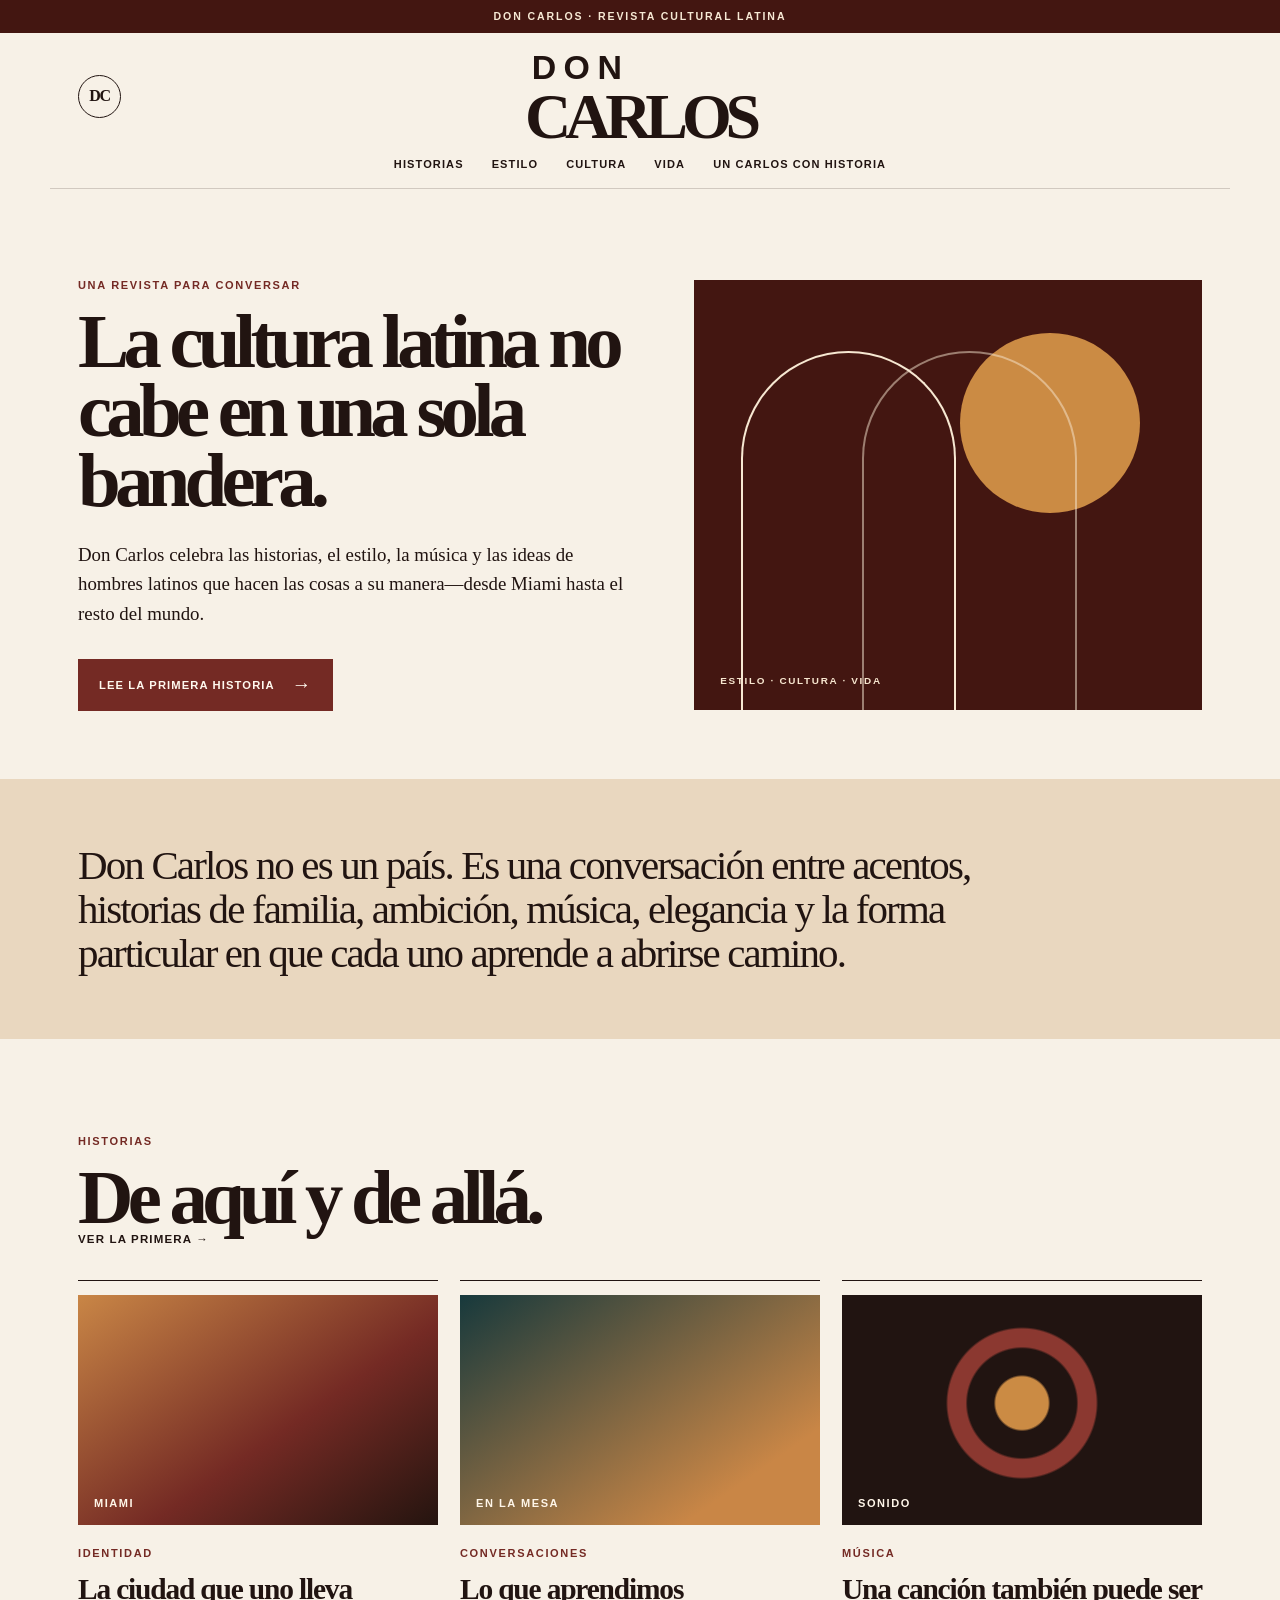
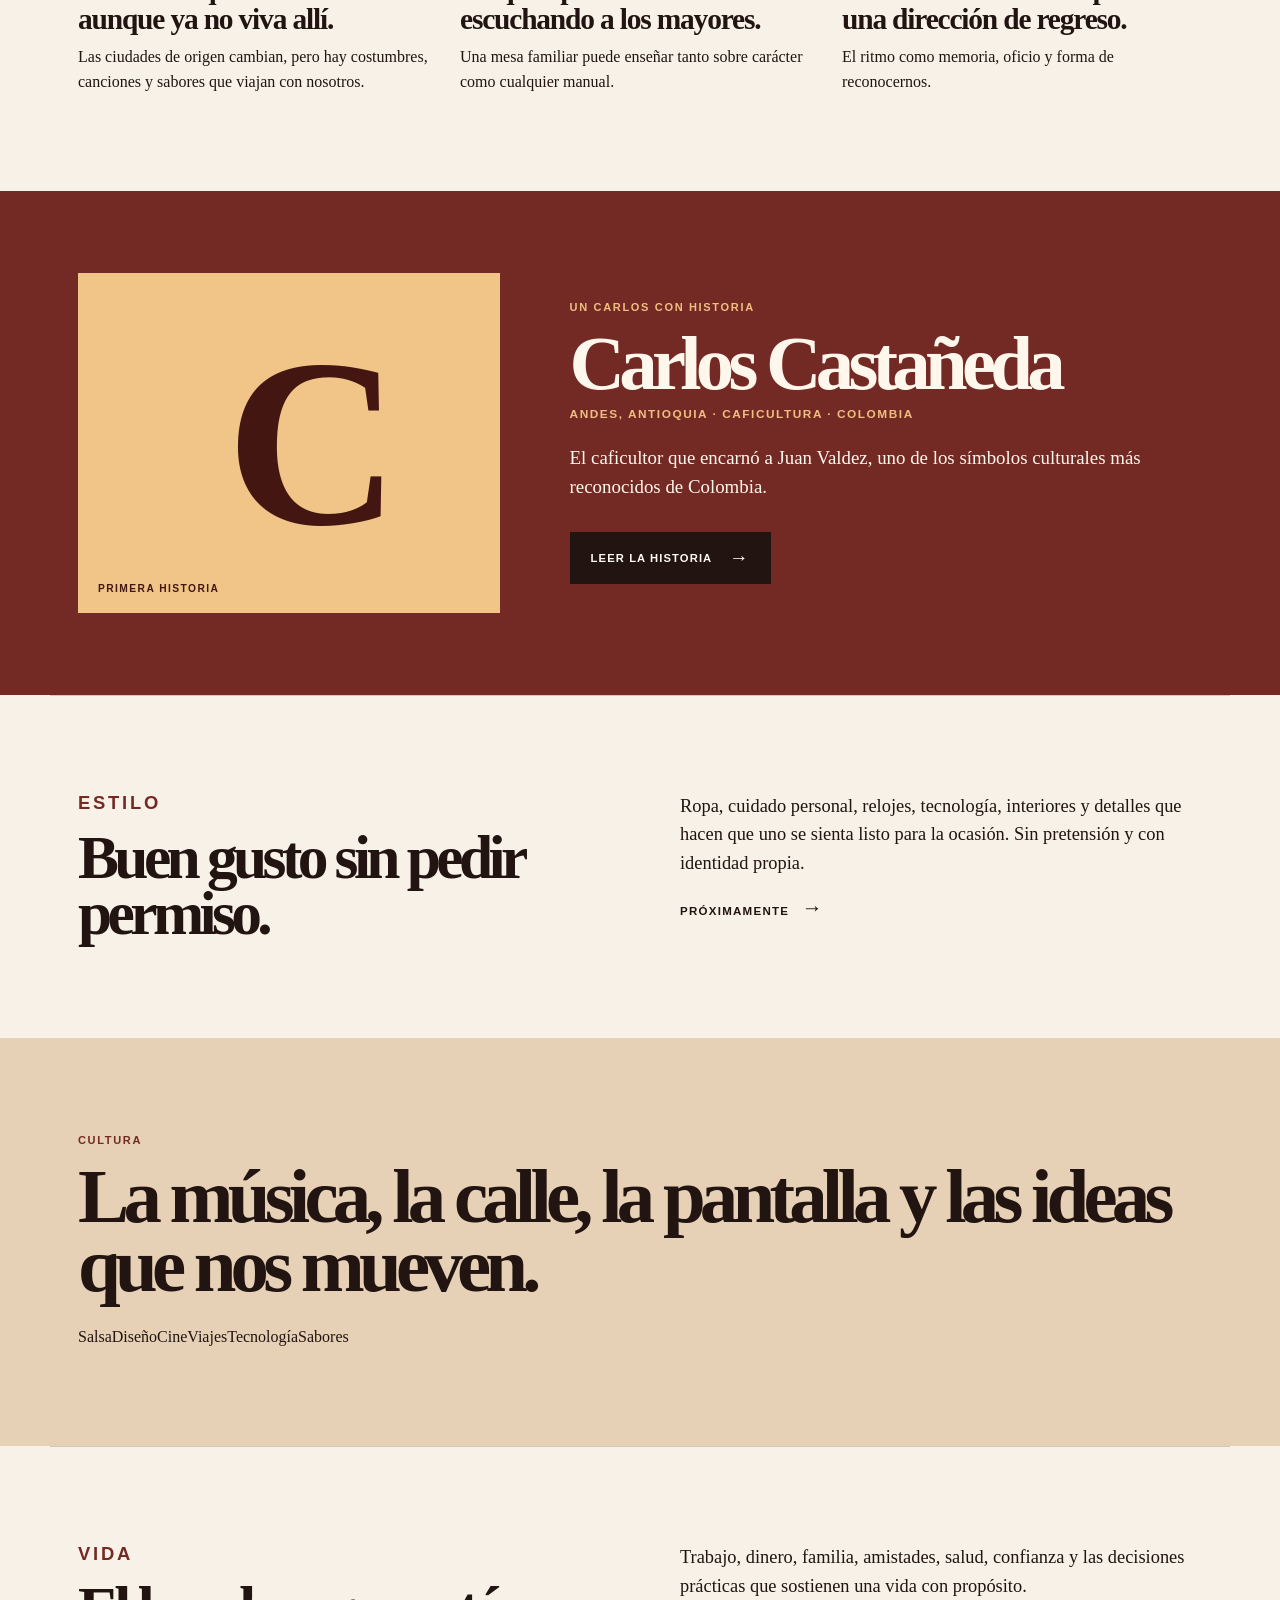
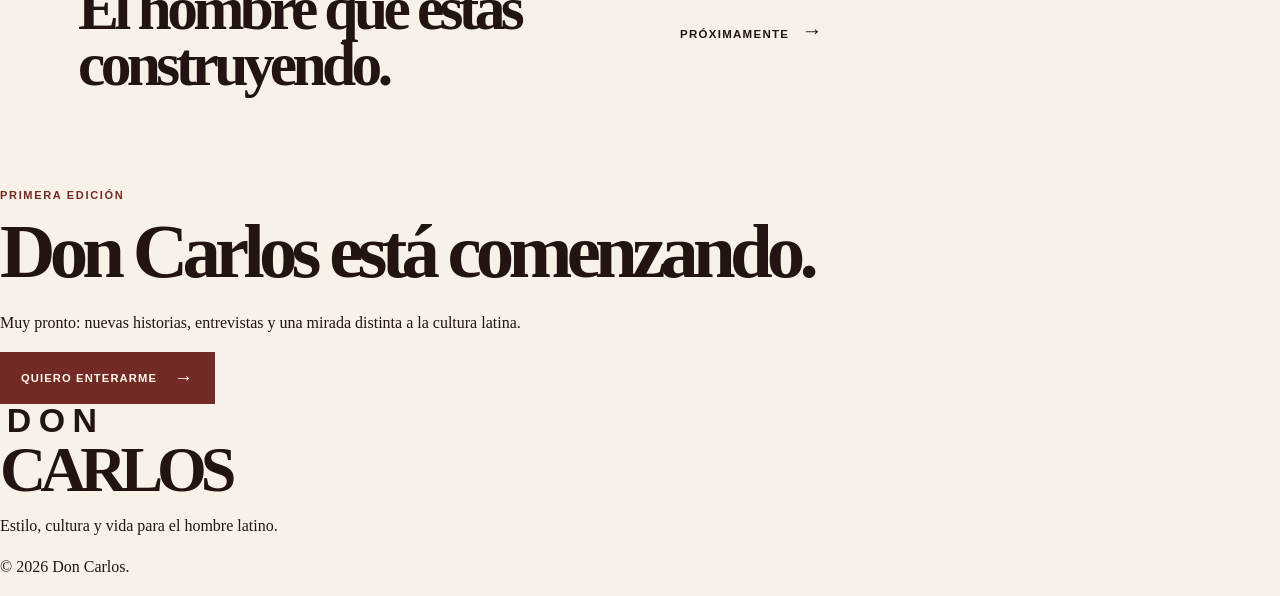
==== index.html @ a01f21e2 "Link Carlos Castañeda feature from home page" ====
<!doctype html>
<html lang="es">
<head>
  <meta charset="utf-8">
  <meta name="viewport" content="width=device-width,initial-scale=1">
  <meta name="description" content="Don Carlos: estilo, cultura y vida para el hombre latino. Historias, música, lugares e ideas desde una mirada panlatina.">
  <meta name="theme-color" content="#24140f">
  <link rel="canonical" href="https://doncarlos.co/">
  <link rel="stylesheet" href="styles.css">
  <title>Don Carlos | Estilo, cultura y vida para el hombre latino</title>
</head>
<body>
  <div class="topline">DON CARLOS · REVISTA CULTURAL LATINA</div>
  <header class="masthead">
    <a class="monogram" href="./" aria-label="Inicio Don Carlos">DC</a>
    <a class="wordmark" href="./"><span>DON</span> CARLOS</a>
    <button class="menu-button" type="button" aria-label="Abrir navegación" aria-expanded="false">MENÚ</button>
    <nav class="nav" aria-label="Navegación principal">
      <a href="#historias">Historias</a>
      <a href="#estilo">Estilo</a>
      <a href="#cultura">Cultura</a>
      <a href="#vida">Vida</a>
      <a href="historia/carlos-castaneda/">Un Carlos con Historia</a>
    </nav>
  </header>

  <main>
    <section class="hero">
      <div class="hero-copy">
        <p class="kicker">Una revista para conversar</p>
        <h1>La cultura latina no cabe en una sola bandera.</h1>
        <p class="intro">Don Carlos celebra las historias, el estilo, la música y las ideas de hombres latinos que hacen las cosas a su manera—desde Miami hasta el resto del mundo.</p>
        <a class="button" href="historia/carlos-castaneda/">Lee la primera historia <span>→</span></a>
      </div>
      <div class="hero-art" aria-hidden="true">
        <span class="sun"></span><span class="arch arch-one"></span><span class="arch arch-two"></span>
        <small>ESTILO · CULTURA · VIDA</small>
      </div>
    </section>

    <section class="manifesto">
      <p>Don Carlos no es un país. Es una conversación entre acentos, historias de familia, ambición, música, elegancia y la forma particular en que cada uno aprende a abrirse camino.</p>
    </section>

    <section class="section" id="historias">
      <div class="section-heading"><p class="kicker">Historias</p><h2>De aquí y de allá.</h2><a href="historia/carlos-castaneda/">Ver la primera <span>→</span></a></div>
      <div class="story-grid">
        <article class="feature-card">
          <div class="card-art city" aria-hidden="true"><span>MIAMI</span></div>
          <p class="eyebrow">Identidad</p>
          <h3>La ciudad que uno lleva aunque ya no viva allí.</h3>
          <p>Las ciudades de origen cambian, pero hay costumbres, canciones y sabores que viajan con nosotros.</p>
        </article>
        <article class="feature-card">
          <div class="card-art table" aria-hidden="true"><span>EN LA MESA</span></div>
          <p class="eyebrow">Conversaciones</p>
          <h3>Lo que aprendimos escuchando a los mayores.</h3>
          <p>Una mesa familiar puede enseñar tanto sobre carácter como cualquier manual.</p>
        </article>
        <article class="feature-card">
          <div class="card-art record" aria-hidden="true"><span>SONIDO</span></div>
          <p class="eyebrow">Música</p>
          <h3>Una canción también puede ser una dirección de regreso.</h3>
          <p>El ritmo como memoria, oficio y forma de reconocernos.</p>
        </article>
      </div>
    </section>

    <section class="carlos-month" id="carlos">
      <div class="portrait-placeholder" aria-hidden="true"><span>C</span><small>PRIMERA HISTORIA</small></div>
      <div>
        <p class="kicker">Un Carlos con Historia</p>
        <h2>Carlos Castañeda</h2>
        <p class="role">Andes, Antioquia · Caficultura · Colombia</p>
        <p class="intro">El caficultor que encarnó a Juan Valdez, uno de los símbolos culturales más reconocidos de Colombia.</p>
        <a class="button dark" href="historia/carlos-castaneda/">Leer la historia <span>→</span></a>
      </div>
    </section>

    <section class="section split" id="estilo">
      <div><p class="kicker">Estilo</p><h2>Buen gusto sin pedir permiso.</h2></div>
      <div><p>Ropa, cuidado personal, relojes, tecnología, interiores y detalles que hacen que uno se sienta listo para la ocasión. Sin pretensión y con identidad propia.</p><a class="text-link" href="#contacto">Próximamente <span>→</span></a></div>
    </section>

    <section class="section culture" id="cultura">
      <p class="kicker">Cultura</p>
      <h2>La música, la calle, la pantalla y las ideas que nos mueven.</h2>
      <div class="pill-row"><span>Salsa</span><span>Diseño</span><span>Cine</span><span>Viajes</span><span>Tecnología</span><span>Sabores</span></div>
    </section>

    <section class="section split" id="vida">
      <div><p class="kicker">Vida</p><h2>El hombre que estás construyendo.</h2></div>
      <div><p>Trabajo, dinero, familia, amistades, salud, confianza y las decisiones prácticas que sostienen una vida con propósito.</p><a class="text-link" href="#contacto">Próximamente <span>→</span></a></div>
    </section>

    <section class="newsletter" id="contacto">
      <p class="kicker">Primera edición</p>
      <h2>Don Carlos está comenzando.</h2>
      <p>Muy pronto: nuevas historias, entrevistas y una mirada distinta a la cultura latina.</p>
      <a class="button" href="mailto:editor@doncarlos.co?subject=Quiero%20recibir%20noticias%20de%20Don%20Carlos">Quiero enterarme <span>→</span></a>
    </section>
  </main>

  <footer>
    <a class="wordmark small" href="./"><span>DON</span> CARLOS</a>
    <p>Estilo, cultura y vida para el hombre latino.</p>
    <p>© <span id="year"></span> Don Carlos.</p>
  </footer>
  <script>
    document.getElementById('year').textContent=new Date().getFullYear();
    const button=document.querySelector('.menu-button'),nav=document.querySelector('.nav');
    button.addEventListener('click',()=>{const open=nav.classList.toggle('open');button.setAttribute('aria-expanded',open);});
  </script>
</body>
</html>
---- styles.css ----
:root{--ink:#211411;--wine:#742a24;--wine-dark:#431611;--paper:#f7f1e7;--sand:#e9d7bf;--gold:#cb8b44;--line:rgba(33,20,17,.18);--max:1180px}*{box-sizing:border-box}html{scroll-behavior:smooth}body{margin:0;background:var(--paper);color:var(--ink);font-family:Georgia,"Times New Roman",serif;line-height:1.55}.topline{background:var(--wine-dark);color:#f7e9d5;text-align:center;font:700 .66rem/1.2 Arial,sans-serif;letter-spacing:.18em;padding:10px 16px}.masthead{max-width:var(--max);margin:auto;min-height:112px;padding:18px 28px;display:grid;grid-template-columns:1fr auto 1fr;align-items:center;border-bottom:1px solid var(--line);position:relative}.monogram{justify-self:start;width:43px;height:43px;display:grid;place-items:center;border:1px solid var(--ink);border-radius:50%;color:var(--ink);font-weight:700;text-decoration:none;letter-spacing:-.08em}.wordmark{font-size:clamp(2.2rem,5vw,4.5rem);font-weight:700;letter-spacing:-.095em;line-height:.8;text-decoration:none;color:var(--ink)}.wordmark span{display:block;font:700 .53em/1 Arial,sans-serif;letter-spacing:.22em;margin:0 0 6px .2em}.menu-button{display:none;background:transparent;border:0;font:700 .7rem Arial,sans-serif;letter-spacing:.13em;color:var(--ink)}.nav{grid-column:1/-1;justify-self:center;display:flex;gap:28px;padding-top:16px;font:700 .69rem Arial,sans-serif;letter-spacing:.1em;text-transform:uppercase}.nav a,.section-heading a,.text-link{color:var(--ink);text-decoration:none}.nav a:hover,.section-heading a:hover,.text-link:hover{color:var(--wine)}main{overflow:hidden}.hero{max-width:var(--max);margin:auto;min-height:590px;padding:86px 28px 64px;display:grid;grid-template-columns:1.05fr .95fr;align-items:center;gap:55px}.kicker,.eyebrow{font:700 .69rem Arial,sans-serif;letter-spacing:.15em;text-transform:uppercase;color:var(--wine);margin:0 0 16px}.hero h1,.section h2,.carlos-month h2,.newsletter h2{font-size:clamp(3.3rem,6vw,6.4rem);line-height:.91;letter-spacing:-.075em;margin:0 0 24px}.intro{font-size:1.18rem;max-width:610px;margin:0 0 31px}.button{display:inline-flex;align-items:center;gap:17px;background:var(--wine);color:#fff9ef;text-decoration:none;padding:15px 21px;font:700 .7rem Arial,sans-serif;letter-spacing:.1em;text-transform:uppercase}.button span{font-size:1.2rem}.button:hover{background:var(--wine-dark)}.hero-art{height:430px;position:relative;background:var(--wine-dark);overflow:hidden}.hero-art small{position:absolute;bottom:24px;left:26px;color:#f8e7d0;font:700 .62rem Arial,sans-serif;letter-spacing:.17em}.sun{position:absolute;width:180px;height:180px;border-radius:50%;background:var(--gold);top:53px;right:62px}.arch{position:absolute;border:2px solid #f7e8d2;border-bottom:0;width:215px;height:360px;border-radius:220px 220px 0 0;bottom:-1px}.arch-one{left:47px}.arch-two{left:168px;border-color:rgba(247,232,210,.5)}.manifesto{background:var(--sand);padding:64px max(28px,calc((100vw - var(--max))/2 + 28px));font-size:clamp(1.6rem,3.2vw,3rem);line-height:1.08;letter-spacing:-.045em}.manifesto p{max-width:920px;margin:0}.section{max-width:var(--max);margin:auto;padding:96px 28px}.section-heading{display:grid;grid-template-columns:1fr auto;align-items:end;margin-bottom:35px}.section-heading h2{grid-column:1/-1;margin:0}.section-heading a{font:700 .72rem Arial,sans-serif;letter-spacing:.1em;text-transform:uppercase}.story-grid{display:grid;grid-template-columns:repeat(3,1fr);gap:22px}.feature-card{border-top:1px solid var(--ink);padding-top:14px}.feature-card h3{font-size:clamp(1.5rem,2.3vw,2.2rem);line-height:1;letter-spacing:-.04em;margin:11px 0}.feature-card p:last-child{font-size:1rem;margin:0}.card-art{height:230px;margin:0 0 22px;display:grid;place-items:end start;padding:16px;color:#fff6e9;font:700 .69rem Arial,sans-serif;letter-spacing:.14em}.city{background:linear-gradient(145deg,#c98646,#742a24 58%,#24140f)}.table{background:linear-gradient(145deg,#17393c,#c98646 80%)}.record{background:radial-gradient(circle at 50% 47%,#cb8b44 0 12%,#211411 13% 25%,#8b3830 26% 34%,#211411 35% 100%)}.carlos-month{background:var(--wine);color:#fff7ec;padding:82px max(28px,calc((100vw - var(--max))/2 + 28px));display:grid;grid-template-columns:.8fr 1.2fr;gap:70px;align-items:center}.carlos-month .kicker{color:#f1be82}.carlos-month h2{margin-bottom:8px}.role{font:700 .74rem Arial,sans-serif;letter-spacing:.13em;text-transform:uppercase;color:#f1be82;margin:0 0 22px}.portrait-placeholder{height:340px;background:#f0c587;color:var(--wine-dark);display:grid;place-items:center;position:relative;font-size:15rem;line-height:1;font-weight:bold;letter-spacing:-.2em}.portrait-placeholder small{position:absolute;bottom:19px;left:20px;font:700 .64rem Arial,sans-serif;letter-spacing:.14em}.dark{background:var(--ink)}.dark:hover{background:#000}.split{display:grid;grid-template-columns:1fr 1fr;gap:80px;border-top:1px solid var(--line)}.split h2{font-size:clamp(2.8rem,4.8vw,4.8rem);margin:0}.split p{font-size:1.15rem;margin-top:0}.text-link{font:700 .72rem Arial,sans-serif;letter-spacing:.11em;text-transform:uppercase}.text-link span{font-size:1.3rem;margin-left:8px}.culture{background:#e6d1b6;max-width:none;padding-left:max(28px,calc((100vw - var(--max))/2 + 28px));padding-right:max(28px,calc((100vw - var(--max))/2 + 28px)}.culture h2{max-width:850px;margin:0 0 37px}.pill-row{display:flex;flex-wrap:wrap;gap:9px}.pill-row span{border:1px solid rgba(33,20,17,.4);padding:8px 12px;font:700 .68rem Arial,sans-serif;letter-spacing:.1em;text-transform:uppercase}.newsletter{max-width:var(--max);margin:auto;padding:115px 28px;text-align:center}.newsletter h2{font-size:clamp(3rem,5vw,5.2rem);margin:0 0 18px}.newsletter p:not(.kicker){font-size:1.16rem;max-width:610px;margin:0 auto 28px}footer{background:var(--ink);color:#f8ebda;padding:48px max(28px,calc((100vw - var(--max))/2 + 28px));display:grid;grid-template-columns:1fr auto;gap:16px;align-items:end}footer .wordmark{color:#f8ebda;font-size:2rem}footer p{margin:0;font-size:.86rem;grid-column:2;text-align:right}@media(max-width:760px){.masthead{min-height:74px;padding:15px 20px;grid-template-columns:1fr auto}.monogram{display:none}.wordmark{justify-self:start;font-size:2.25rem}.menu-button{display:block}.nav{display:none;position:absolute;left:0;right:0;top:100%;padding:18px 20px;background:var(--paper);border-bottom:1px solid var(--line);flex-direction:column;gap:16px;align-items:flex-start}.nav.open{display:flex}.hero{min-height:0;grid-template-columns:1fr;padding:60px 20px 0;gap:38px}.hero-art{height:310px;margin:0 -20px}.hero h1{font-size:3.55rem}.manifesto{padding:47px 20px;font-size:1.85rem}.section{padding:68px 20px}.story-grid,.split,.carlos-month{grid-template-columns:1fr}.story-grid{gap:44px}.carlos-month{padding:55px 20px;gap:35px}.portrait-placeholder{height:260px}.section-heading{display:block}.section-heading a{display:inline-block;margin-top:18px}.split{gap:27px}.culture{padding-left:20px;padding-right:20px}footer{padding:38px 20px;display:block}footer p{text-align:left;margin-top:13px}.topline{font-size:.56rem}.card-art{height:205px}}
/* Article pages */
.article-hero{background:var(--wine-dark);color:#fff6e8;min-height:620px;padding:72px max(28px,calc((100vw - var(--max))/2 + 28px));display:grid;grid-template-columns:1.3fr .7fr;gap:44px;align-items:end}.article-hero-copy{max-width:790px}.back-link{display:inline-block;color:#f8e7d0;text-decoration:none;font:700 .7rem Arial,sans-serif;letter-spacing:.1em;text-transform:uppercase;margin-bottom:78px}.back-link:hover{color:var(--gold)}.kicker.light{color:#f1be82}.article-hero h1{font-size:clamp(3.5rem,7vw,7.1rem);letter-spacing:-.08em;line-height:.86;margin:0 0 26px}.article-dek{font-size:clamp(1.15rem,2vw,1.45rem);line-height:1.38;max-width:630px;margin:0 0 28px}.article-meta{color:#f1be82;font:700 .68rem Arial,sans-serif;letter-spacing:.13em;margin:0}.article-mark{border:1px solid rgba(247,232,210,.55);min-height:330px;display:grid;place-items:center;position:relative;color:#f1be82;font-size:14rem;font-weight:700;line-height:1}.article-mark small{position:absolute;bottom:18px;left:18px;color:#fff6e8;font:700 .61rem Arial,sans-serif;letter-spacing:.14em}.article-layout{max-width:var(--max);margin:auto;padding:90px 28px 100px;display:grid;grid-template-columns:220px minmax(0,760px);justify-content:center;gap:70px}.article-aside{padding-top:12px;border-top:1px solid var(--ink);font-size:1.04rem;line-height:1.3}.article-aside p{margin:0}.article-body{font-size:1.16rem}.article-body .lead{font-size:clamp(1.35rem,2.4vw,1.8rem);line-height:1.32;letter-spacing:-.02em;margin-top:0}.article-body h2{font-size:clamp(2.1rem,4vw,3.15rem);line-height:.95;letter-spacing:-.06em;margin:62px 0 18px}.article-body p{margin:0 0 23px}.article-body blockquote{border-left:4px solid var(--gold);font-size:clamp(1.45rem,2.5vw,2rem);line-height:1.18;letter-spacing:-.035em;margin:50px 0;padding:4px 0 4px 28px}.article-note{margin:55px 0 34px;padding:26px 28px;background:var(--sand);font-size:.98rem}.article-note .kicker,.sources .kicker{margin-bottom:9px}.article-note p:last-child{margin:0}.sources{border-top:1px solid var(--line);padding-top:24px;font-size:.93rem}.sources ul{padding-left:19px;margin:0}.sources li{margin:8px 0}.sources a{color:var(--wine);text-underline-offset:3px}.next-story{background:#e6d1b6;text-align:center;padding:100px 28px}.next-story h2{font-size:clamp(3rem,5.4vw,5.4rem);line-height:.9;letter-spacing:-.075em;margin:0 0 18px}.next-story p:not(.kicker){font-size:1.15rem;max-width:580px;margin:0 auto 28px}@media(max-width:760px){.article-hero{min-height:0;padding:42px 20px 20px;grid-template-columns:1fr;gap:34px}.back-link{margin-bottom:58px}.article-hero h1{font-size:3.7rem}.article-mark{min-height:230px;font-size:10rem}.article-layout{padding:58px 20px 68px;grid-template-columns:1fr;gap:32px}.article-aside{max-width:420px}.article-body{font-size:1.08rem}.article-body h2{margin-top:48px}.article-body blockquote{padding-left:18px}.next-story{padding:70px 20px}}
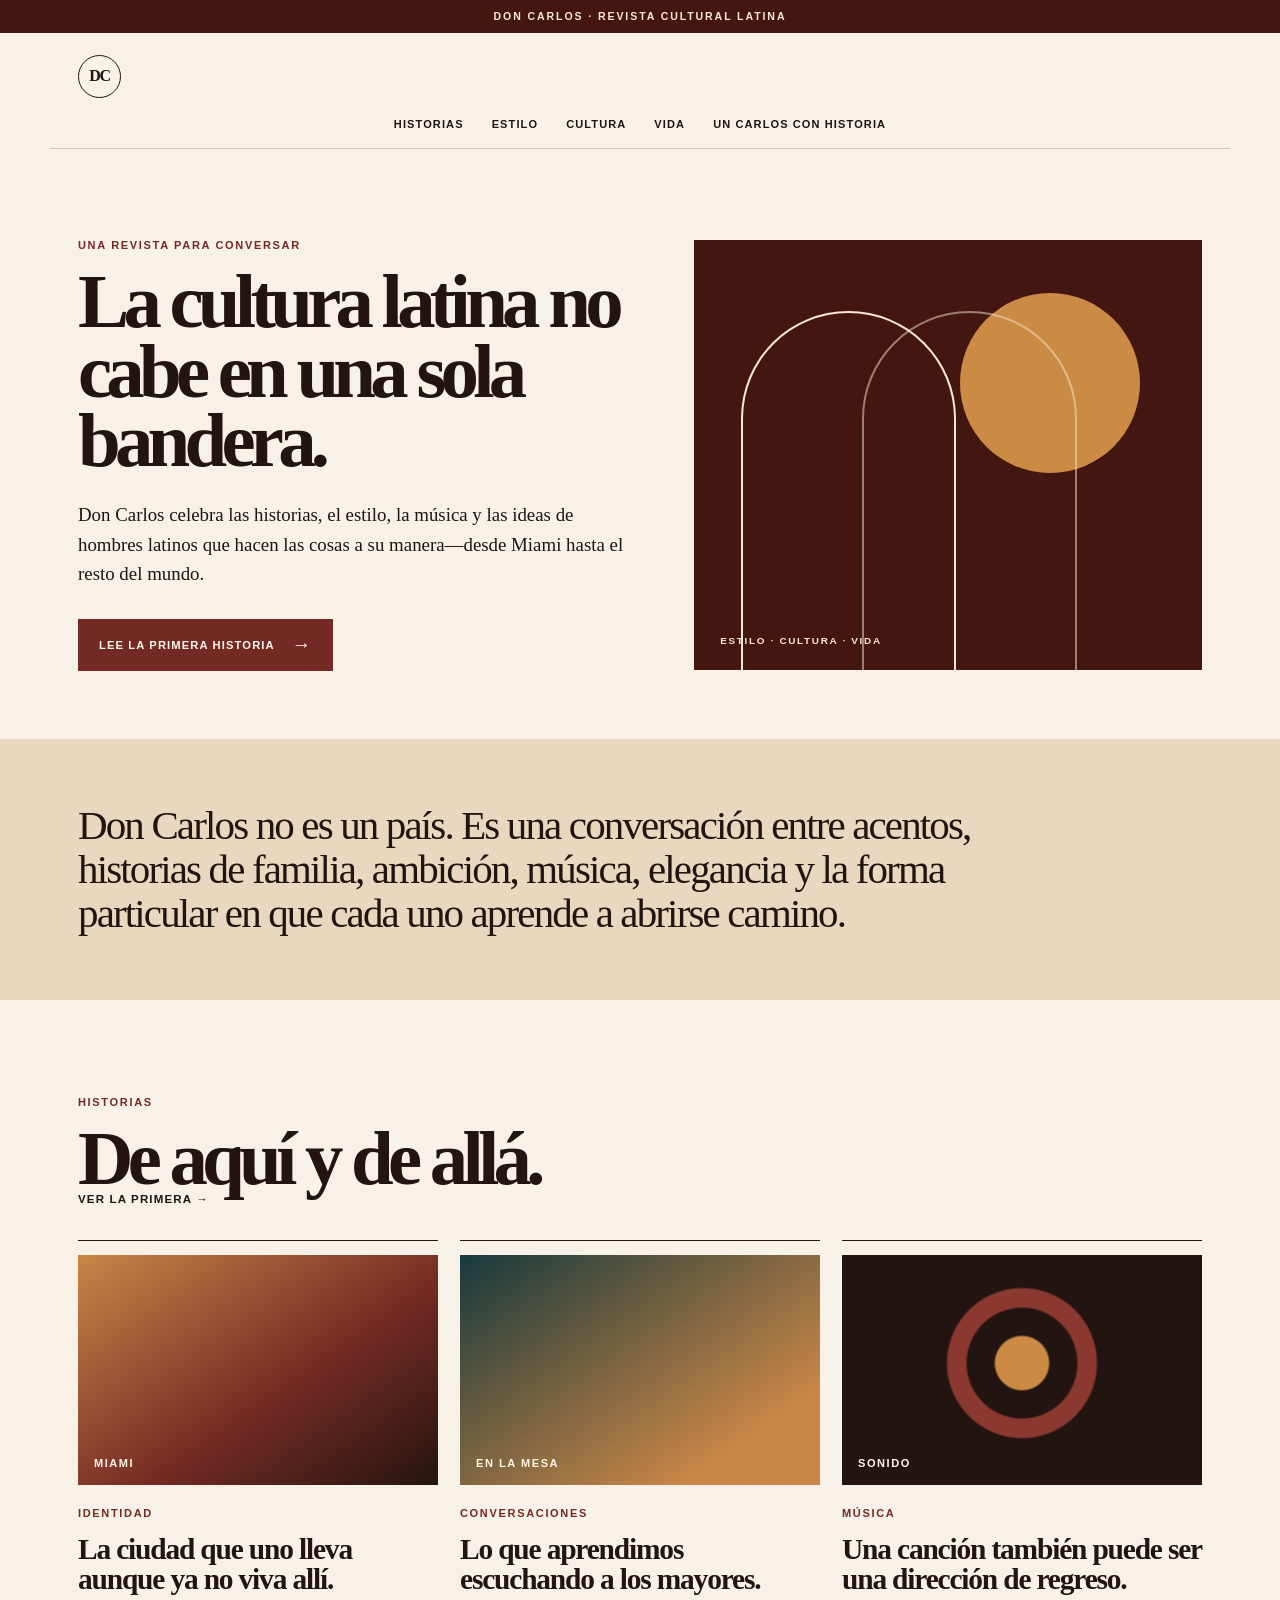
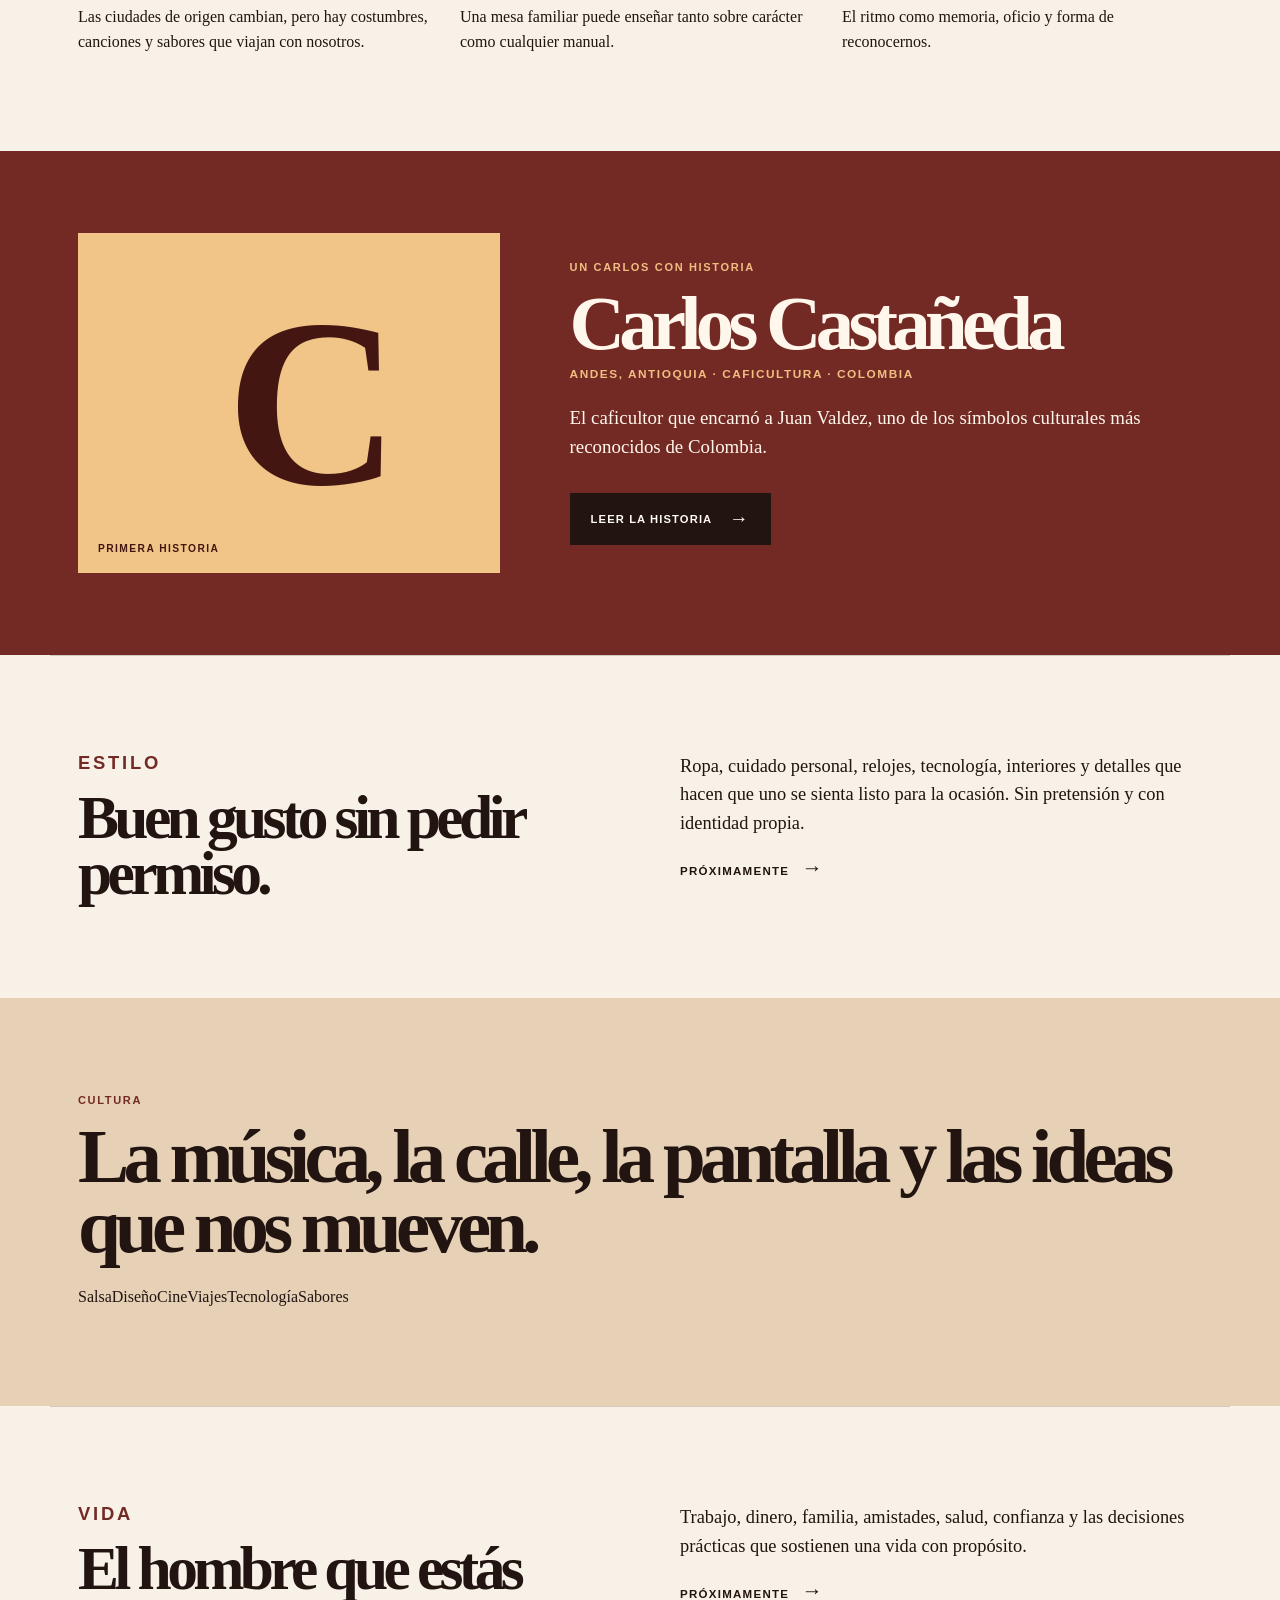
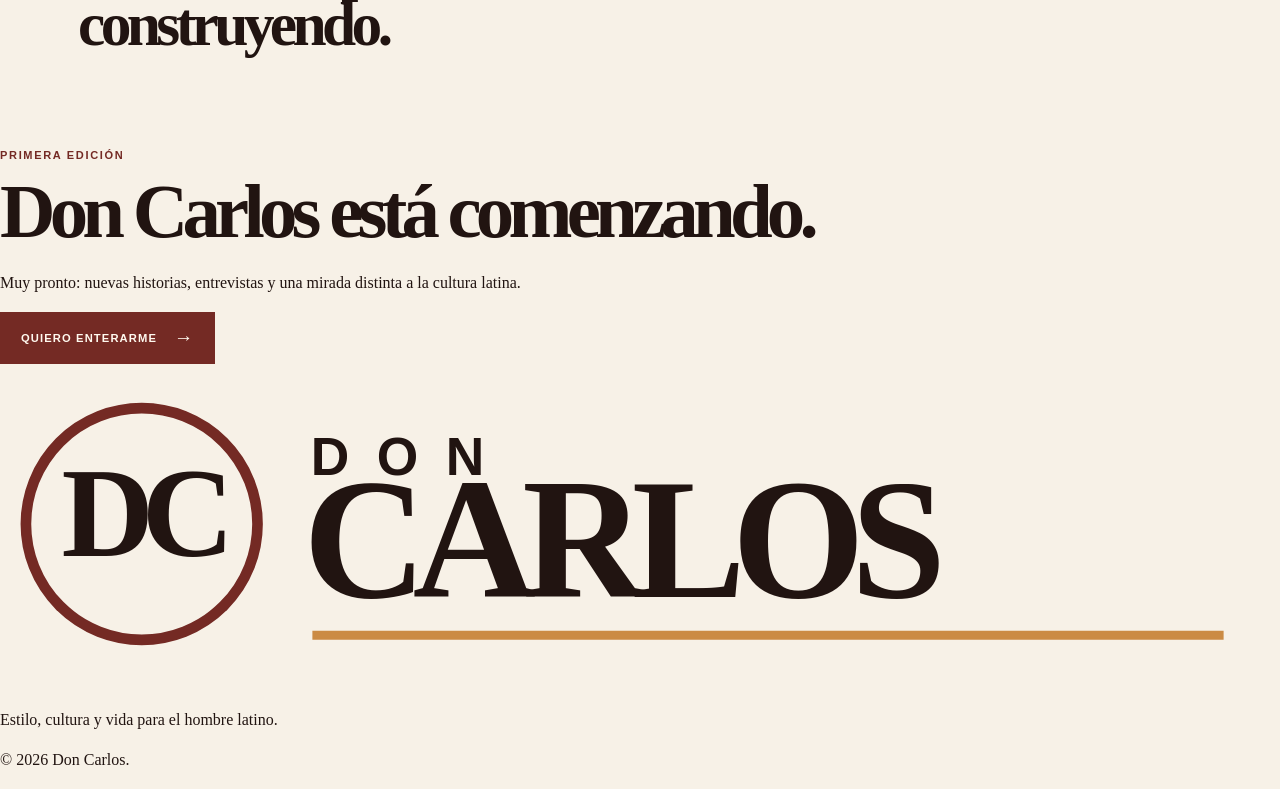
==== commit e6123ca3: "Use Don Carlos logo on home page" ====
--- a/index.html
+++ b/index.html
@@ -13,7 +13,7 @@
   <div class="topline">DON CARLOS · REVISTA CULTURAL LATINA</div>
   <header class="masthead">
     <a class="monogram" href="./" aria-label="Inicio Don Carlos">DC</a>
-    <a class="wordmark" href="./"><span>DON</span> CARLOS</a>
+    <a class="wordmark" href="./" aria-label="Don Carlos, inicio"><img src="assets/don-carlos-logo.svg" alt="Don Carlos"></a>
     <button class="menu-button" type="button" aria-label="Abrir navegación" aria-expanded="false">MENÚ</button>
     <nav class="nav" aria-label="Navegación principal">
       <a href="#historias">Historias</a>
@@ -102,7 +102,7 @@
   </main>
 
   <footer>
-    <a class="wordmark small" href="./"><span>DON</span> CARLOS</a>
+    <a class="wordmark small" href="./" aria-label="Don Carlos, inicio"><img src="assets/don-carlos-logo.svg" alt="Don Carlos"></a>
     <p>Estilo, cultura y vida para el hombre latino.</p>
     <p>© <span id="year"></span> Don Carlos.</p>
   </footer>
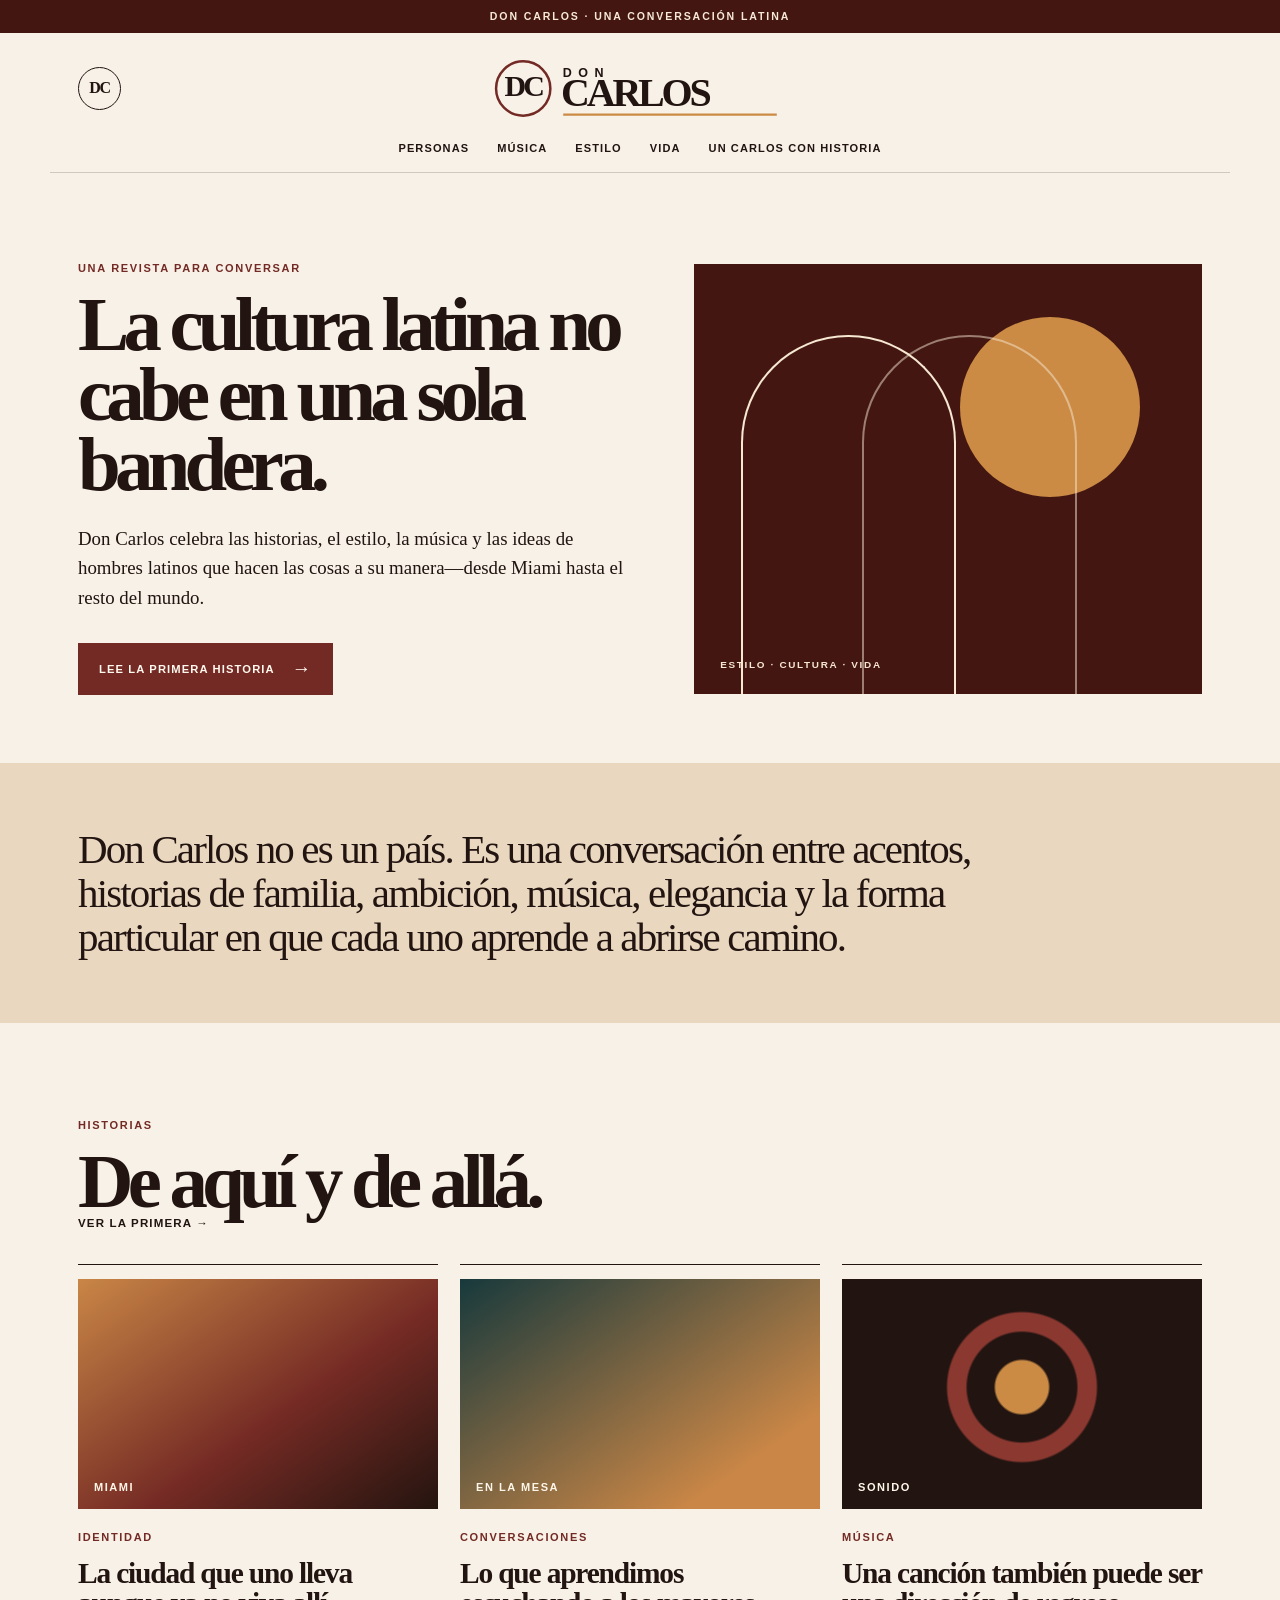
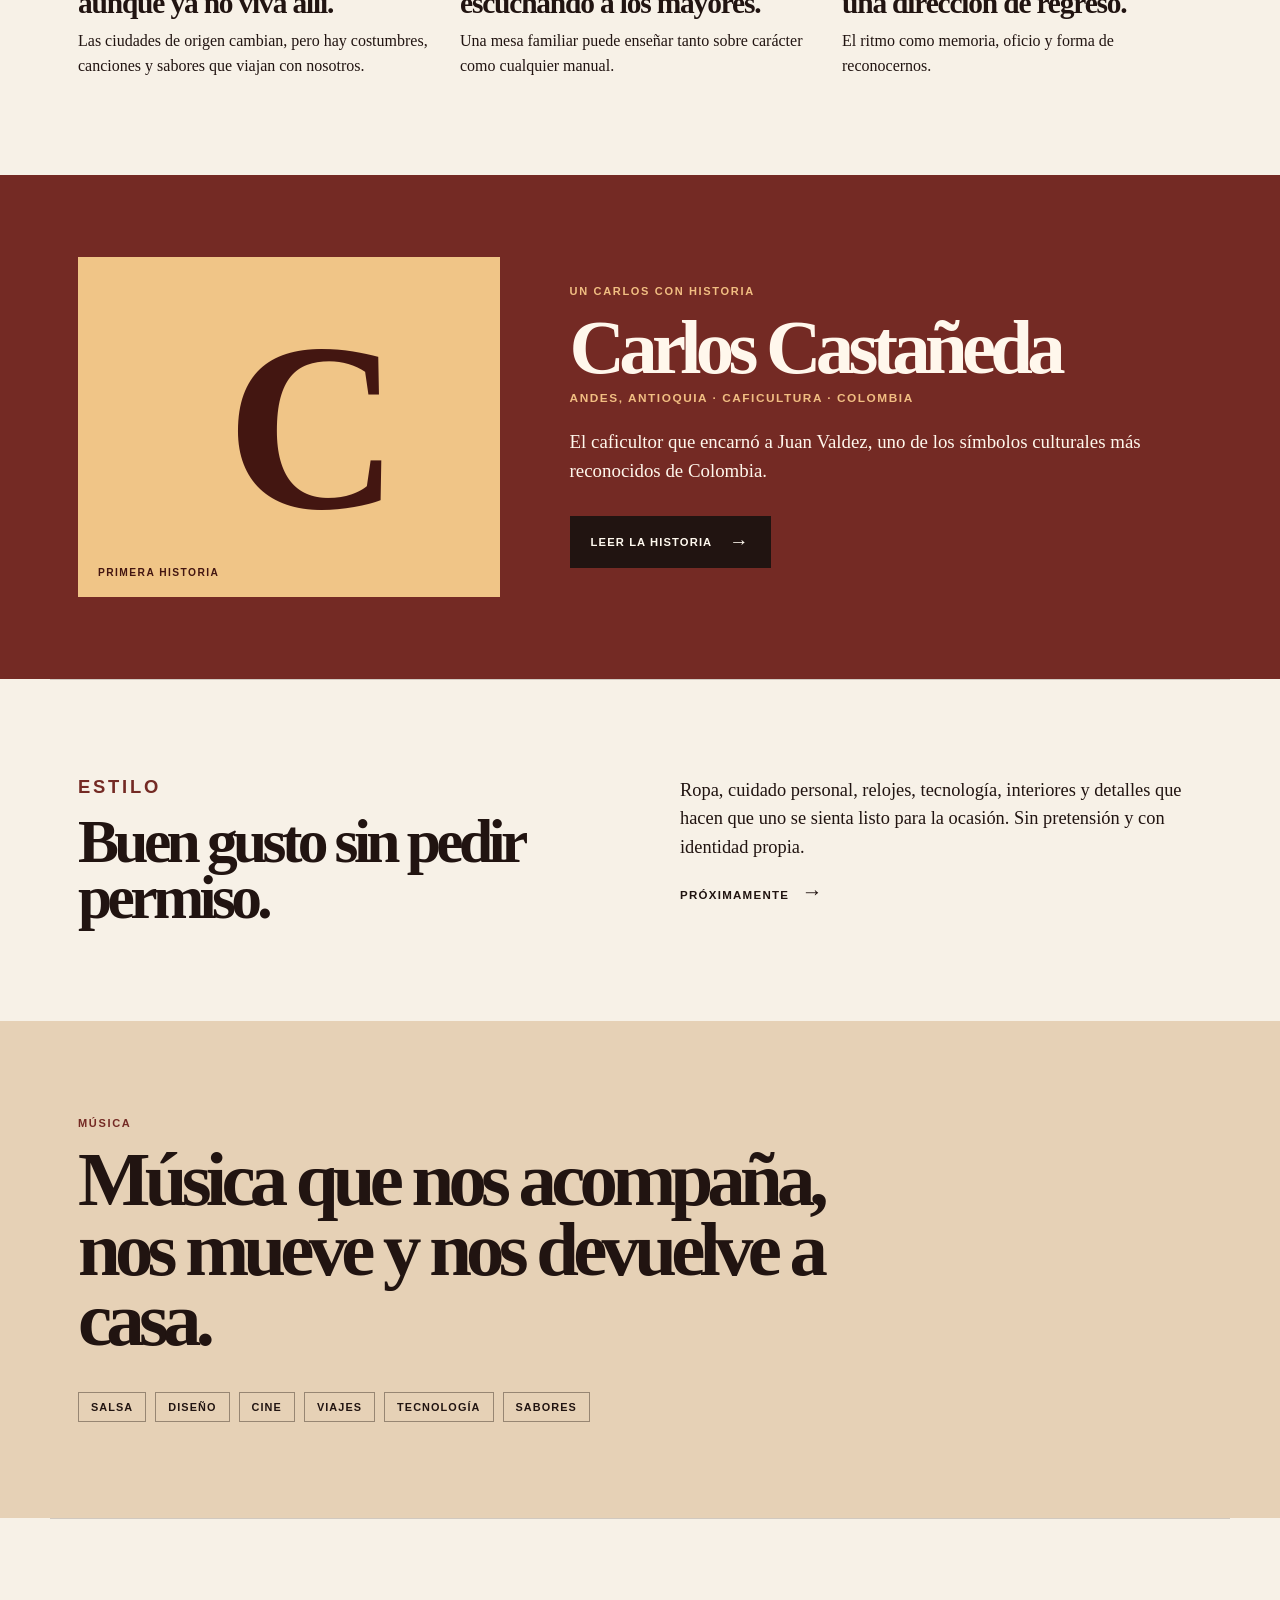
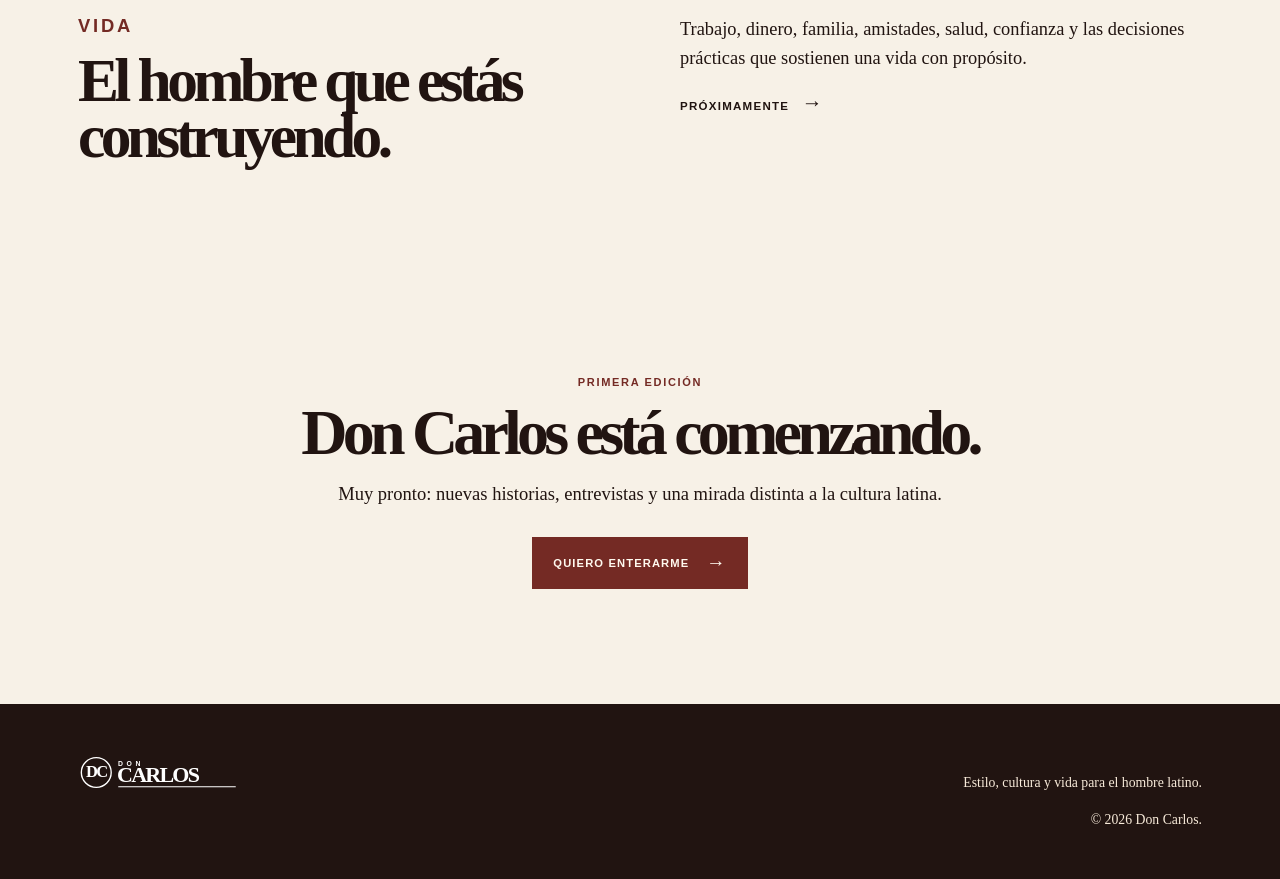
==== commit 9afb35e4: "Clarify Don Carlos editorial sections" ====
--- a/index.html
+++ b/index.html
@@ -10,15 +10,15 @@
   <title>Don Carlos | Estilo, cultura y vida para el hombre latino</title>
 </head>
 <body>
-  <div class="topline">DON CARLOS · REVISTA CULTURAL LATINA</div>
+  <div class="topline">DON CARLOS · UNA CONVERSACIÓN LATINA</div>
   <header class="masthead">
     <a class="monogram" href="./" aria-label="Inicio Don Carlos">DC</a>
     <a class="wordmark" href="./" aria-label="Don Carlos, inicio"><img src="assets/don-carlos-logo.svg" alt="Don Carlos"></a>
     <button class="menu-button" type="button" aria-label="Abrir navegación" aria-expanded="false">MENÚ</button>
     <nav class="nav" aria-label="Navegación principal">
-      <a href="#historias">Historias</a>
+      <a href="#historias">Personas</a>
+      <a href="#musica">Música</a>
       <a href="#estilo">Estilo</a>
-      <a href="#cultura">Cultura</a>
       <a href="#vida">Vida</a>
       <a href="historia/carlos-castaneda/">Un Carlos con Historia</a>
     </nav>
@@ -82,9 +82,9 @@
       <div><p>Ropa, cuidado personal, relojes, tecnología, interiores y detalles que hacen que uno se sienta listo para la ocasión. Sin pretensión y con identidad propia.</p><a class="text-link" href="#contacto">Próximamente <span>→</span></a></div>
     </section>
 
-    <section class="section culture" id="cultura">
-      <p class="kicker">Cultura</p>
-      <h2>La música, la calle, la pantalla y las ideas que nos mueven.</h2>
+    <section class="section culture" id="musica">
+      <p class="kicker">Música</p>
+      <h2>Música que nos acompaña, nos mueve y nos devuelve a casa.</h2>
       <div class="pill-row"><span>Salsa</span><span>Diseño</span><span>Cine</span><span>Viajes</span><span>Tecnología</span><span>Sabores</span></div>
     </section>
 
--- a/styles.css
+++ b/styles.css
@@ -1,3 +1,57 @@
-:root{--ink:#211411;--wine:#742a24;--wine-dark:#431611;--paper:#f7f1e7;--sand:#e9d7bf;--gold:#cb8b44;--line:rgba(33,20,17,.18);--max:1180px}*{box-sizing:border-box}html{scroll-behavior:smooth}body{margin:0;background:var(--paper);color:var(--ink);font-family:Georgia,"Times New Roman",serif;line-height:1.55}.topline{background:var(--wine-dark);color:#f7e9d5;text-align:center;font:700 .66rem/1.2 Arial,sans-serif;letter-spacing:.18em;padding:10px 16px}.masthead{max-width:var(--max);margin:auto;min-height:112px;padding:18px 28px;display:grid;grid-template-columns:1fr auto 1fr;align-items:center;border-bottom:1px solid var(--line);position:relative}.monogram{justify-self:start;width:43px;height:43px;display:grid;place-items:center;border:1px solid var(--ink);border-radius:50%;color:var(--ink);font-weight:700;text-decoration:none;letter-spacing:-.08em}.wordmark{font-size:clamp(2.2rem,5vw,4.5rem);font-weight:700;letter-spacing:-.095em;line-height:.8;text-decoration:none;color:var(--ink)}.wordmark span{display:block;font:700 .53em/1 Arial,sans-serif;letter-spacing:.22em;margin:0 0 6px .2em}.menu-button{display:none;background:transparent;border:0;font:700 .7rem Arial,sans-serif;letter-spacing:.13em;color:var(--ink)}.nav{grid-column:1/-1;justify-self:center;display:flex;gap:28px;padding-top:16px;font:700 .69rem Arial,sans-serif;letter-spacing:.1em;text-transform:uppercase}.nav a,.section-heading a,.text-link{color:var(--ink);text-decoration:none}.nav a:hover,.section-heading a:hover,.text-link:hover{color:var(--wine)}main{overflow:hidden}.hero{max-width:var(--max);margin:auto;min-height:590px;padding:86px 28px 64px;display:grid;grid-template-columns:1.05fr .95fr;align-items:center;gap:55px}.kicker,.eyebrow{font:700 .69rem Arial,sans-serif;letter-spacing:.15em;text-transform:uppercase;color:var(--wine);margin:0 0 16px}.hero h1,.section h2,.carlos-month h2,.newsletter h2{font-size:clamp(3.3rem,6vw,6.4rem);line-height:.91;letter-spacing:-.075em;margin:0 0 24px}.intro{font-size:1.18rem;max-width:610px;margin:0 0 31px}.button{display:inline-flex;align-items:center;gap:17px;background:var(--wine);color:#fff9ef;text-decoration:none;padding:15px 21px;font:700 .7rem Arial,sans-serif;letter-spacing:.1em;text-transform:uppercase}.button span{font-size:1.2rem}.button:hover{background:var(--wine-dark)}.hero-art{height:430px;position:relative;background:var(--wine-dark);overflow:hidden}.hero-art small{position:absolute;bottom:24px;left:26px;color:#f8e7d0;font:700 .62rem Arial,sans-serif;letter-spacing:.17em}.sun{position:absolute;width:180px;height:180px;border-radius:50%;background:var(--gold);top:53px;right:62px}.arch{position:absolute;border:2px solid #f7e8d2;border-bottom:0;width:215px;height:360px;border-radius:220px 220px 0 0;bottom:-1px}.arch-one{left:47px}.arch-two{left:168px;border-color:rgba(247,232,210,.5)}.manifesto{background:var(--sand);padding:64px max(28px,calc((100vw - var(--max))/2 + 28px));font-size:clamp(1.6rem,3.2vw,3rem);line-height:1.08;letter-spacing:-.045em}.manifesto p{max-width:920px;margin:0}.section{max-width:var(--max);margin:auto;padding:96px 28px}.section-heading{display:grid;grid-template-columns:1fr auto;align-items:end;margin-bottom:35px}.section-heading h2{grid-column:1/-1;margin:0}.section-heading a{font:700 .72rem Arial,sans-serif;letter-spacing:.1em;text-transform:uppercase}.story-grid{display:grid;grid-template-columns:repeat(3,1fr);gap:22px}.feature-card{border-top:1px solid var(--ink);padding-top:14px}.feature-card h3{font-size:clamp(1.5rem,2.3vw,2.2rem);line-height:1;letter-spacing:-.04em;margin:11px 0}.feature-card p:last-child{font-size:1rem;margin:0}.card-art{height:230px;margin:0 0 22px;display:grid;place-items:end start;padding:16px;color:#fff6e9;font:700 .69rem Arial,sans-serif;letter-spacing:.14em}.city{background:linear-gradient(145deg,#c98646,#742a24 58%,#24140f)}.table{background:linear-gradient(145deg,#17393c,#c98646 80%)}.record{background:radial-gradient(circle at 50% 47%,#cb8b44 0 12%,#211411 13% 25%,#8b3830 26% 34%,#211411 35% 100%)}.carlos-month{background:var(--wine);color:#fff7ec;padding:82px max(28px,calc((100vw - var(--max))/2 + 28px));display:grid;grid-template-columns:.8fr 1.2fr;gap:70px;align-items:center}.carlos-month .kicker{color:#f1be82}.carlos-month h2{margin-bottom:8px}.role{font:700 .74rem Arial,sans-serif;letter-spacing:.13em;text-transform:uppercase;color:#f1be82;margin:0 0 22px}.portrait-placeholder{height:340px;background:#f0c587;color:var(--wine-dark);display:grid;place-items:center;position:relative;font-size:15rem;line-height:1;font-weight:bold;letter-spacing:-.2em}.portrait-placeholder small{position:absolute;bottom:19px;left:20px;font:700 .64rem Arial,sans-serif;letter-spacing:.14em}.dark{background:var(--ink)}.dark:hover{background:#000}.split{display:grid;grid-template-columns:1fr 1fr;gap:80px;border-top:1px solid var(--line)}.split h2{font-size:clamp(2.8rem,4.8vw,4.8rem);margin:0}.split p{font-size:1.15rem;margin-top:0}.text-link{font:700 .72rem Arial,sans-serif;letter-spacing:.11em;text-transform:uppercase}.text-link span{font-size:1.3rem;margin-left:8px}.culture{background:#e6d1b6;max-width:none;padding-left:max(28px,calc((100vw - var(--max))/2 + 28px));padding-right:max(28px,calc((100vw - var(--max))/2 + 28px)}.culture h2{max-width:850px;margin:0 0 37px}.pill-row{display:flex;flex-wrap:wrap;gap:9px}.pill-row span{border:1px solid rgba(33,20,17,.4);padding:8px 12px;font:700 .68rem Arial,sans-serif;letter-spacing:.1em;text-transform:uppercase}.newsletter{max-width:var(--max);margin:auto;padding:115px 28px;text-align:center}.newsletter h2{font-size:clamp(3rem,5vw,5.2rem);margin:0 0 18px}.newsletter p:not(.kicker){font-size:1.16rem;max-width:610px;margin:0 auto 28px}footer{background:var(--ink);color:#f8ebda;padding:48px max(28px,calc((100vw - var(--max))/2 + 28px));display:grid;grid-template-columns:1fr auto;gap:16px;align-items:end}footer .wordmark{color:#f8ebda;font-size:2rem}footer p{margin:0;font-size:.86rem;grid-column:2;text-align:right}@media(max-width:760px){.masthead{min-height:74px;padding:15px 20px;grid-template-columns:1fr auto}.monogram{display:none}.wordmark{justify-self:start;font-size:2.25rem}.menu-button{display:block}.nav{display:none;position:absolute;left:0;right:0;top:100%;padding:18px 20px;background:var(--paper);border-bottom:1px solid var(--line);flex-direction:column;gap:16px;align-items:flex-start}.nav.open{display:flex}.hero{min-height:0;grid-template-columns:1fr;padding:60px 20px 0;gap:38px}.hero-art{height:310px;margin:0 -20px}.hero h1{font-size:3.55rem}.manifesto{padding:47px 20px;font-size:1.85rem}.section{padding:68px 20px}.story-grid,.split,.carlos-month{grid-template-columns:1fr}.story-grid{gap:44px}.carlos-month{padding:55px 20px;gap:35px}.portrait-placeholder{height:260px}.section-heading{display:block}.section-heading a{display:inline-block;margin-top:18px}.split{gap:27px}.culture{padding-left:20px;padding-right:20px}footer{padding:38px 20px;display:block}footer p{text-align:left;margin-top:13px}.topline{font-size:.56rem}.card-art{height:205px}}
+:root{--ink:#211411;--wine:#742a24;--wine-dark:#431611;--paper:#f7f1e7;--sand:#e9d7bf;--gold:#cb8b44;--line:rgba(33,20,17,.18);--max:1180px}*{box-sizing:border-box}html{scroll-behavior:smooth}body{margin:0;background:var(--paper);color:var(--ink);font-family:Georgia,"Times New Roman",serif;line-height:1.55}.topline{background:var(--wine-dark);color:#f7e9d5;text-align:center;font:700 .66rem/1.2 Arial,sans-serif;letter-spacing:.18em;padding:10px 16px}.masthead{max-width:var(--max);margin:auto;min-height:112px;padding:18px 28px;display:grid;grid-template-columns:1fr auto 1fr;align-items:center;border-bottom:1px solid var(--line);position:relative}.monogram{justify-self:start;width:43px;height:43px;display:grid;place-items:center;border:1px solid var(--ink);border-radius:50%;color:var(--ink);font-weight:700;text-decoration:none;letter-spacing:-.08em}.wordmark{font-size:clamp(2.2rem,5vw,4.5rem);font-weight:700;letter-spacing:-.095em;line-height:.8;text-decoration:none;color:var(--ink)}.wordmark span{display:block;font:700 .53em/1 Arial,sans-serif;letter-spacing:.22em;margin:0 0 6px .2em}.menu-button{display:none;background:transparent;border:0;font:700 .7rem Arial,sans-serif;letter-spacing:.13em;color:var(--ink)}.nav{grid-column:1/-1;justify-self:center;display:flex;gap:28px;padding-top:16px;font:700 .69rem Arial,sans-serif;letter-spacing:.1em;text-transform:uppercase}.nav a,.section-heading a,.text-link{color:var(--ink);text-decoration:none}.nav a:hover,.section-heading a:hover,.text-link:hover{color:var(--wine)}main{overflow:hidden}.hero{max-width:var(--max);margin:auto;min-height:590px;padding:86px 28px 64px;display:grid;grid-template-columns:1.05fr .95fr;align-items:center;gap:55px}.kicker,.eyebrow{font:700 .69rem Arial,sans-serif;letter-spacing:.15em;text-transform:uppercase;color:var(--wine);margin:0 0 16px}.hero h1,.section h2,.carlos-month h2,.newsletter h2{font-size:clamp(3.3rem,6vw,6.4rem);line-height:.91;letter-spacing:-.075em;margin:0 0 24px}.intro{font-size:1.18rem;max-width:610px;margin:0 0 31px}.button{display:inline-flex;align-items:center;gap:17px;background:var(--wine);color:#fff9ef;text-decoration:none;padding:15px 21px;font:700 .7rem Arial,sans-serif;letter-spacing:.1em;text-transform:uppercase}.button span{font-size:1.2rem}.button:hover{background:var(--wine-dark)}.hero-art{height:430px;position:relative;background:var(--wine-dark);overflow:hidden}.hero-art small{position:absolute;bottom:24px;left:26px;color:#f8e7d0;font:700 .62rem Arial,sans-serif;letter-spacing:.17em}.sun{position:absolute;width:180px;height:180px;border-radius:50%;background:var(--gold);top:53px;right:62px}.arch{position:absolute;border:2px solid #f7e8d2;border-bottom:0;width:215px;height:360px;border-radius:220px 220px 0 0;bottom:-1px}.arch-one{left:47px}.arch-two{left:168px;border-color:rgba(247,232,210,.5)}.manifesto{background:var(--sand);padding:64px max(28px,calc((100vw - var(--max))/2 + 28px));font-size:clamp(1.6rem,3.2vw,3rem);line-height:1.08;letter-spacing:-.045em}.manifesto p{max-width:920px;margin:0}.section{max-width:var(--max);margin:auto;padding:96px 28px}.section-heading{display:grid;grid-template-columns:1fr auto;align-items:end;margin-bottom:35px}.section-heading h2{grid-column:1/-1;margin:0}.section-heading a{font:700 .72rem Arial,sans-serif;letter-spacing:.1em;text-transform:uppercase}.story-grid{display:grid;grid-template-columns:repeat(3,1fr);gap:22px}.feature-card{border-top:1px solid var(--ink);padding-top:14px}.feature-card h3{font-size:clamp(1.5rem,2.3vw,2.2rem);line-height:1;letter-spacing:-.04em;margin:11px 0}.feature-card p:last-child{font-size:1rem;margin:0}.card-art{height:230px;margin:0 0 22px;display:grid;place-items:end start;padding:16px;color:#fff6e9;font:700 .69rem Arial,sans-serif;letter-spacing:.14em}.city{background:linear-gradient(145deg,#c98646,#742a24 58%,#24140f)}.table{background:linear-gradient(145deg,#17393c,#c98646 80%)}.record{background:radial-gradient(circle at 50% 47%,#cb8b44 0 12%,#211411 13% 25%,#8b3830 26% 34%,#211411 35% 100%)}.carlos-month{background:var(--wine);color:#fff7ec;padding:82px max(28px,calc((100vw - var(--max))/2 + 28px));display:grid;grid-template-columns:.8fr 1.2fr;gap:70px;align-items:center}.carlos-month .kicker{color:#f1be82}.carlos-month h2{margin-bottom:8px}.role{font:700 .74rem Arial,sans-serif;letter-spacing:.13em;text-transform:uppercase;color:#f1be82;margin:0 0 22px}.portrait-placeholder{height:340px;background:#f0c587;color:var(--wine-dark);display:grid;place-items:center;position:relative;font-size:15rem;line-height:1;font-weight:bold;letter-spacing:-.2em}.portrait-placeholder small{position:absolute;bottom:19px;left:20px;font:700 .64rem Arial,sans-serif;letter-spacing:.14em}.dark{background:var(--ink)}.dark:hover{background:#000}.split{display:grid;grid-template-columns:1fr 1fr;gap:80px;border-top:1px solid var(--line)}.split h2{font-size:clamp(2.8rem,4.8vw,4.8rem);margin:0}.split p{font-size:1.15rem;margin-top:0}.text-link{font:700 .72rem Arial,sans-serif;letter-spacing:.11em;text-transform:uppercase}.text-link span{font-size:1.3rem;margin-left:8px}.culture{background:#e6d1b6;max-width:none;padding-left:max(28px,calc((100vw - var(--max))/2 + 28px));padding-right:max(28px,calc((100vw - var(--max))/2 + 28px))}.culture h2{max-width:850px;margin:0 0 37px}.pill-row{display:flex;flex-wrap:wrap;gap:9px}.pill-row span{border:1px solid rgba(33,20,17,.4);padding:8px 12px;font:700 .68rem Arial,sans-serif;letter-spacing:.1em;text-transform:uppercase}.newsletter{max-width:var(--max);margin:auto;padding:115px 28px;text-align:center}.newsletter h2{font-size:clamp(3rem,5vw,5.2rem);margin:0 0 18px}.newsletter p:not(.kicker){font-size:1.16rem;max-width:610px;margin:0 auto 28px}footer{background:var(--ink);color:#f8ebda;padding:48px max(28px,calc((100vw - var(--max))/2 + 28px));display:grid;grid-template-columns:1fr auto;gap:16px;align-items:end}footer .wordmark{color:#f8ebda;font-size:2rem}footer p{margin:0;font-size:.86rem;grid-column:2;text-align:right}@media(max-width:760px){.masthead{min-height:74px;padding:15px 20px;grid-template-columns:1fr auto}.monogram{display:none}.wordmark{justify-self:start;font-size:2.25rem}.menu-button{display:block}.nav{display:none;position:absolute;left:0;right:0;top:100%;padding:18px 20px;background:var(--paper);border-bottom:1px solid var(--line);flex-direction:column;gap:16px;align-items:flex-start}.nav.open{display:flex}.hero{min-height:0;grid-template-columns:1fr;padding:60px 20px 0;gap:38px}.hero-art{height:310px;margin:0 -20px}.hero h1{font-size:3.55rem}.manifesto{padding:47px 20px;font-size:1.85rem}.section{padding:68px 20px}.story-grid,.split,.carlos-month{grid-template-columns:1fr}.story-grid{gap:44px}.carlos-month{padding:55px 20px;gap:35px}.portrait-placeholder{height:260px}.section-heading{display:block}.section-heading a{display:inline-block;margin-top:18px}.split{gap:27px}.culture{padding-left:20px;padding-right:20px}footer{padding:38px 20px;display:block}footer p{text-align:left;margin-top:13px}.topline{font-size:.56rem}.card-art{height:205px}}
 /* Article pages */
 .article-hero{background:var(--wine-dark);color:#fff6e8;min-height:620px;padding:72px max(28px,calc((100vw - var(--max))/2 + 28px));display:grid;grid-template-columns:1.3fr .7fr;gap:44px;align-items:end}.article-hero-copy{max-width:790px}.back-link{display:inline-block;color:#f8e7d0;text-decoration:none;font:700 .7rem Arial,sans-serif;letter-spacing:.1em;text-transform:uppercase;margin-bottom:78px}.back-link:hover{color:var(--gold)}.kicker.light{color:#f1be82}.article-hero h1{font-size:clamp(3.5rem,7vw,7.1rem);letter-spacing:-.08em;line-height:.86;margin:0 0 26px}.article-dek{font-size:clamp(1.15rem,2vw,1.45rem);line-height:1.38;max-width:630px;margin:0 0 28px}.article-meta{color:#f1be82;font:700 .68rem Arial,sans-serif;letter-spacing:.13em;margin:0}.article-mark{border:1px solid rgba(247,232,210,.55);min-height:330px;display:grid;place-items:center;position:relative;color:#f1be82;font-size:14rem;font-weight:700;line-height:1}.article-mark small{position:absolute;bottom:18px;left:18px;color:#fff6e8;font:700 .61rem Arial,sans-serif;letter-spacing:.14em}.article-layout{max-width:var(--max);margin:auto;padding:90px 28px 100px;display:grid;grid-template-columns:220px minmax(0,760px);justify-content:center;gap:70px}.article-aside{padding-top:12px;border-top:1px solid var(--ink);font-size:1.04rem;line-height:1.3}.article-aside p{margin:0}.article-body{font-size:1.16rem}.article-body .lead{font-size:clamp(1.35rem,2.4vw,1.8rem);line-height:1.32;letter-spacing:-.02em;margin-top:0}.article-body h2{font-size:clamp(2.1rem,4vw,3.15rem);line-height:.95;letter-spacing:-.06em;margin:62px 0 18px}.article-body p{margin:0 0 23px}.article-body blockquote{border-left:4px solid var(--gold);font-size:clamp(1.45rem,2.5vw,2rem);line-height:1.18;letter-spacing:-.035em;margin:50px 0;padding:4px 0 4px 28px}.article-note{margin:55px 0 34px;padding:26px 28px;background:var(--sand);font-size:.98rem}.article-note .kicker,.sources .kicker{margin-bottom:9px}.article-note p:last-child{margin:0}.sources{border-top:1px solid var(--line);padding-top:24px;font-size:.93rem}.sources ul{padding-left:19px;margin:0}.sources li{margin:8px 0}.sources a{color:var(--wine);text-underline-offset:3px}.next-story{background:#e6d1b6;text-align:center;padding:100px 28px}.next-story h2{font-size:clamp(3rem,5.4vw,5.4rem);line-height:.9;letter-spacing:-.075em;margin:0 0 18px}.next-story p:not(.kicker){font-size:1.15rem;max-width:580px;margin:0 auto 28px}@media(max-width:760px){.article-hero{min-height:0;padding:42px 20px 20px;grid-template-columns:1fr;gap:34px}.back-link{margin-bottom:58px}.article-hero h1{font-size:3.7rem}.article-mark{min-height:230px;font-size:10rem}.article-layout{padding:58px 20px 68px;grid-template-columns:1fr;gap:32px}.article-aside{max-width:420px}.article-body{font-size:1.08rem}.article-body h2{margin-top:48px}.article-body blockquote{padding-left:18px}.next-story{padding:70px 20px}}
+
+.wordmark img{display:block;width:300px;height:auto}.wordmark.small img{width:165px;filter:brightness(0) invert(1)}@media(max-width:760px){.wordmark img{width:205px}.wordmark.small img{width:145px}}
+
+.article-photo{max-width:1040px;margin:72px auto 0;padding:0 28px}.article-photo img{display:block;width:100%;height:auto}.article-photo figcaption{border-top:1px solid var(--line);padding:10px 0 0;font:400 .77rem/1.4 Arial,sans-serif;color:rgba(33,20,17,.75)}@media(max-width:760px){.article-photo{margin-top:42px;padding:0 20px}}
+
+.farm-photo{margin:44px 0 48px}.farm-photo img{display:block;width:100%;height:auto;box-shadow:0 18px 34px rgba(33,20,17,.16)}.farm-photo figcaption{font:400 .77rem/1.4 Arial,sans-serif;color:rgba(33,20,17,.75);padding:10px 0 0;border-bottom:1px solid var(--line);padding-bottom:12px}@media(max-width:760px){.farm-photo{margin:34px 0 40px}}
+
+/* Carlos Castañeda feature: centered magazine cover treatment */
+.article-hero{
+  min-height:690px;
+  padding:58px 28px;
+  display:flex;
+  align-items:center;
+  justify-content:center;
+  text-align:center;
+  background:
+    linear-gradient(90deg,rgba(67,22,17,.80),rgba(33,20,17,.58)),
+    url("assets/images/carlos-castaneda-juan-valdez.jpg") center/cover;
+}
+.article-hero-copy{
+  max-width:780px;
+  padding:54px 64px 50px;
+  background:rgba(247,241,231,.96);
+  color:var(--ink);
+  box-shadow:0 24px 60px rgba(0,0,0,.28);
+}
+.article-hero .back-link{
+  color:var(--wine);
+  margin:0 0 42px;
+}
+.article-hero .kicker.light{color:var(--wine)}
+.article-hero h1{
+  color:var(--ink);
+  font-size:clamp(3.4rem,7vw,6.8rem);
+  margin-bottom:24px;
+}
+.article-dek{
+  color:var(--ink);
+  margin-left:auto;
+  margin-right:auto;
+}
+.article-meta{color:var(--wine)}
+.article-mark{display:none}
+.article-layout{
+  padding-top:92px;
+  padding-bottom:102px;
+}
+.article-photo{display:none}
+@media(max-width:760px){
+  .article-hero{min-height:590px;padding:30px 20px;background-position:center}
+  .article-hero-copy{padding:38px 25px 34px}
+  .article-hero .back-link{margin-bottom:30px}
+  .article-hero h1{font-size:3.35rem}
+}
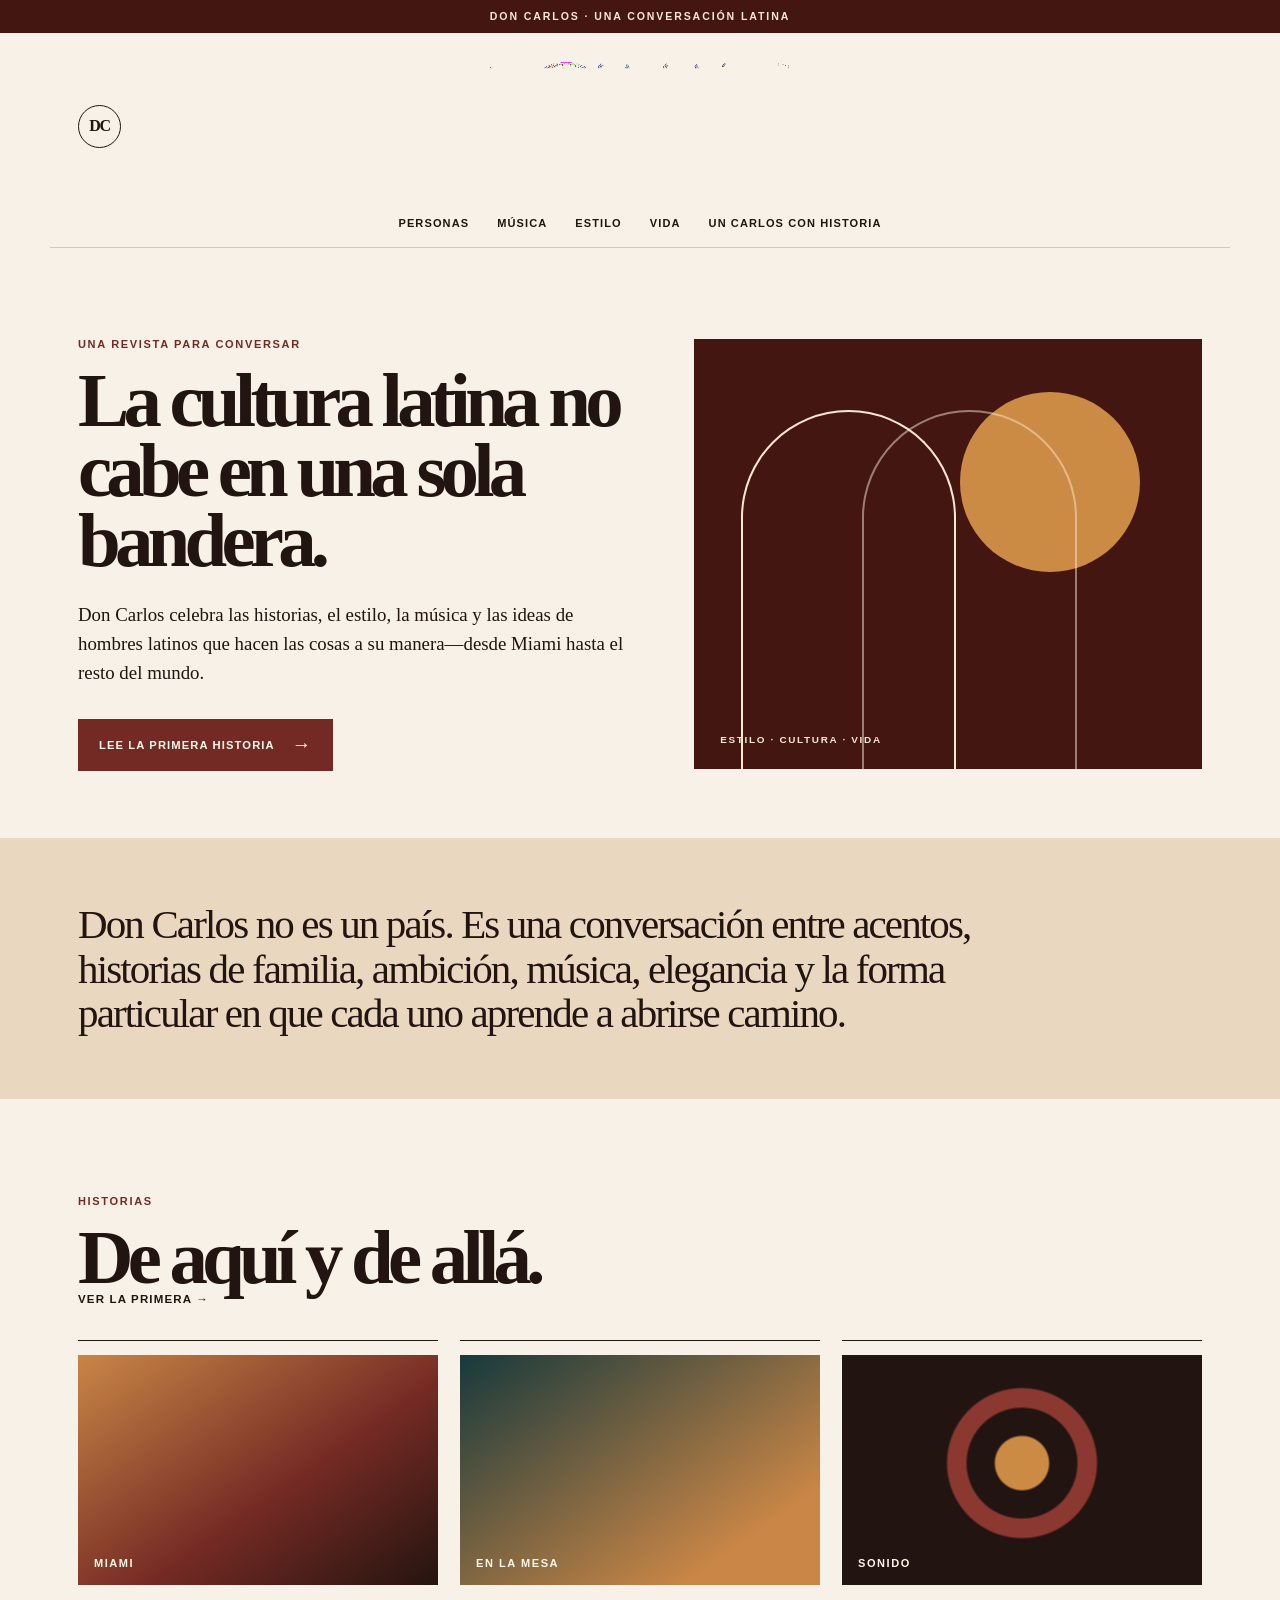
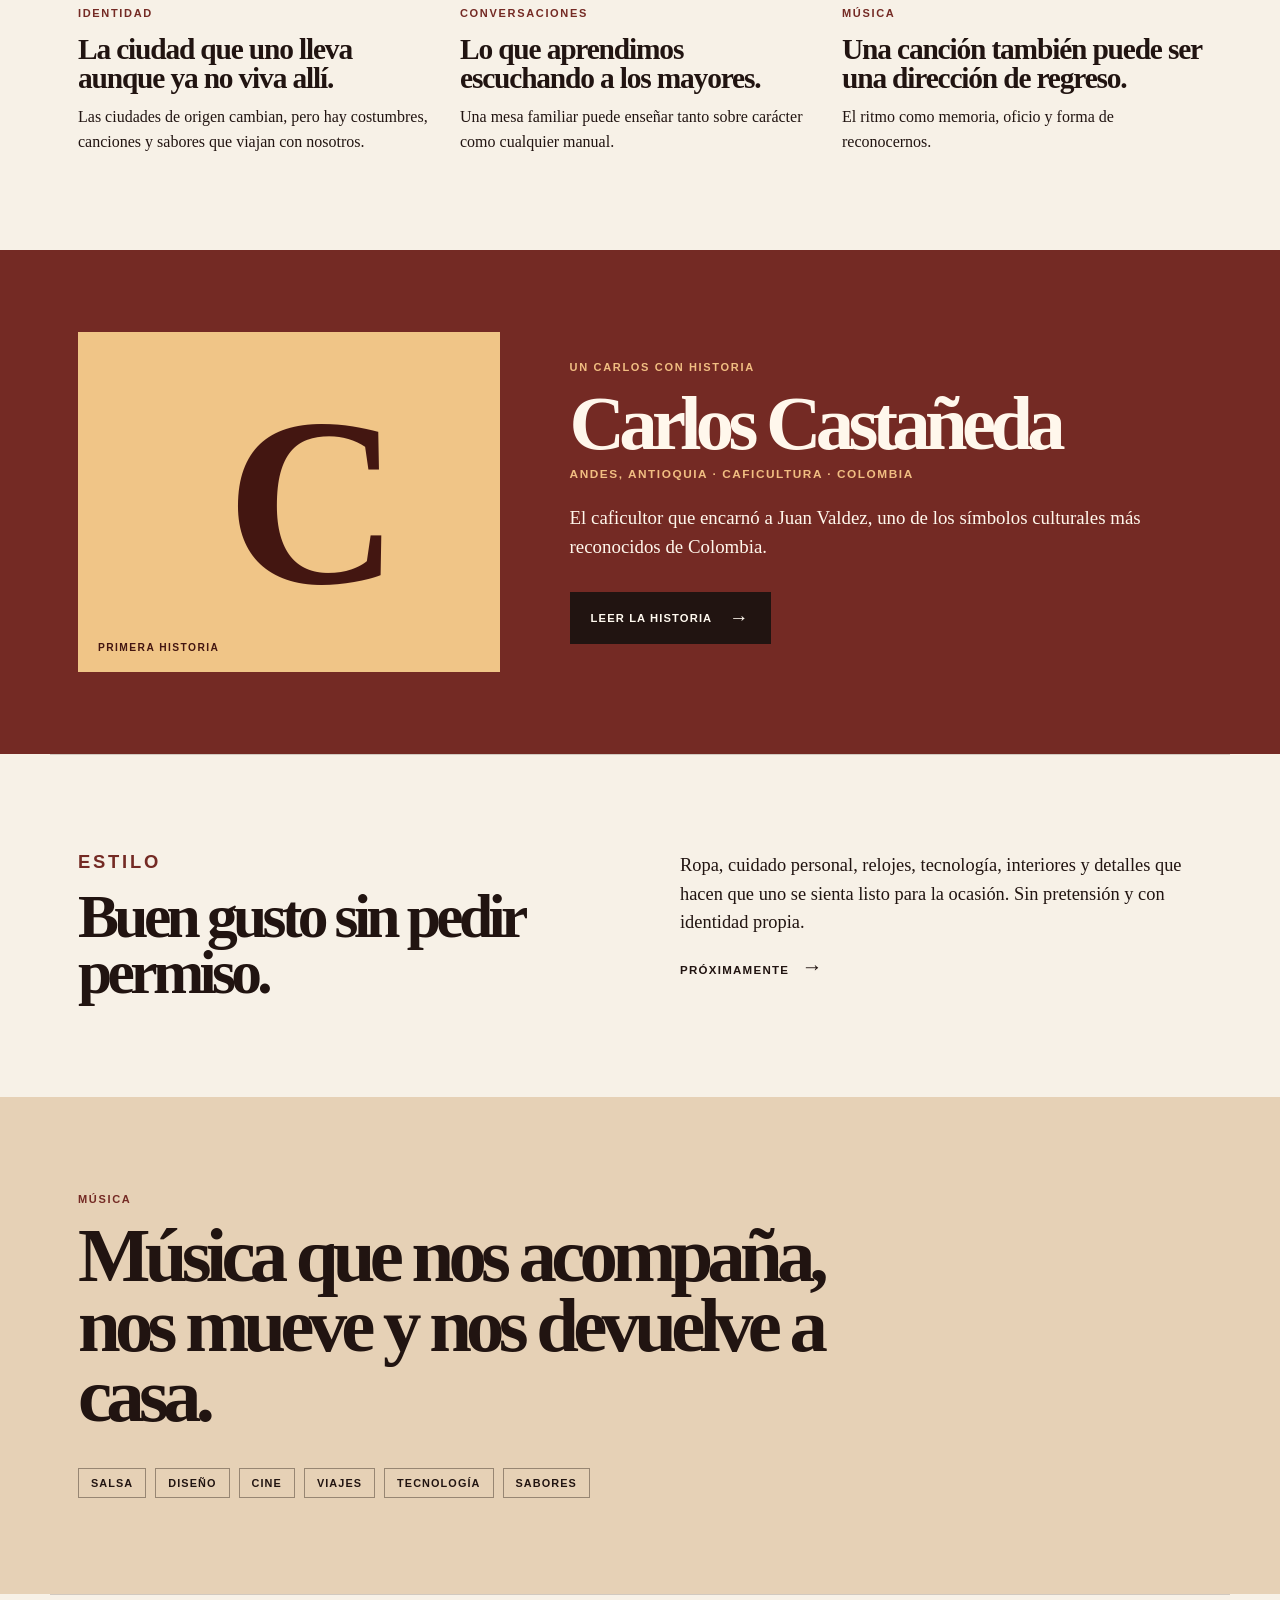
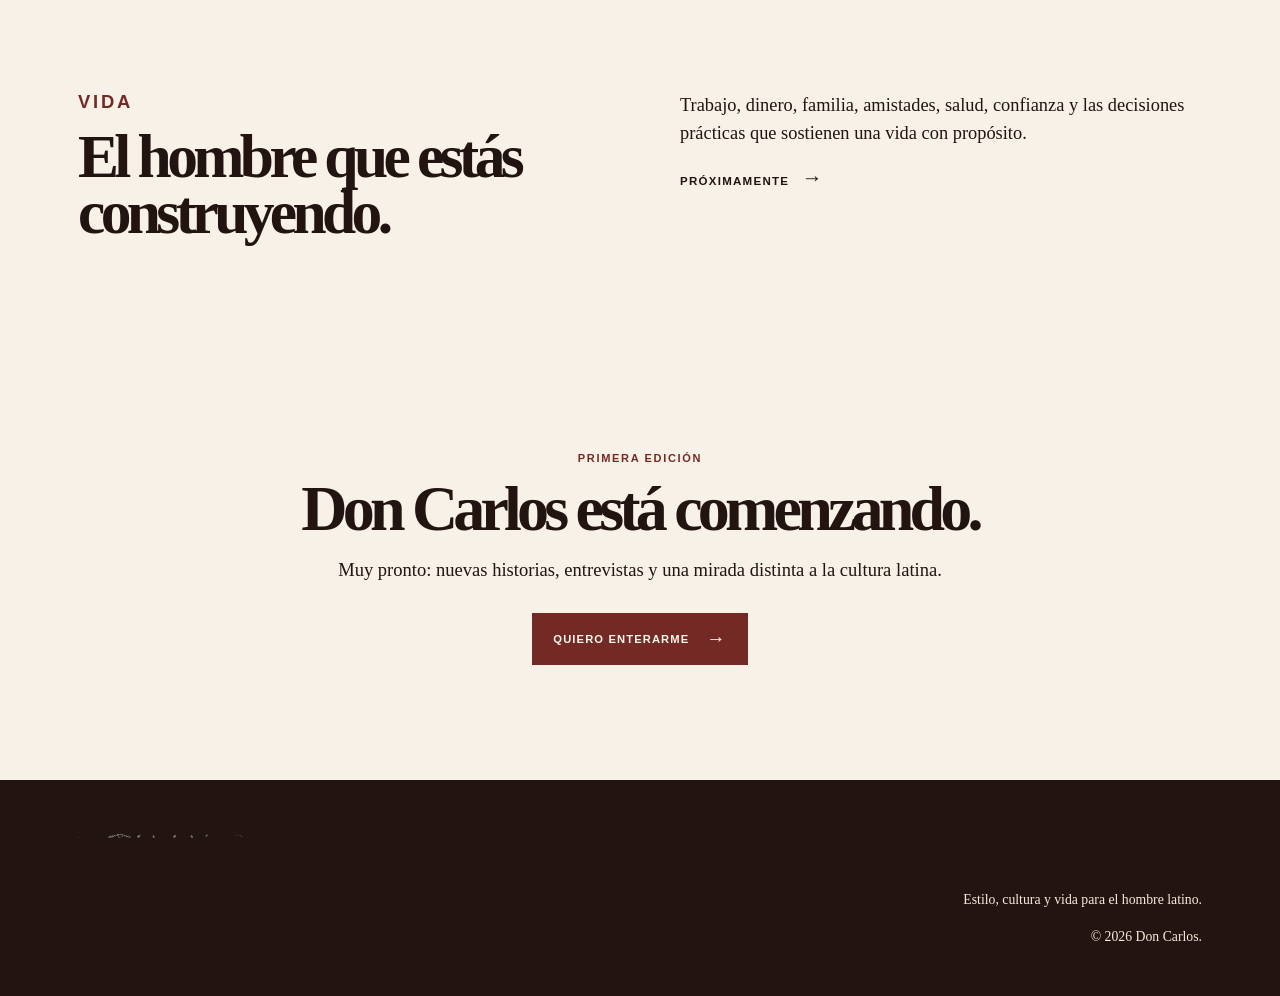
==== commit db12bebb: "Use official Don Carlos logo" ====
--- a/index.html
+++ b/index.html
@@ -13,7 +13,7 @@
   <div class="topline">DON CARLOS · UNA CONVERSACIÓN LATINA</div>
   <header class="masthead">
     <a class="monogram" href="./" aria-label="Inicio Don Carlos">DC</a>
-    <a class="wordmark" href="./" aria-label="Don Carlos, inicio"><img src="assets/don-carlos-logo.svg" alt="Don Carlos"></a>
+    <a class="wordmark" href="./" aria-label="Don Carlos, inicio"><img src="assets/don-carlos-logo-official.png" alt="Don Carlos"></a>
     <button class="menu-button" type="button" aria-label="Abrir navegación" aria-expanded="false">MENÚ</button>
     <nav class="nav" aria-label="Navegación principal">
       <a href="#historias">Personas</a>
@@ -102,7 +102,7 @@
   </main>
 
   <footer>
-    <a class="wordmark small" href="./" aria-label="Don Carlos, inicio"><img src="assets/don-carlos-logo.svg" alt="Don Carlos"></a>
+    <a class="wordmark small" href="./" aria-label="Don Carlos, inicio"><img src="assets/don-carlos-logo-official.png" alt="Don Carlos"></a>
     <p>Estilo, cultura y vida para el hombre latino.</p>
     <p>© <span id="year"></span> Don Carlos.</p>
   </footer>
--- a/styles.css
+++ b/styles.css
@@ -55,3 +55,23 @@
   .article-hero .back-link{margin-bottom:30px}
   .article-hero h1{font-size:3.35rem}
 }
+
+/* Editorial photographs inside the Carlos Castañeda profile */
+.person-photo{
+  margin:44px 0 48px;
+  background:var(--ink);
+  padding:12px 12px 0;
+}
+.person-photo img{
+  display:block;
+  width:100%;
+  height:auto;
+}
+.person-photo figcaption{
+  color:#f8ebda;
+  padding:12px 4px 14px;
+  font:400 .77rem/1.4 Arial,sans-serif;
+}
+@media(max-width:760px){
+  .person-photo{margin:34px 0 40px;padding:8px 8px 0}
+}
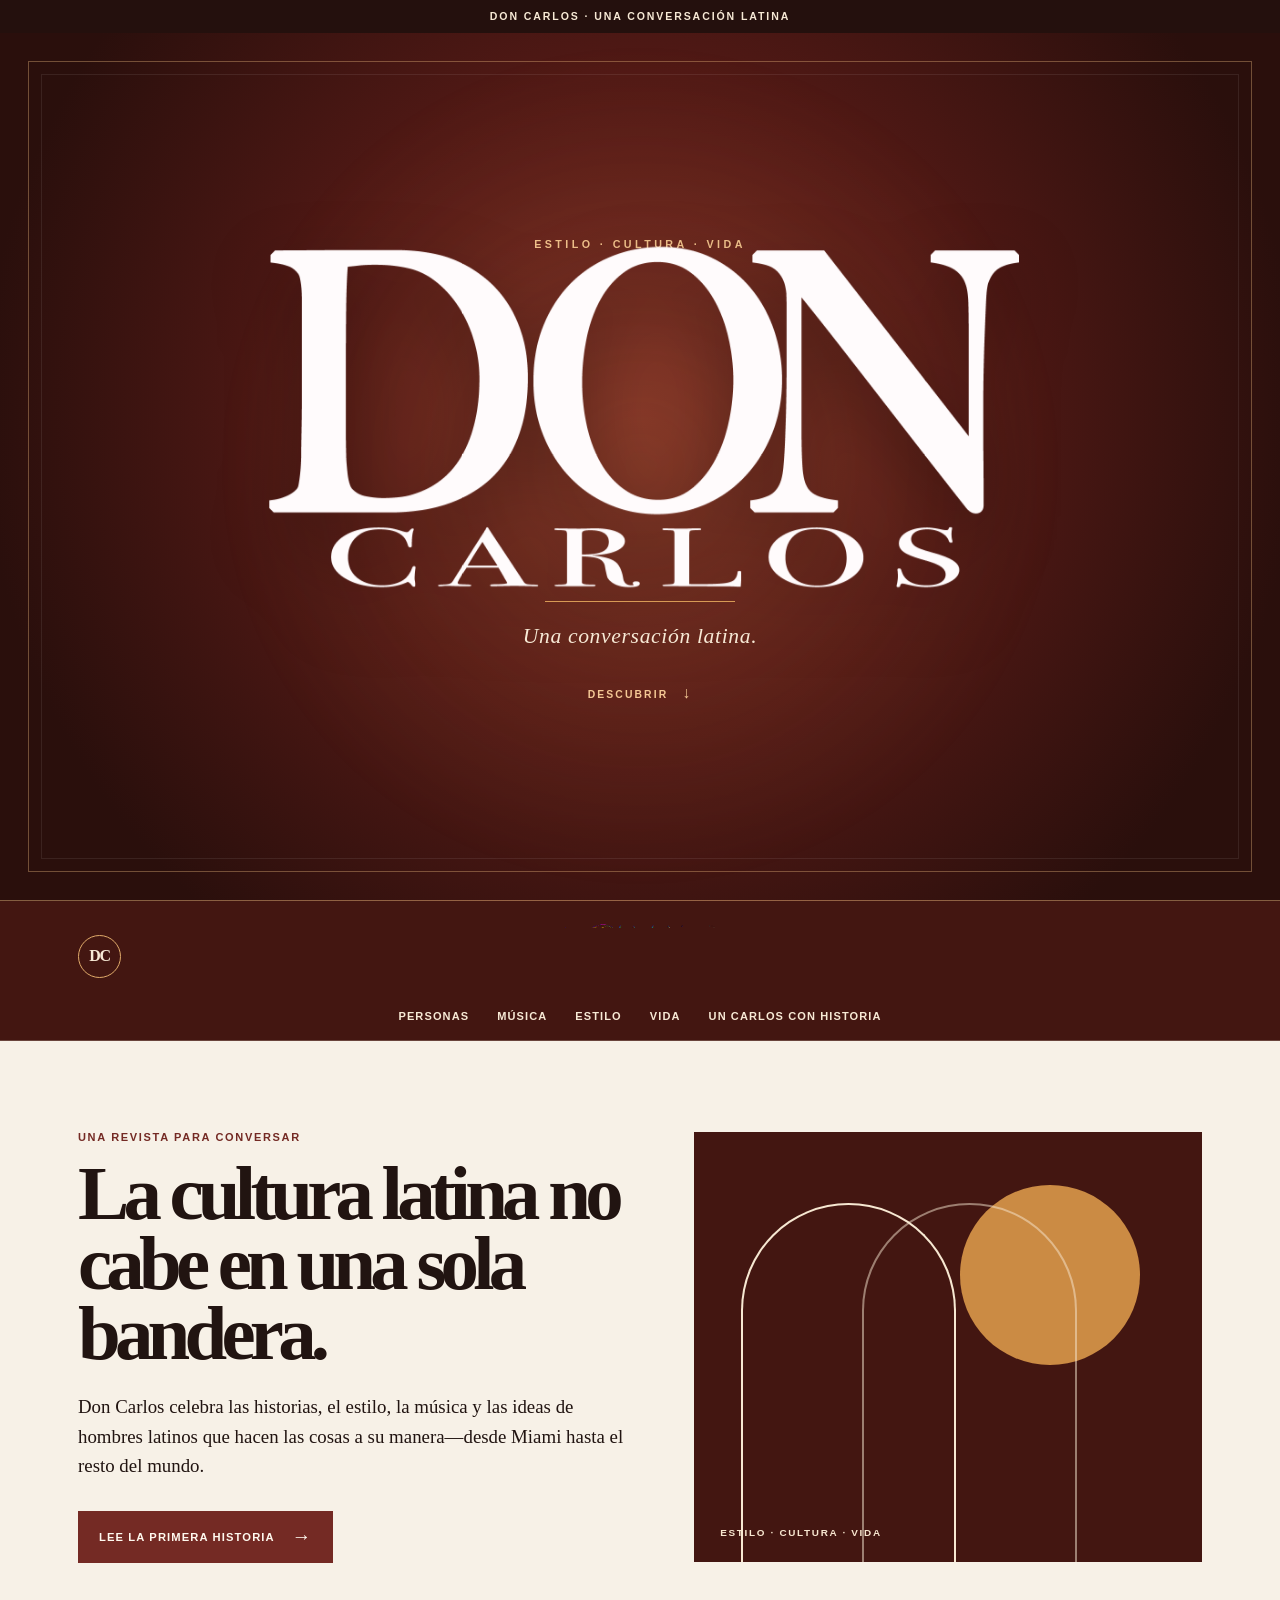
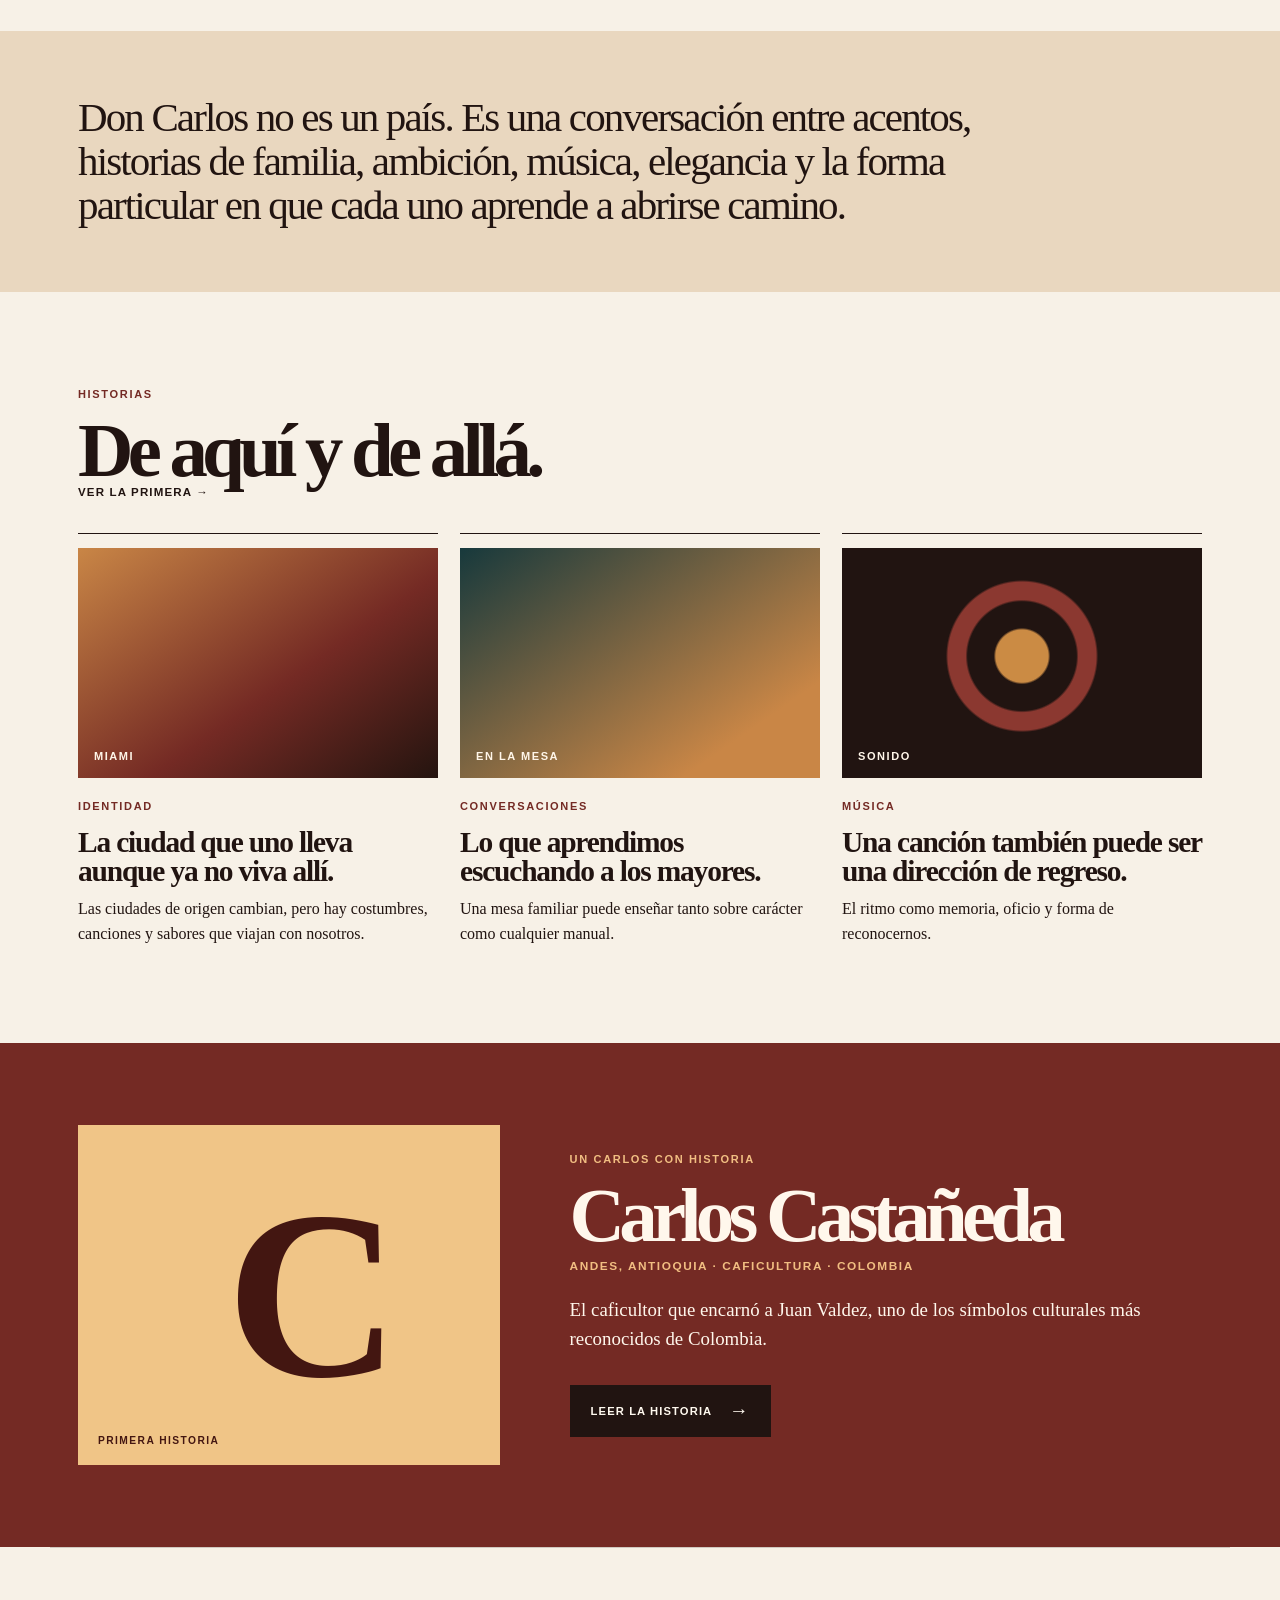
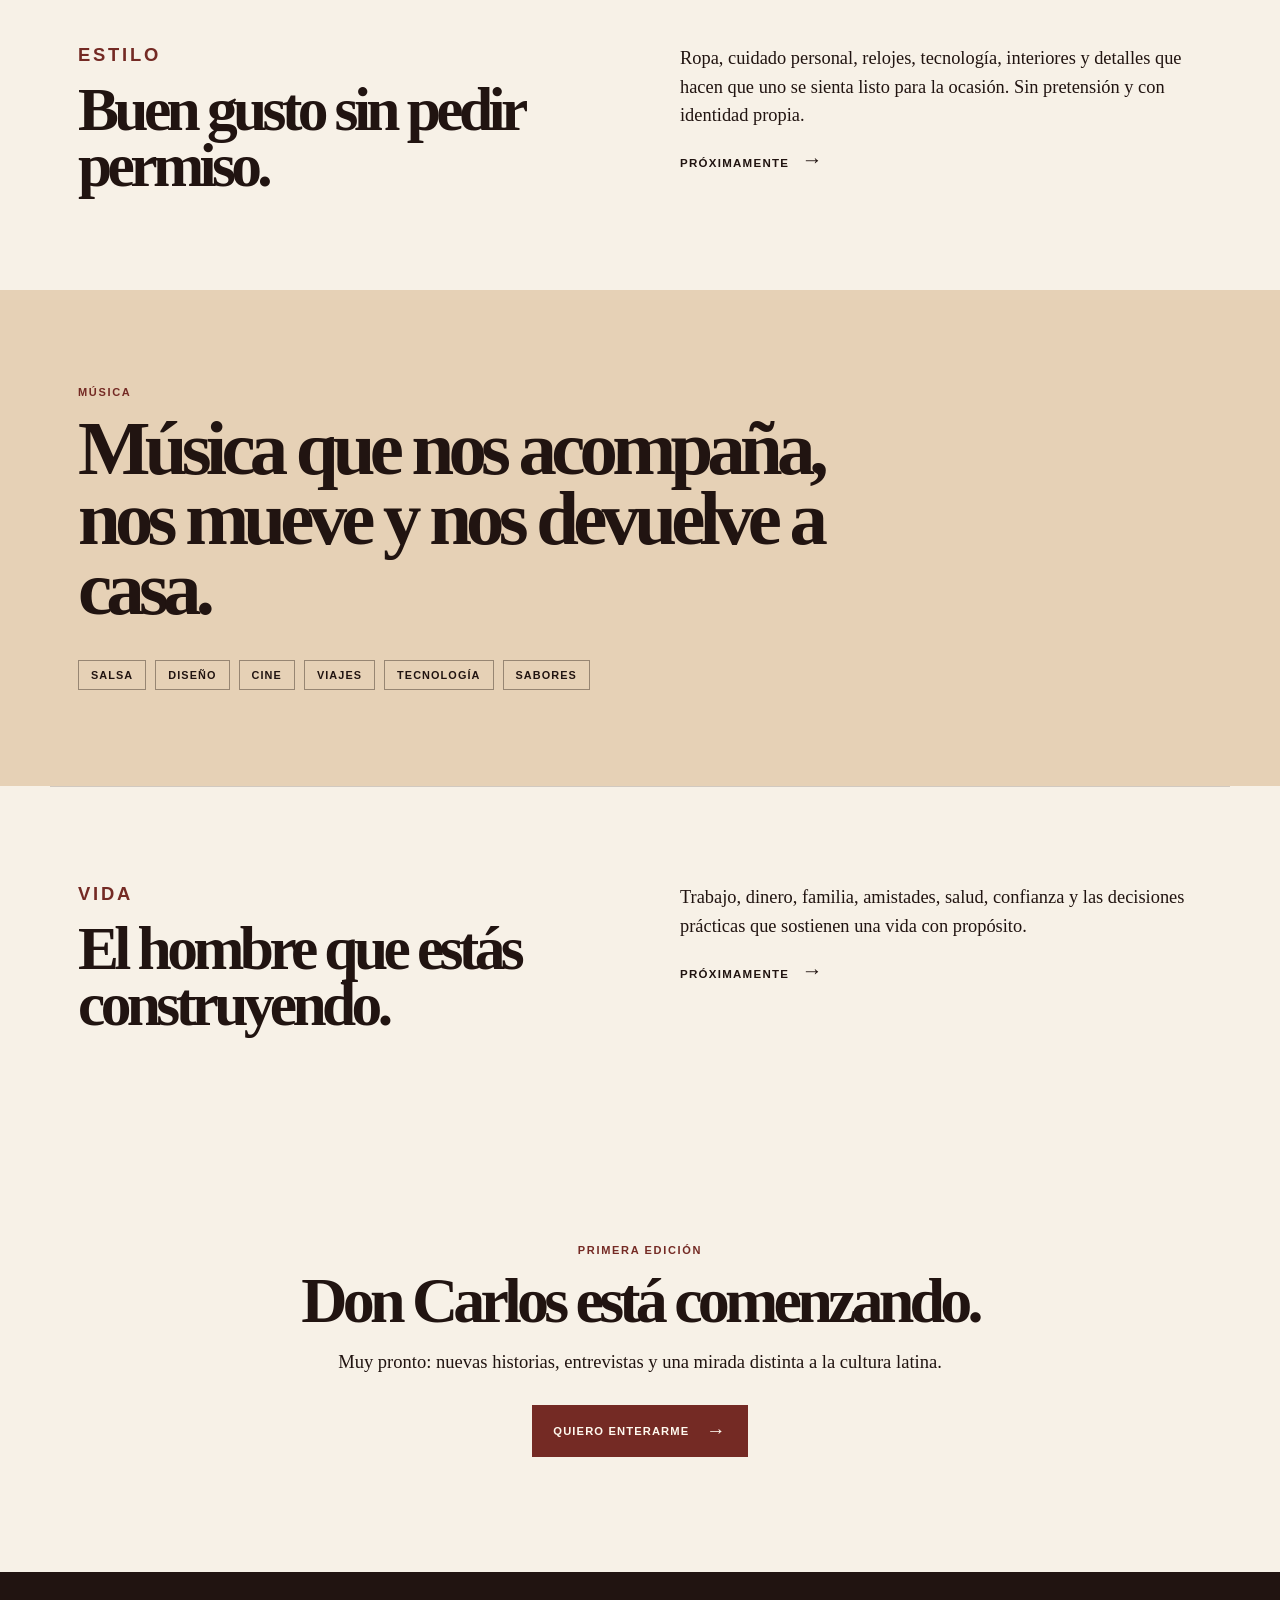
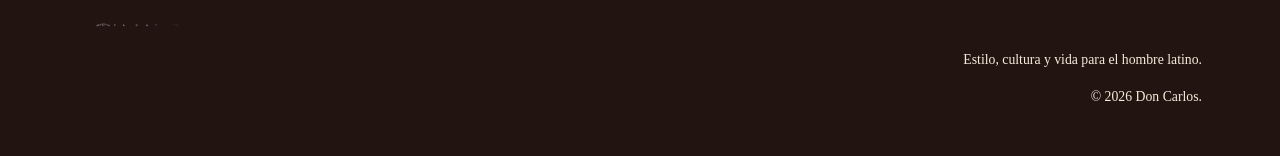
==== commit e8a1ccba: "Add cinematic Don Carlos logo opening" ====
--- a/index.html
+++ b/index.html
@@ -11,9 +11,22 @@
 </head>
 <body>
   <div class="topline">DON CARLOS · UNA CONVERSACIÓN LATINA</div>
+  <section class="opening" aria-labelledby="site-title">
+    <div class="opening-glow" aria-hidden="true"></div>
+    <div class="opening-inner">
+      <p class="opening-overline">Estilo · Cultura · Vida</p>
+      <h1 id="site-title" class="opening-title">
+        <span class="visually-hidden">Don Carlos</span>
+        <img class="opening-logo" src="assets/images/doncarlos-hero-logo.png" alt="" width="1800" height="902" fetchpriority="high" decoding="async">
+      </h1>
+      <span class="opening-rule" aria-hidden="true"></span>
+      <p class="opening-subtitle">Una conversación latina.</p>
+      <a class="opening-scroll" href="#portada">Descubrir <span aria-hidden="true">↓</span></a>
+    </div>
+  </section>
   <header class="masthead">
     <a class="monogram" href="./" aria-label="Inicio Don Carlos">DC</a>
-    <a class="wordmark" href="./" aria-label="Don Carlos, inicio"><img src="assets/don-carlos-logo-official.png" alt="Don Carlos"></a>
+    <a class="wordmark" href="./" aria-label="Don Carlos, inicio"><img src="assets/don-carlos-logo-official.png" alt="Don Carlos" width="450" height="226" decoding="async"></a>
     <button class="menu-button" type="button" aria-label="Abrir navegación" aria-expanded="false">MENÚ</button>
     <nav class="nav" aria-label="Navegación principal">
       <a href="#historias">Personas</a>
@@ -24,7 +37,7 @@
     </nav>
   </header>
 
-  <main>
+  <main id="portada">
     <section class="hero">
       <div class="hero-copy">
         <p class="kicker">Una revista para conversar</p>
@@ -112,4 +125,4 @@
     button.addEventListener('click',()=>{const open=nav.classList.toggle('open');button.setAttribute('aria-expanded',open);});
   </script>
 </body>
-</html>+</html>
--- a/styles.css
+++ b/styles.css
@@ -1,8 +1,8 @@
-:root{--ink:#211411;--wine:#742a24;--wine-dark:#431611;--paper:#f7f1e7;--sand:#e9d7bf;--gold:#cb8b44;--line:rgba(33,20,17,.18);--max:1180px}*{box-sizing:border-box}html{scroll-behavior:smooth}body{margin:0;background:var(--paper);color:var(--ink);font-family:Georgia,"Times New Roman",serif;line-height:1.55}.topline{background:var(--wine-dark);color:#f7e9d5;text-align:center;font:700 .66rem/1.2 Arial,sans-serif;letter-spacing:.18em;padding:10px 16px}.masthead{max-width:var(--max);margin:auto;min-height:112px;padding:18px 28px;display:grid;grid-template-columns:1fr auto 1fr;align-items:center;border-bottom:1px solid var(--line);position:relative}.monogram{justify-self:start;width:43px;height:43px;display:grid;place-items:center;border:1px solid var(--ink);border-radius:50%;color:var(--ink);font-weight:700;text-decoration:none;letter-spacing:-.08em}.wordmark{font-size:clamp(2.2rem,5vw,4.5rem);font-weight:700;letter-spacing:-.095em;line-height:.8;text-decoration:none;color:var(--ink)}.wordmark span{display:block;font:700 .53em/1 Arial,sans-serif;letter-spacing:.22em;margin:0 0 6px .2em}.menu-button{display:none;background:transparent;border:0;font:700 .7rem Arial,sans-serif;letter-spacing:.13em;color:var(--ink)}.nav{grid-column:1/-1;justify-self:center;display:flex;gap:28px;padding-top:16px;font:700 .69rem Arial,sans-serif;letter-spacing:.1em;text-transform:uppercase}.nav a,.section-heading a,.text-link{color:var(--ink);text-decoration:none}.nav a:hover,.section-heading a:hover,.text-link:hover{color:var(--wine)}main{overflow:hidden}.hero{max-width:var(--max);margin:auto;min-height:590px;padding:86px 28px 64px;display:grid;grid-template-columns:1.05fr .95fr;align-items:center;gap:55px}.kicker,.eyebrow{font:700 .69rem Arial,sans-serif;letter-spacing:.15em;text-transform:uppercase;color:var(--wine);margin:0 0 16px}.hero h1,.section h2,.carlos-month h2,.newsletter h2{font-size:clamp(3.3rem,6vw,6.4rem);line-height:.91;letter-spacing:-.075em;margin:0 0 24px}.intro{font-size:1.18rem;max-width:610px;margin:0 0 31px}.button{display:inline-flex;align-items:center;gap:17px;background:var(--wine);color:#fff9ef;text-decoration:none;padding:15px 21px;font:700 .7rem Arial,sans-serif;letter-spacing:.1em;text-transform:uppercase}.button span{font-size:1.2rem}.button:hover{background:var(--wine-dark)}.hero-art{height:430px;position:relative;background:var(--wine-dark);overflow:hidden}.hero-art small{position:absolute;bottom:24px;left:26px;color:#f8e7d0;font:700 .62rem Arial,sans-serif;letter-spacing:.17em}.sun{position:absolute;width:180px;height:180px;border-radius:50%;background:var(--gold);top:53px;right:62px}.arch{position:absolute;border:2px solid #f7e8d2;border-bottom:0;width:215px;height:360px;border-radius:220px 220px 0 0;bottom:-1px}.arch-one{left:47px}.arch-two{left:168px;border-color:rgba(247,232,210,.5)}.manifesto{background:var(--sand);padding:64px max(28px,calc((100vw - var(--max))/2 + 28px));font-size:clamp(1.6rem,3.2vw,3rem);line-height:1.08;letter-spacing:-.045em}.manifesto p{max-width:920px;margin:0}.section{max-width:var(--max);margin:auto;padding:96px 28px}.section-heading{display:grid;grid-template-columns:1fr auto;align-items:end;margin-bottom:35px}.section-heading h2{grid-column:1/-1;margin:0}.section-heading a{font:700 .72rem Arial,sans-serif;letter-spacing:.1em;text-transform:uppercase}.story-grid{display:grid;grid-template-columns:repeat(3,1fr);gap:22px}.feature-card{border-top:1px solid var(--ink);padding-top:14px}.feature-card h3{font-size:clamp(1.5rem,2.3vw,2.2rem);line-height:1;letter-spacing:-.04em;margin:11px 0}.feature-card p:last-child{font-size:1rem;margin:0}.card-art{height:230px;margin:0 0 22px;display:grid;place-items:end start;padding:16px;color:#fff6e9;font:700 .69rem Arial,sans-serif;letter-spacing:.14em}.city{background:linear-gradient(145deg,#c98646,#742a24 58%,#24140f)}.table{background:linear-gradient(145deg,#17393c,#c98646 80%)}.record{background:radial-gradient(circle at 50% 47%,#cb8b44 0 12%,#211411 13% 25%,#8b3830 26% 34%,#211411 35% 100%)}.carlos-month{background:var(--wine);color:#fff7ec;padding:82px max(28px,calc((100vw - var(--max))/2 + 28px));display:grid;grid-template-columns:.8fr 1.2fr;gap:70px;align-items:center}.carlos-month .kicker{color:#f1be82}.carlos-month h2{margin-bottom:8px}.role{font:700 .74rem Arial,sans-serif;letter-spacing:.13em;text-transform:uppercase;color:#f1be82;margin:0 0 22px}.portrait-placeholder{height:340px;background:#f0c587;color:var(--wine-dark);display:grid;place-items:center;position:relative;font-size:15rem;line-height:1;font-weight:bold;letter-spacing:-.2em}.portrait-placeholder small{position:absolute;bottom:19px;left:20px;font:700 .64rem Arial,sans-serif;letter-spacing:.14em}.dark{background:var(--ink)}.dark:hover{background:#000}.split{display:grid;grid-template-columns:1fr 1fr;gap:80px;border-top:1px solid var(--line)}.split h2{font-size:clamp(2.8rem,4.8vw,4.8rem);margin:0}.split p{font-size:1.15rem;margin-top:0}.text-link{font:700 .72rem Arial,sans-serif;letter-spacing:.11em;text-transform:uppercase}.text-link span{font-size:1.3rem;margin-left:8px}.culture{background:#e6d1b6;max-width:none;padding-left:max(28px,calc((100vw - var(--max))/2 + 28px));padding-right:max(28px,calc((100vw - var(--max))/2 + 28px))}.culture h2{max-width:850px;margin:0 0 37px}.pill-row{display:flex;flex-wrap:wrap;gap:9px}.pill-row span{border:1px solid rgba(33,20,17,.4);padding:8px 12px;font:700 .68rem Arial,sans-serif;letter-spacing:.1em;text-transform:uppercase}.newsletter{max-width:var(--max);margin:auto;padding:115px 28px;text-align:center}.newsletter h2{font-size:clamp(3rem,5vw,5.2rem);margin:0 0 18px}.newsletter p:not(.kicker){font-size:1.16rem;max-width:610px;margin:0 auto 28px}footer{background:var(--ink);color:#f8ebda;padding:48px max(28px,calc((100vw - var(--max))/2 + 28px));display:grid;grid-template-columns:1fr auto;gap:16px;align-items:end}footer .wordmark{color:#f8ebda;font-size:2rem}footer p{margin:0;font-size:.86rem;grid-column:2;text-align:right}@media(max-width:760px){.masthead{min-height:74px;padding:15px 20px;grid-template-columns:1fr auto}.monogram{display:none}.wordmark{justify-self:start;font-size:2.25rem}.menu-button{display:block}.nav{display:none;position:absolute;left:0;right:0;top:100%;padding:18px 20px;background:var(--paper);border-bottom:1px solid var(--line);flex-direction:column;gap:16px;align-items:flex-start}.nav.open{display:flex}.hero{min-height:0;grid-template-columns:1fr;padding:60px 20px 0;gap:38px}.hero-art{height:310px;margin:0 -20px}.hero h1{font-size:3.55rem}.manifesto{padding:47px 20px;font-size:1.85rem}.section{padding:68px 20px}.story-grid,.split,.carlos-month{grid-template-columns:1fr}.story-grid{gap:44px}.carlos-month{padding:55px 20px;gap:35px}.portrait-placeholder{height:260px}.section-heading{display:block}.section-heading a{display:inline-block;margin-top:18px}.split{gap:27px}.culture{padding-left:20px;padding-right:20px}footer{padding:38px 20px;display:block}footer p{text-align:left;margin-top:13px}.topline{font-size:.56rem}.card-art{height:205px}}
+:root{--ink:#211411;--wine:#742a24;--wine-dark:#431611;--paper:#f7f1e7;--sand:#e9d7bf;--gold:#cb8b44;--line:rgba(33,20,17,.18);--max:1180px}*{box-sizing:border-box}html{scroll-behavior:smooth}body{margin:0;background:var(--paper);color:var(--ink);font-family:Georgia,"Times New Roman",serif;line-height:1.55}.visually-hidden{position:absolute!important;width:1px;height:1px;padding:0;margin:-1px;overflow:hidden;clip:rect(0,0,0,0);white-space:nowrap;border:0}.topline{background:#24100d;color:#f7e9d5;text-align:center;font:700 .66rem/1.2 Arial,sans-serif;letter-spacing:.18em;padding:10px 16px}.opening{min-height:calc(100svh - 32px);display:grid;place-items:center;position:relative;overflow:hidden;padding:54px 28px 48px;background:radial-gradient(circle at 50% 44%,#7a2b24 0,#551a16 38%,#2a0f0c 82%);color:#fffaf4;border-bottom:1px solid rgba(241,190,130,.45)}.opening::before,.opening::after{content:"";position:absolute;inset:28px;border:1px solid rgba(241,190,130,.36);pointer-events:none}.opening::after{inset:41px;border-color:rgba(255,250,244,.08)}.opening-glow{position:absolute;width:min(72vw,880px);aspect-ratio:1;border-radius:50%;background:radial-gradient(circle,rgba(203,139,68,.17),rgba(203,139,68,0) 68%);filter:blur(2px)}.opening-inner{width:min(940px,100%);position:relative;z-index:1;text-align:center;display:flex;flex-direction:column;align-items:center}.opening-overline{margin:0;font:700 .67rem/1.2 Arial,sans-serif;letter-spacing:.32em;text-transform:uppercase;color:#efc08a;opacity:0;animation:openingFade .75s ease .75s forwards}.opening-title{width:100%;margin:-28px 0 -32px;line-height:1}.opening-logo{display:block;width:min(820px,88vw);height:auto;margin:auto;opacity:0;transform:translateY(24px) scale(.72);filter:drop-shadow(0 28px 35px rgba(0,0,0,.28));animation:logoPop 1.35s cubic-bezier(.16,.88,.22,1.18) .12s forwards}.opening-rule{width:min(190px,38vw);height:1px;background:#d79a55;transform:scaleX(0);animation:ruleGrow .65s ease 1.05s forwards}.opening-subtitle{margin:18px 0 0;font-size:clamp(1.05rem,1.7vw,1.35rem);font-style:italic;letter-spacing:.03em;color:#f7e9d5;opacity:0;transform:translateY(8px);animation:openingFade .7s ease 1.22s forwards}.opening-scroll{margin-top:31px;color:#f4c895;text-decoration:none;font:700 .65rem/1 Arial,sans-serif;letter-spacing:.2em;text-transform:uppercase;opacity:0;animation:openingFade .7s ease 1.45s forwards}.opening-scroll span{display:inline-block;margin-left:9px;font-size:1rem;animation:scrollCue 1.4s ease-in-out 2.1s infinite}.opening-scroll:hover{color:#fffaf4}.masthead{width:100%;margin:auto;min-height:112px;padding:18px max(28px,calc((100vw - var(--max))/2 + 28px));display:grid;grid-template-columns:1fr auto 1fr;align-items:center;border-bottom:1px solid rgba(247,233,213,.22);position:relative;background:var(--wine-dark);color:#f7e9d5}.monogram{justify-self:start;width:43px;height:43px;display:grid;place-items:center;border:1px solid #e0aa6a;border-radius:50%;color:#f7e9d5;font-weight:700;text-decoration:none;letter-spacing:-.08em}.wordmark{font-size:clamp(2.2rem,5vw,4.5rem);font-weight:700;letter-spacing:-.095em;line-height:.8;text-decoration:none;color:#f7e9d5}.wordmark span{display:block;font:700 .53em/1 Arial,sans-serif;letter-spacing:.22em;margin:0 0 6px .2em}.menu-button{display:none;background:transparent;border:0;font:700 .7rem Arial,sans-serif;letter-spacing:.13em;color:#f7e9d5}.nav{grid-column:1/-1;justify-self:center;display:flex;gap:28px;padding-top:16px;font:700 .69rem Arial,sans-serif;letter-spacing:.1em;text-transform:uppercase}.nav a{color:#f7e9d5;text-decoration:none}.nav a:hover{color:#efc08a}.section-heading a,.text-link{color:var(--ink);text-decoration:none}.section-heading a:hover,.text-link:hover{color:var(--wine)}main{overflow:hidden}.hero{max-width:var(--max);margin:auto;min-height:590px;padding:86px 28px 64px;display:grid;grid-template-columns:1.05fr .95fr;align-items:center;gap:55px}.kicker,.eyebrow{font:700 .69rem Arial,sans-serif;letter-spacing:.15em;text-transform:uppercase;color:var(--wine);margin:0 0 16px}.hero h1,.section h2,.carlos-month h2,.newsletter h2{font-size:clamp(3.3rem,6vw,6.4rem);line-height:.91;letter-spacing:-.075em;margin:0 0 24px}.intro{font-size:1.18rem;max-width:610px;margin:0 0 31px}.button{display:inline-flex;align-items:center;gap:17px;background:var(--wine);color:#fff9ef;text-decoration:none;padding:15px 21px;font:700 .7rem Arial,sans-serif;letter-spacing:.1em;text-transform:uppercase}.button span{font-size:1.2rem}.button:hover{background:var(--wine-dark)}.hero-art{height:430px;position:relative;background:var(--wine-dark);overflow:hidden}.hero-art small{position:absolute;bottom:24px;left:26px;color:#f8e7d0;font:700 .62rem Arial,sans-serif;letter-spacing:.17em}.sun{position:absolute;width:180px;height:180px;border-radius:50%;background:var(--gold);top:53px;right:62px}.arch{position:absolute;border:2px solid #f7e8d2;border-bottom:0;width:215px;height:360px;border-radius:220px 220px 0 0;bottom:-1px}.arch-one{left:47px}.arch-two{left:168px;border-color:rgba(247,232,210,.5)}.manifesto{background:var(--sand);padding:64px max(28px,calc((100vw - var(--max))/2 + 28px));font-size:clamp(1.6rem,3.2vw,3rem);line-height:1.08;letter-spacing:-.045em}.manifesto p{max-width:920px;margin:0}.section{max-width:var(--max);margin:auto;padding:96px 28px}.section-heading{display:grid;grid-template-columns:1fr auto;align-items:end;margin-bottom:35px}.section-heading h2{grid-column:1/-1;margin:0}.section-heading a{font:700 .72rem Arial,sans-serif;letter-spacing:.1em;text-transform:uppercase}.story-grid{display:grid;grid-template-columns:repeat(3,1fr);gap:22px}.feature-card{border-top:1px solid var(--ink);padding-top:14px}.feature-card h3{font-size:clamp(1.5rem,2.3vw,2.2rem);line-height:1;letter-spacing:-.04em;margin:11px 0}.feature-card p:last-child{font-size:1rem;margin:0}.card-art{height:230px;margin:0 0 22px;display:grid;place-items:end start;padding:16px;color:#fff6e9;font:700 .69rem Arial,sans-serif;letter-spacing:.14em}.city{background:linear-gradient(145deg,#c98646,#742a24 58%,#24140f)}.table{background:linear-gradient(145deg,#17393c,#c98646 80%)}.record{background:radial-gradient(circle at 50% 47%,#cb8b44 0 12%,#211411 13% 25%,#8b3830 26% 34%,#211411 35% 100%)}.carlos-month{background:var(--wine);color:#fff7ec;padding:82px max(28px,calc((100vw - var(--max))/2 + 28px));display:grid;grid-template-columns:.8fr 1.2fr;gap:70px;align-items:center}.carlos-month .kicker{color:#f1be82}.carlos-month h2{margin-bottom:8px}.role{font:700 .74rem Arial,sans-serif;letter-spacing:.13em;text-transform:uppercase;color:#f1be82;margin:0 0 22px}.portrait-placeholder{height:340px;background:#f0c587;color:var(--wine-dark);display:grid;place-items:center;position:relative;font-size:15rem;line-height:1;font-weight:bold;letter-spacing:-.2em}.portrait-placeholder small{position:absolute;bottom:19px;left:20px;font:700 .64rem Arial,sans-serif;letter-spacing:.14em}.dark{background:var(--ink)}.dark:hover{background:#000}.split{display:grid;grid-template-columns:1fr 1fr;gap:80px;border-top:1px solid var(--line)}.split h2{font-size:clamp(2.8rem,4.8vw,4.8rem);margin:0}.split p{font-size:1.15rem;margin-top:0}.text-link{font:700 .72rem Arial,sans-serif;letter-spacing:.11em;text-transform:uppercase}.text-link span{font-size:1.3rem;margin-left:8px}.culture{background:#e6d1b6;max-width:none;padding-left:max(28px,calc((100vw - var(--max))/2 + 28px));padding-right:max(28px,calc((100vw - var(--max))/2 + 28px))}.culture h2{max-width:850px;margin:0 0 37px}.pill-row{display:flex;flex-wrap:wrap;gap:9px}.pill-row span{border:1px solid rgba(33,20,17,.4);padding:8px 12px;font:700 .68rem Arial,sans-serif;letter-spacing:.1em;text-transform:uppercase}.newsletter{max-width:var(--max);margin:auto;padding:115px 28px;text-align:center}.newsletter h2{font-size:clamp(3rem,5vw,5.2rem);margin:0 0 18px}.newsletter p:not(.kicker){font-size:1.16rem;max-width:610px;margin:0 auto 28px}footer{background:var(--ink);color:#f8ebda;padding:48px max(28px,calc((100vw - var(--max))/2 + 28px));display:grid;grid-template-columns:1fr auto;gap:16px;align-items:end}footer .wordmark{color:#f8ebda;font-size:2rem}footer p{margin:0;font-size:.86rem;grid-column:2;text-align:right}@keyframes logoPop{0%{opacity:0;transform:translateY(24px) scale(.72);filter:blur(8px) drop-shadow(0 28px 35px rgba(0,0,0,.28))}68%{opacity:1;transform:translateY(0) scale(1.045);filter:blur(0) drop-shadow(0 28px 35px rgba(0,0,0,.28))}100%{opacity:1;transform:translateY(0) scale(1);filter:blur(0) drop-shadow(0 28px 35px rgba(0,0,0,.28))}}@keyframes openingFade{to{opacity:1;transform:translateY(0)}}@keyframes ruleGrow{to{transform:scaleX(1)}}@keyframes scrollCue{0%,100%{transform:translateY(0)}50%{transform:translateY(5px)}}@media(max-width:760px){.opening{min-height:calc(100svh - 29px);padding:44px 18px 38px}.opening::before{inset:14px}.opening::after{inset:22px}.opening-overline{font-size:.58rem;letter-spacing:.25em}.opening-title{margin:-5px 0 -8px}.opening-logo{width:94vw}.opening-subtitle{margin-top:15px}.opening-scroll{margin-top:25px}.masthead{min-height:78px;padding:13px 20px;grid-template-columns:1fr auto}.monogram{display:none}.wordmark{justify-self:start;font-size:2.25rem}.menu-button{display:block}.nav{display:none;position:absolute;z-index:5;left:0;right:0;top:100%;padding:18px 20px;background:var(--wine-dark);border-bottom:1px solid rgba(247,233,213,.22);flex-direction:column;gap:16px;align-items:flex-start}.nav.open{display:flex}.hero{min-height:0;grid-template-columns:1fr;padding:60px 20px 0;gap:38px}.hero-art{height:310px;margin:0 -20px}.hero h1{font-size:3.55rem}.manifesto{padding:47px 20px;font-size:1.85rem}.section{padding:68px 20px}.story-grid,.split,.carlos-month{grid-template-columns:1fr}.story-grid{gap:44px}.carlos-month{padding:55px 20px;gap:35px}.portrait-placeholder{height:260px}.section-heading{display:block}.section-heading a{display:inline-block;margin-top:18px}.split{gap:27px}.culture{padding-left:20px;padding-right:20px}footer{padding:38px 20px;display:block}footer p{text-align:left;margin-top:13px}.topline{font-size:.56rem}.card-art{height:205px}}@media(prefers-reduced-motion:reduce){html{scroll-behavior:auto}.opening-logo,.opening-overline,.opening-subtitle,.opening-scroll,.opening-rule{animation:none;opacity:1;transform:none}.opening-scroll span{animation:none}}
 /* Article pages */
 .article-hero{background:var(--wine-dark);color:#fff6e8;min-height:620px;padding:72px max(28px,calc((100vw - var(--max))/2 + 28px));display:grid;grid-template-columns:1.3fr .7fr;gap:44px;align-items:end}.article-hero-copy{max-width:790px}.back-link{display:inline-block;color:#f8e7d0;text-decoration:none;font:700 .7rem Arial,sans-serif;letter-spacing:.1em;text-transform:uppercase;margin-bottom:78px}.back-link:hover{color:var(--gold)}.kicker.light{color:#f1be82}.article-hero h1{font-size:clamp(3.5rem,7vw,7.1rem);letter-spacing:-.08em;line-height:.86;margin:0 0 26px}.article-dek{font-size:clamp(1.15rem,2vw,1.45rem);line-height:1.38;max-width:630px;margin:0 0 28px}.article-meta{color:#f1be82;font:700 .68rem Arial,sans-serif;letter-spacing:.13em;margin:0}.article-mark{border:1px solid rgba(247,232,210,.55);min-height:330px;display:grid;place-items:center;position:relative;color:#f1be82;font-size:14rem;font-weight:700;line-height:1}.article-mark small{position:absolute;bottom:18px;left:18px;color:#fff6e8;font:700 .61rem Arial,sans-serif;letter-spacing:.14em}.article-layout{max-width:var(--max);margin:auto;padding:90px 28px 100px;display:grid;grid-template-columns:220px minmax(0,760px);justify-content:center;gap:70px}.article-aside{padding-top:12px;border-top:1px solid var(--ink);font-size:1.04rem;line-height:1.3}.article-aside p{margin:0}.article-body{font-size:1.16rem}.article-body .lead{font-size:clamp(1.35rem,2.4vw,1.8rem);line-height:1.32;letter-spacing:-.02em;margin-top:0}.article-body h2{font-size:clamp(2.1rem,4vw,3.15rem);line-height:.95;letter-spacing:-.06em;margin:62px 0 18px}.article-body p{margin:0 0 23px}.article-body blockquote{border-left:4px solid var(--gold);font-size:clamp(1.45rem,2.5vw,2rem);line-height:1.18;letter-spacing:-.035em;margin:50px 0;padding:4px 0 4px 28px}.article-note{margin:55px 0 34px;padding:26px 28px;background:var(--sand);font-size:.98rem}.article-note .kicker,.sources .kicker{margin-bottom:9px}.article-note p:last-child{margin:0}.sources{border-top:1px solid var(--line);padding-top:24px;font-size:.93rem}.sources ul{padding-left:19px;margin:0}.sources li{margin:8px 0}.sources a{color:var(--wine);text-underline-offset:3px}.next-story{background:#e6d1b6;text-align:center;padding:100px 28px}.next-story h2{font-size:clamp(3rem,5.4vw,5.4rem);line-height:.9;letter-spacing:-.075em;margin:0 0 18px}.next-story p:not(.kicker){font-size:1.15rem;max-width:580px;margin:0 auto 28px}@media(max-width:760px){.article-hero{min-height:0;padding:42px 20px 20px;grid-template-columns:1fr;gap:34px}.back-link{margin-bottom:58px}.article-hero h1{font-size:3.7rem}.article-mark{min-height:230px;font-size:10rem}.article-layout{padding:58px 20px 68px;grid-template-columns:1fr;gap:32px}.article-aside{max-width:420px}.article-body{font-size:1.08rem}.article-body h2{margin-top:48px}.article-body blockquote{padding-left:18px}.next-story{padding:70px 20px}}
 
-.wordmark img{display:block;width:300px;height:auto}.wordmark.small img{width:165px;filter:brightness(0) invert(1)}@media(max-width:760px){.wordmark img{width:205px}.wordmark.small img{width:145px}}
+.wordmark img{display:block;width:150px;height:auto}.wordmark.small img{width:100px;filter:brightness(0) invert(1)}@media(max-width:760px){.wordmark img{width:110px}.wordmark.small img{width:90px}}
 
 .article-photo{max-width:1040px;margin:72px auto 0;padding:0 28px}.article-photo img{display:block;width:100%;height:auto}.article-photo figcaption{border-top:1px solid var(--line);padding:10px 0 0;font:400 .77rem/1.4 Arial,sans-serif;color:rgba(33,20,17,.75)}@media(max-width:760px){.article-photo{margin-top:42px;padding:0 20px}}
 
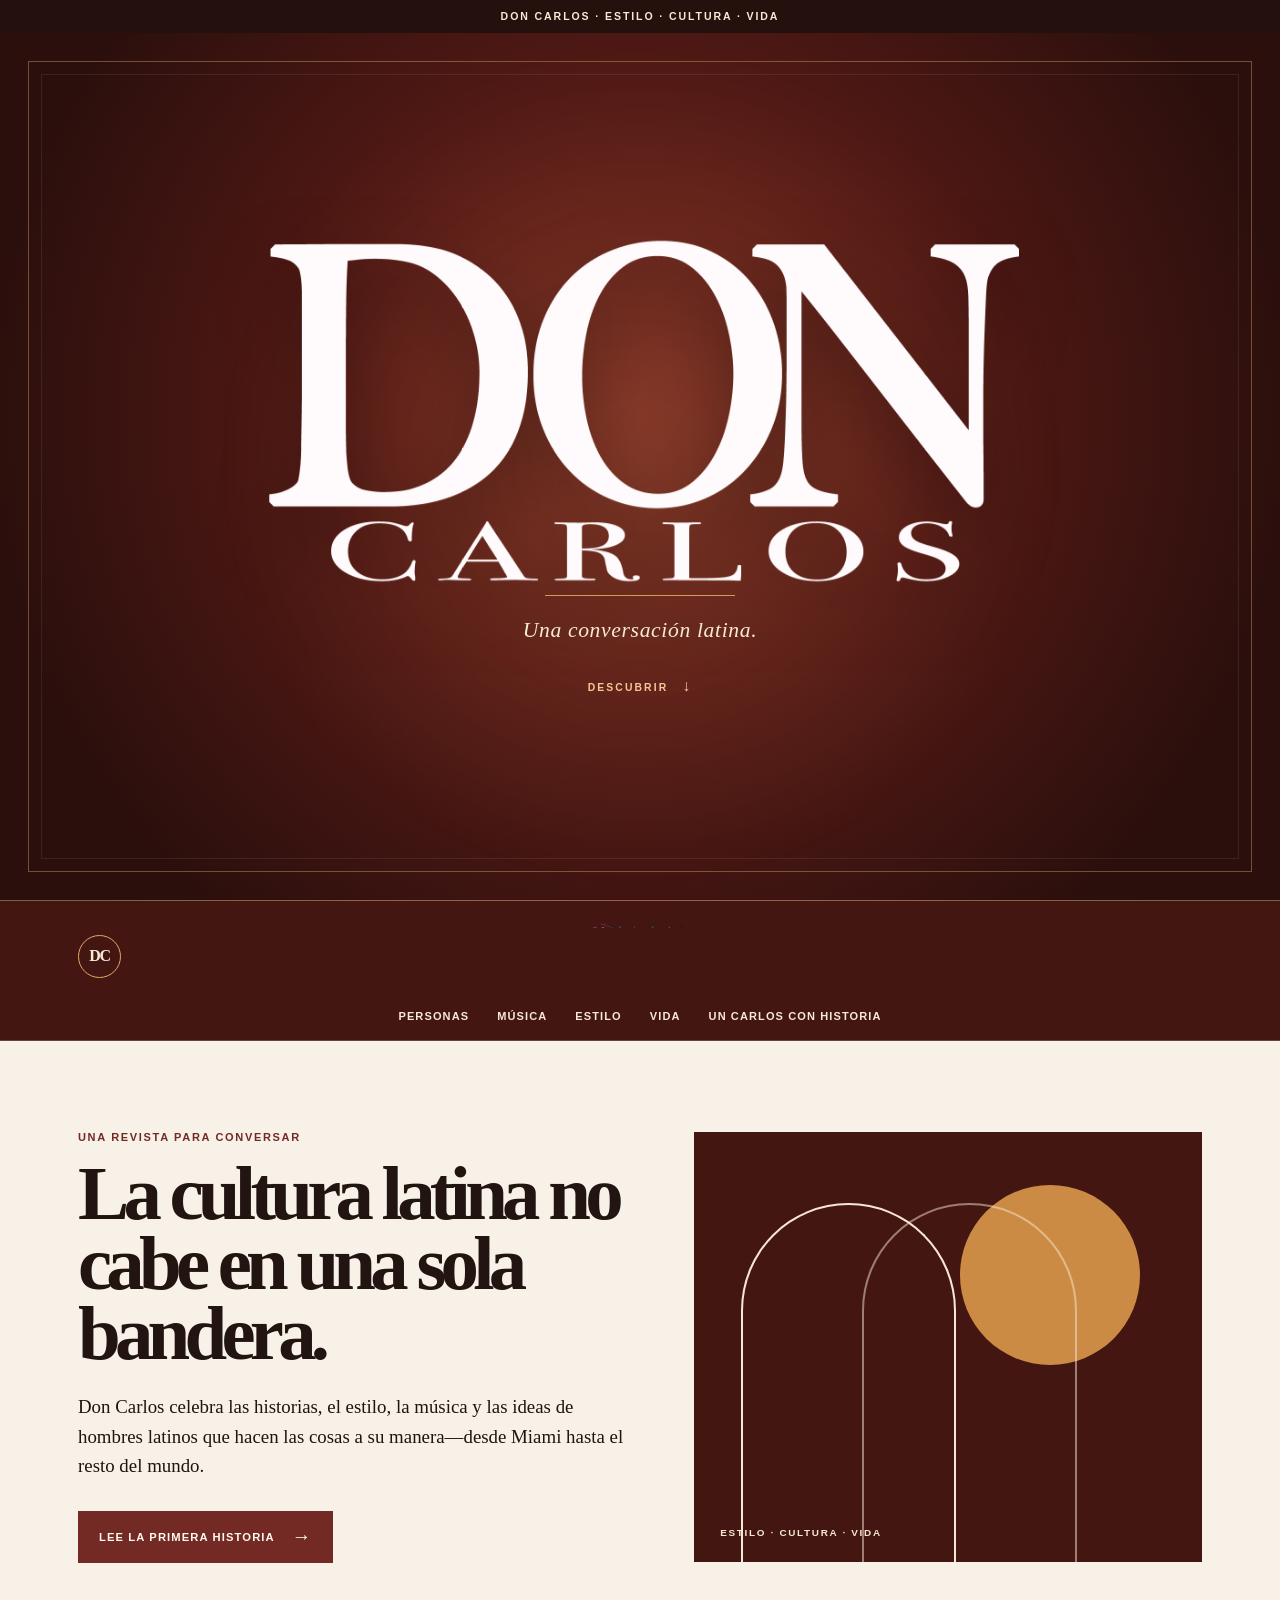
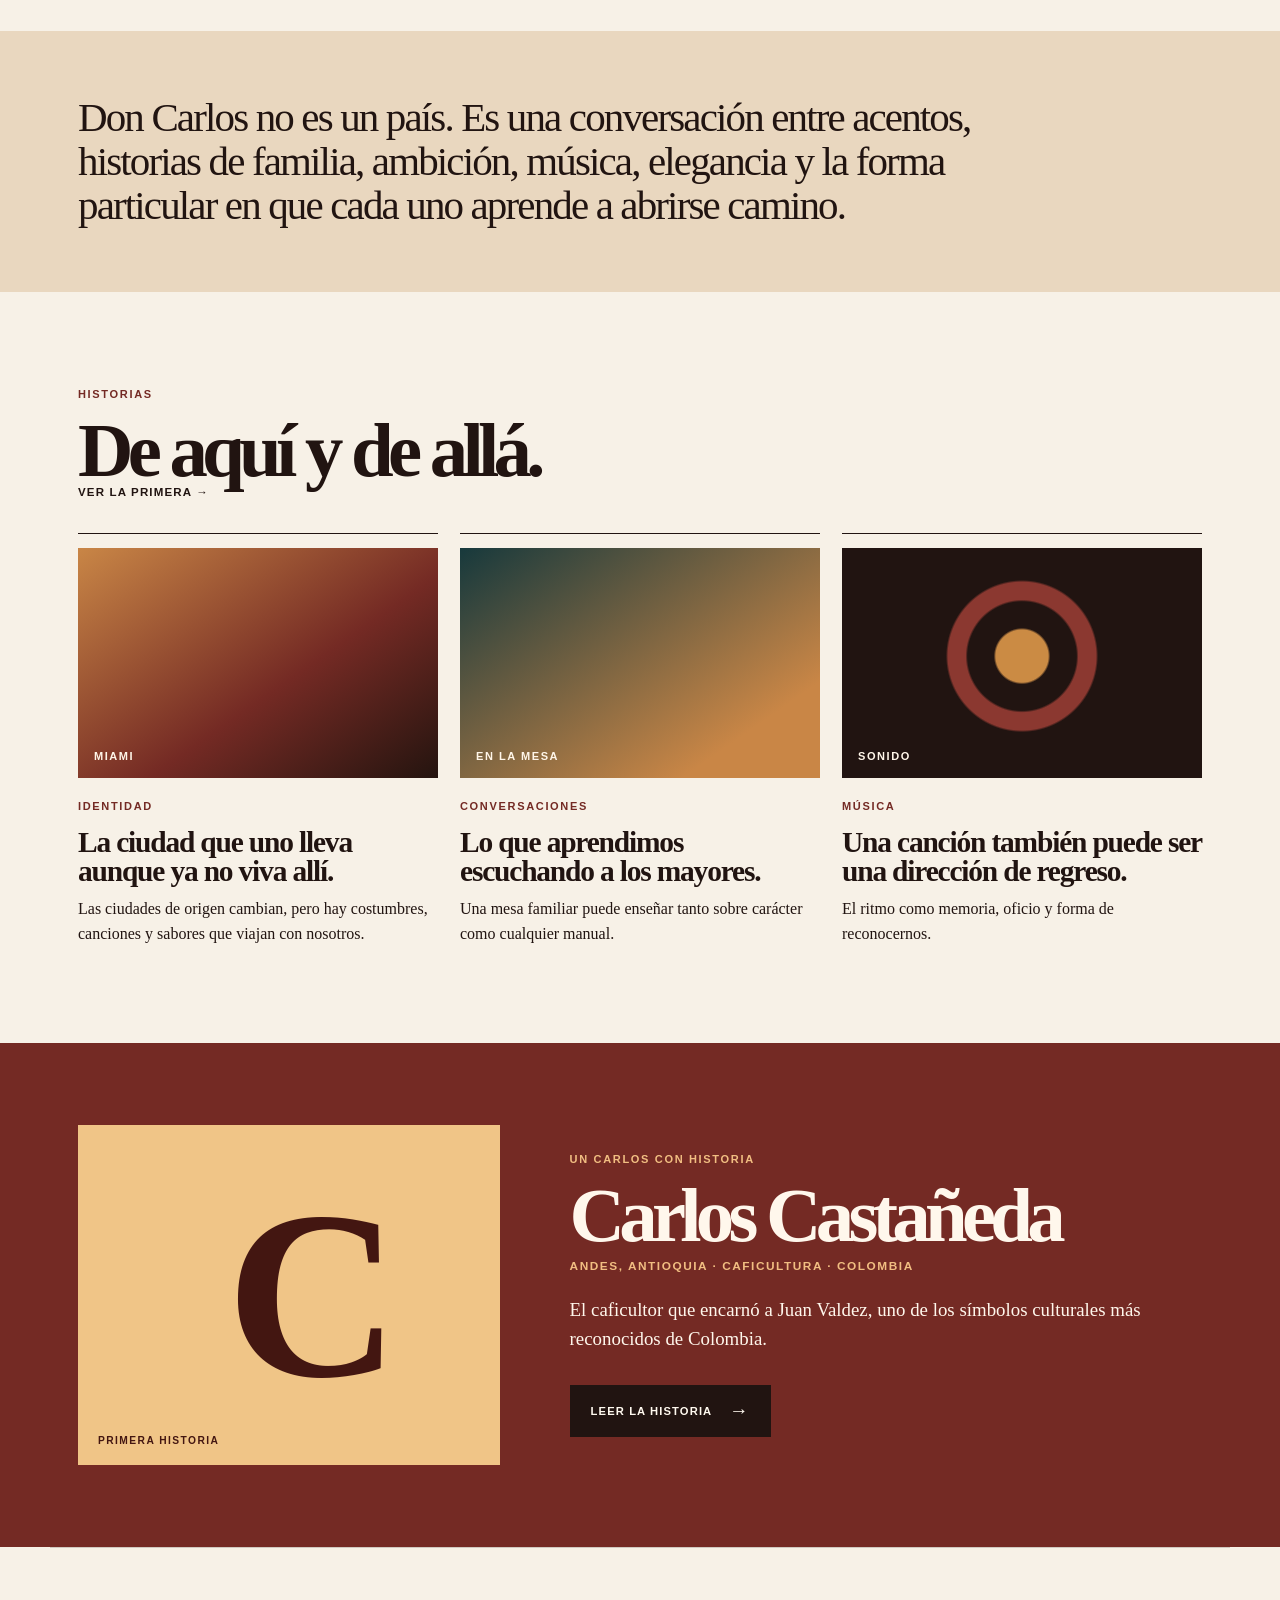
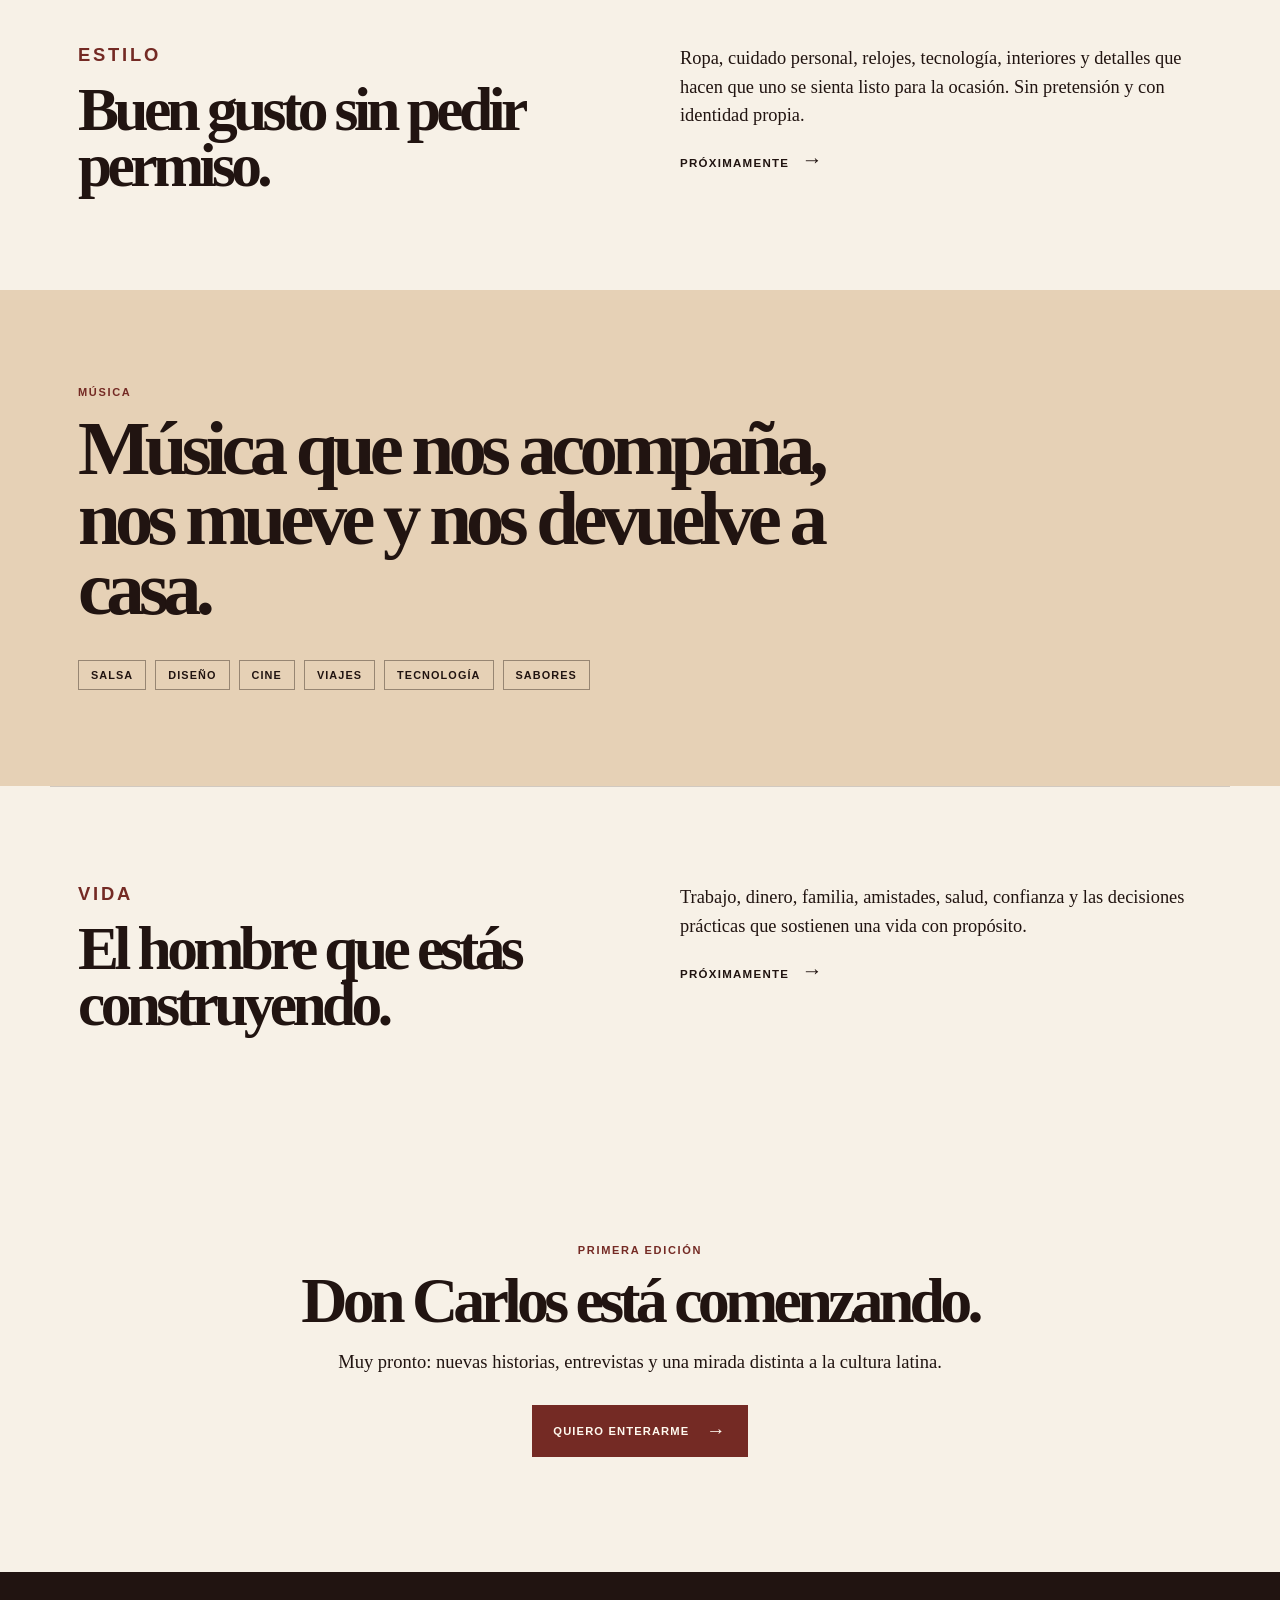
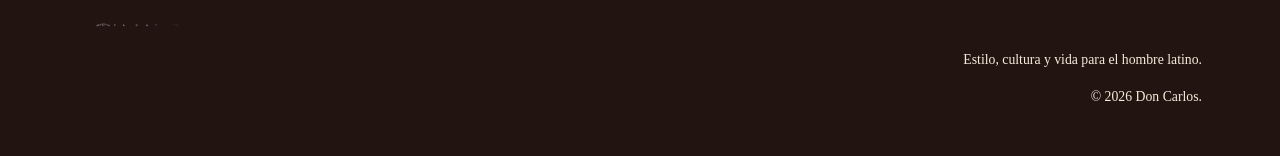
==== commit 4962de07: "Update homepage tagline and hero" ====
--- a/index.html
+++ b/index.html
@@ -6,15 +6,14 @@
   <meta name="description" content="Don Carlos: estilo, cultura y vida para el hombre latino. Historias, música, lugares e ideas desde una mirada panlatina.">
   <meta name="theme-color" content="#24140f">
   <link rel="canonical" href="https://doncarlos.co/">
-  <link rel="stylesheet" href="styles.css">
+  <link rel="stylesheet" href="styles.css?v=20260920b">
   <title>Don Carlos | Estilo, cultura y vida para el hombre latino</title>
 </head>
 <body>
-  <div class="topline">DON CARLOS · UNA CONVERSACIÓN LATINA</div>
+  <div class="topline">DON CARLOS · ESTILO · CULTURA · VIDA</div>
   <section class="opening" aria-labelledby="site-title">
     <div class="opening-glow" aria-hidden="true"></div>
     <div class="opening-inner">
-      <p class="opening-overline">Estilo · Cultura · Vida</p>
       <h1 id="site-title" class="opening-title">
         <span class="visually-hidden">Don Carlos</span>
         <img class="opening-logo" src="assets/images/doncarlos-hero-logo.png" alt="" width="1800" height="902" fetchpriority="high" decoding="async">
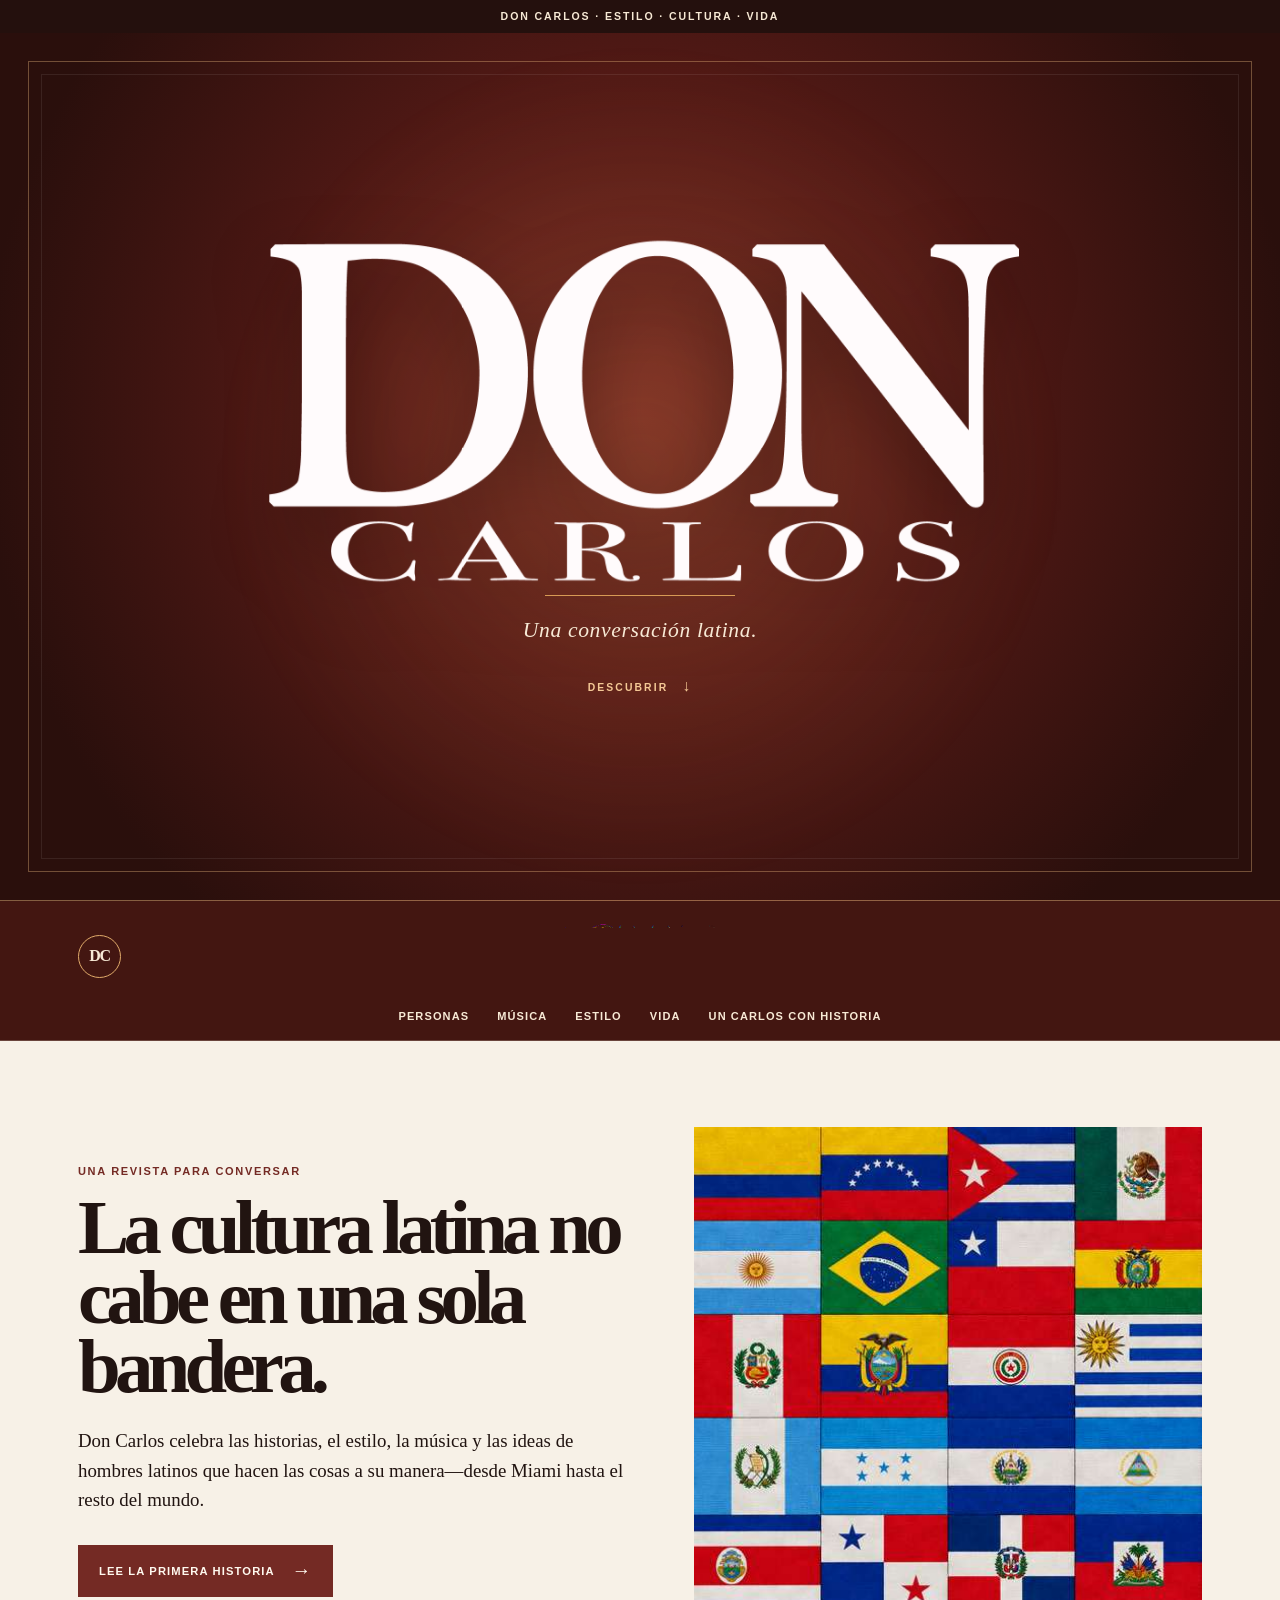
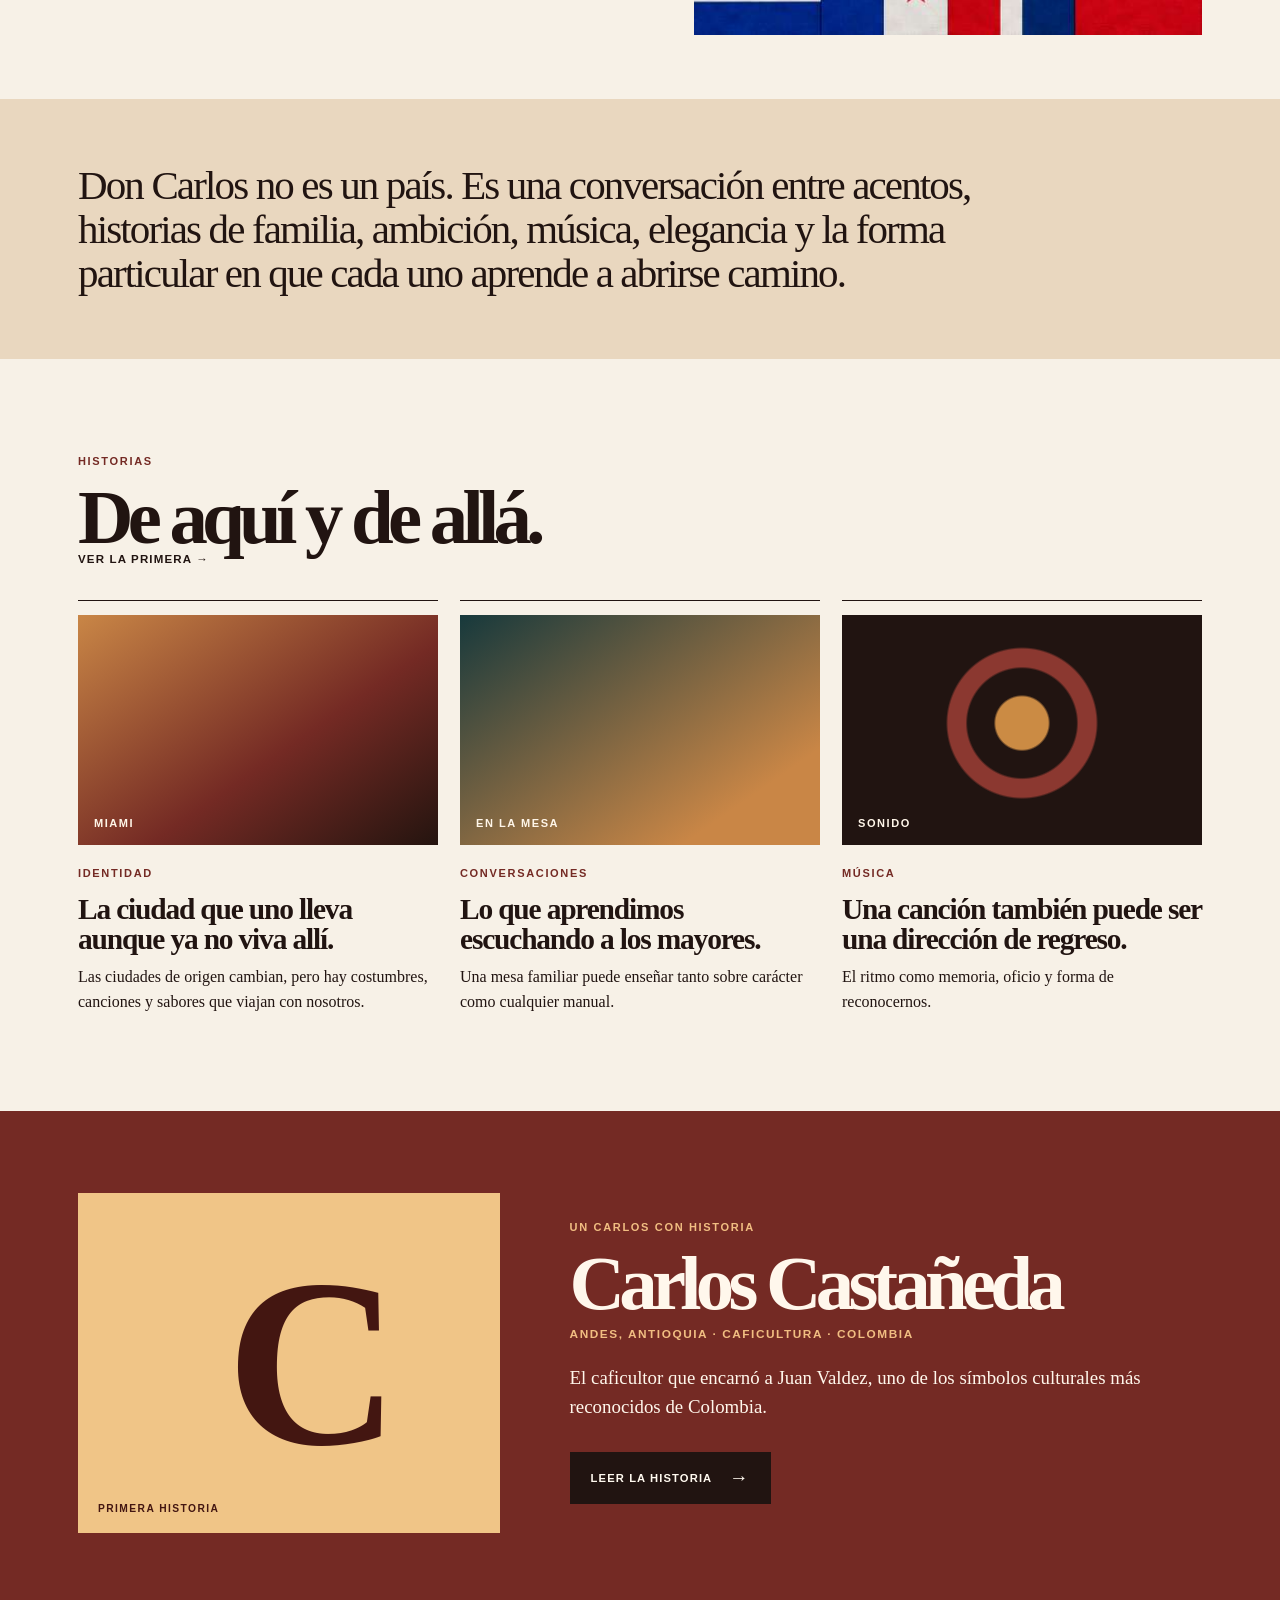
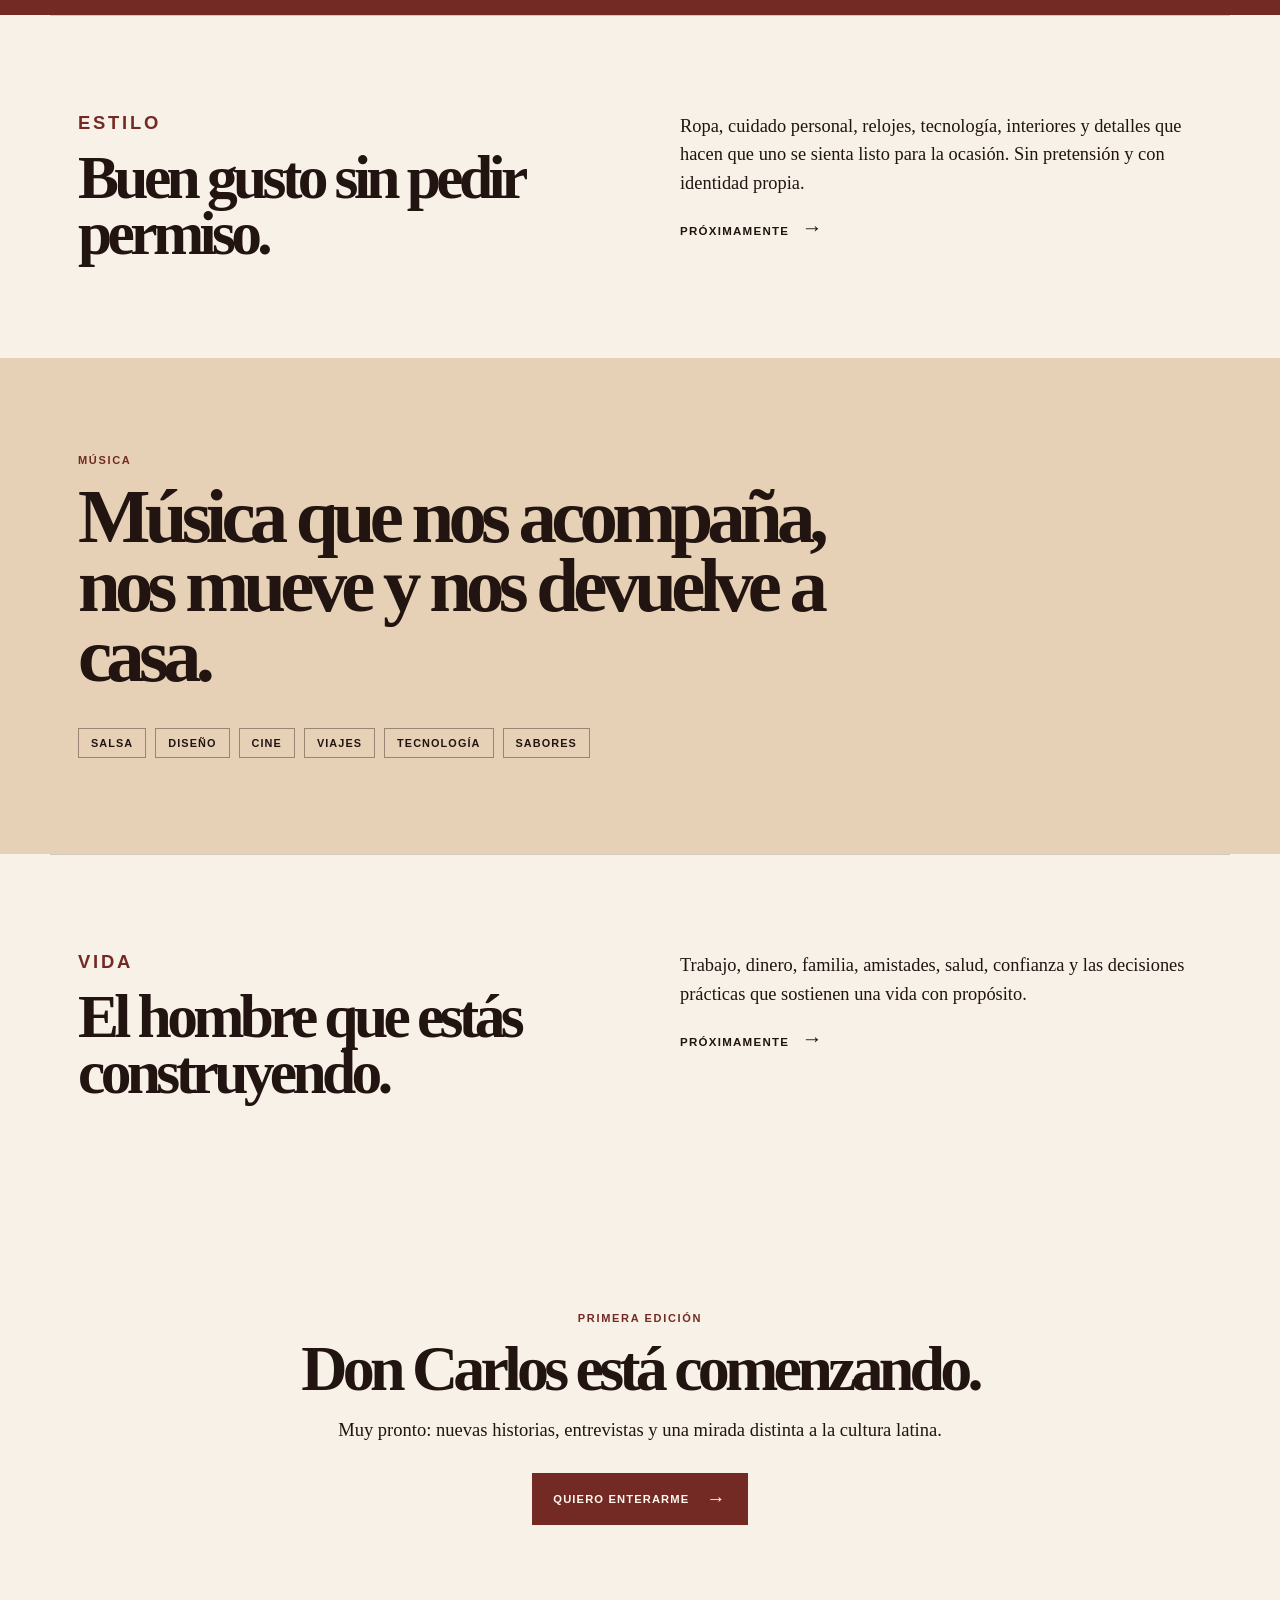
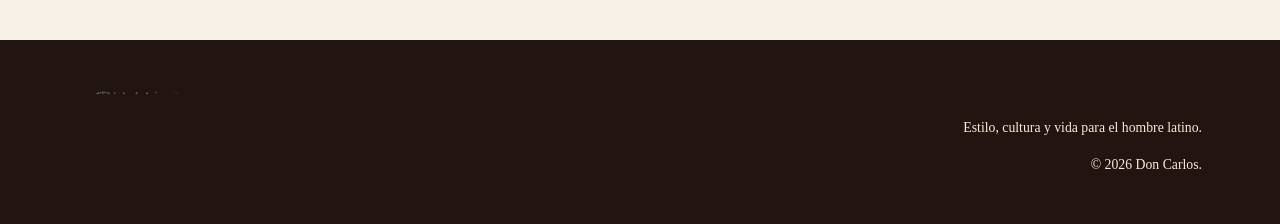
==== commit 1e4097b1: "Replace homepage hero art with Latin American flags mosaic" ====
--- a/index.html
+++ b/index.html
@@ -6,7 +6,7 @@
   <meta name="description" content="Don Carlos: estilo, cultura y vida para el hombre latino. Historias, música, lugares e ideas desde una mirada panlatina.">
   <meta name="theme-color" content="#24140f">
   <link rel="canonical" href="https://doncarlos.co/">
-  <link rel="stylesheet" href="styles.css?v=20260920b">
+  <link rel="stylesheet" href="styles.css?v=20261010a">
   <title>Don Carlos | Estilo, cultura y vida para el hombre latino</title>
 </head>
 <body>
@@ -44,9 +44,8 @@
         <p class="intro">Don Carlos celebra las historias, el estilo, la música y las ideas de hombres latinos que hacen las cosas a su manera—desde Miami hasta el resto del mundo.</p>
         <a class="button" href="historia/carlos-castaneda/">Lee la primera historia <span>→</span></a>
       </div>
-      <div class="hero-art" aria-hidden="true">
-        <span class="sun"></span><span class="arch arch-one"></span><span class="arch arch-two"></span>
-        <small>ESTILO · CULTURA · VIDA</small>
+      <div class="hero-art">
+        <img class="flags-mosaic" src="assets/images/latin-american-flags-mosaic.jpg" alt="Mosaico de banderas de América Latina, con Colombia al inicio" width="500" height="500" decoding="async" loading="eager">
       </div>
     </section>
 
--- a/styles.css
+++ b/styles.css
@@ -1,4 +1,4 @@
-:root{--ink:#211411;--wine:#742a24;--wine-dark:#431611;--paper:#f7f1e7;--sand:#e9d7bf;--gold:#cb8b44;--line:rgba(33,20,17,.18);--max:1180px}*{box-sizing:border-box}html{scroll-behavior:smooth}body{margin:0;background:var(--paper);color:var(--ink);font-family:Georgia,"Times New Roman",serif;line-height:1.55}.visually-hidden{position:absolute!important;width:1px;height:1px;padding:0;margin:-1px;overflow:hidden;clip:rect(0,0,0,0);white-space:nowrap;border:0}.topline{background:#24100d;color:#f7e9d5;text-align:center;font:700 .66rem/1.2 Arial,sans-serif;letter-spacing:.18em;padding:10px 16px}.opening{min-height:calc(100svh - 32px);display:grid;place-items:center;position:relative;overflow:hidden;padding:54px 28px 48px;background:radial-gradient(circle at 50% 44%,#7a2b24 0,#551a16 38%,#2a0f0c 82%);color:#fffaf4;border-bottom:1px solid rgba(241,190,130,.45)}.opening::before,.opening::after{content:"";position:absolute;inset:28px;border:1px solid rgba(241,190,130,.36);pointer-events:none}.opening::after{inset:41px;border-color:rgba(255,250,244,.08)}.opening-glow{position:absolute;width:min(72vw,880px);aspect-ratio:1;border-radius:50%;background:radial-gradient(circle,rgba(203,139,68,.17),rgba(203,139,68,0) 68%);filter:blur(2px)}.opening-inner{width:min(940px,100%);position:relative;z-index:1;text-align:center;display:flex;flex-direction:column;align-items:center}.opening-overline{margin:0;font:700 .67rem/1.2 Arial,sans-serif;letter-spacing:.32em;text-transform:uppercase;color:#efc08a;opacity:0;animation:openingFade .75s ease .75s forwards}.opening-title{width:100%;margin:-28px 0 -32px;line-height:1}.opening-logo{display:block;width:min(820px,88vw);height:auto;margin:auto;opacity:0;transform:translateY(24px) scale(.72);filter:drop-shadow(0 28px 35px rgba(0,0,0,.28));animation:logoPop 1.35s cubic-bezier(.16,.88,.22,1.18) .12s forwards}.opening-rule{width:min(190px,38vw);height:1px;background:#d79a55;transform:scaleX(0);animation:ruleGrow .65s ease 1.05s forwards}.opening-subtitle{margin:18px 0 0;font-size:clamp(1.05rem,1.7vw,1.35rem);font-style:italic;letter-spacing:.03em;color:#f7e9d5;opacity:0;transform:translateY(8px);animation:openingFade .7s ease 1.22s forwards}.opening-scroll{margin-top:31px;color:#f4c895;text-decoration:none;font:700 .65rem/1 Arial,sans-serif;letter-spacing:.2em;text-transform:uppercase;opacity:0;animation:openingFade .7s ease 1.45s forwards}.opening-scroll span{display:inline-block;margin-left:9px;font-size:1rem;animation:scrollCue 1.4s ease-in-out 2.1s infinite}.opening-scroll:hover{color:#fffaf4}.masthead{width:100%;margin:auto;min-height:112px;padding:18px max(28px,calc((100vw - var(--max))/2 + 28px));display:grid;grid-template-columns:1fr auto 1fr;align-items:center;border-bottom:1px solid rgba(247,233,213,.22);position:relative;background:var(--wine-dark);color:#f7e9d5}.monogram{justify-self:start;width:43px;height:43px;display:grid;place-items:center;border:1px solid #e0aa6a;border-radius:50%;color:#f7e9d5;font-weight:700;text-decoration:none;letter-spacing:-.08em}.wordmark{font-size:clamp(2.2rem,5vw,4.5rem);font-weight:700;letter-spacing:-.095em;line-height:.8;text-decoration:none;color:#f7e9d5}.wordmark span{display:block;font:700 .53em/1 Arial,sans-serif;letter-spacing:.22em;margin:0 0 6px .2em}.menu-button{display:none;background:transparent;border:0;font:700 .7rem Arial,sans-serif;letter-spacing:.13em;color:#f7e9d5}.nav{grid-column:1/-1;justify-self:center;display:flex;gap:28px;padding-top:16px;font:700 .69rem Arial,sans-serif;letter-spacing:.1em;text-transform:uppercase}.nav a{color:#f7e9d5;text-decoration:none}.nav a:hover{color:#efc08a}.section-heading a,.text-link{color:var(--ink);text-decoration:none}.section-heading a:hover,.text-link:hover{color:var(--wine)}main{overflow:hidden}.hero{max-width:var(--max);margin:auto;min-height:590px;padding:86px 28px 64px;display:grid;grid-template-columns:1.05fr .95fr;align-items:center;gap:55px}.kicker,.eyebrow{font:700 .69rem Arial,sans-serif;letter-spacing:.15em;text-transform:uppercase;color:var(--wine);margin:0 0 16px}.hero h1,.section h2,.carlos-month h2,.newsletter h2{font-size:clamp(3.3rem,6vw,6.4rem);line-height:.91;letter-spacing:-.075em;margin:0 0 24px}.intro{font-size:1.18rem;max-width:610px;margin:0 0 31px}.button{display:inline-flex;align-items:center;gap:17px;background:var(--wine);color:#fff9ef;text-decoration:none;padding:15px 21px;font:700 .7rem Arial,sans-serif;letter-spacing:.1em;text-transform:uppercase}.button span{font-size:1.2rem}.button:hover{background:var(--wine-dark)}.hero-art{height:430px;position:relative;background:var(--wine-dark);overflow:hidden}.hero-art small{position:absolute;bottom:24px;left:26px;color:#f8e7d0;font:700 .62rem Arial,sans-serif;letter-spacing:.17em}.sun{position:absolute;width:180px;height:180px;border-radius:50%;background:var(--gold);top:53px;right:62px}.arch{position:absolute;border:2px solid #f7e8d2;border-bottom:0;width:215px;height:360px;border-radius:220px 220px 0 0;bottom:-1px}.arch-one{left:47px}.arch-two{left:168px;border-color:rgba(247,232,210,.5)}.manifesto{background:var(--sand);padding:64px max(28px,calc((100vw - var(--max))/2 + 28px));font-size:clamp(1.6rem,3.2vw,3rem);line-height:1.08;letter-spacing:-.045em}.manifesto p{max-width:920px;margin:0}.section{max-width:var(--max);margin:auto;padding:96px 28px}.section-heading{display:grid;grid-template-columns:1fr auto;align-items:end;margin-bottom:35px}.section-heading h2{grid-column:1/-1;margin:0}.section-heading a{font:700 .72rem Arial,sans-serif;letter-spacing:.1em;text-transform:uppercase}.story-grid{display:grid;grid-template-columns:repeat(3,1fr);gap:22px}.feature-card{border-top:1px solid var(--ink);padding-top:14px}.feature-card h3{font-size:clamp(1.5rem,2.3vw,2.2rem);line-height:1;letter-spacing:-.04em;margin:11px 0}.feature-card p:last-child{font-size:1rem;margin:0}.card-art{height:230px;margin:0 0 22px;display:grid;place-items:end start;padding:16px;color:#fff6e9;font:700 .69rem Arial,sans-serif;letter-spacing:.14em}.city{background:linear-gradient(145deg,#c98646,#742a24 58%,#24140f)}.table{background:linear-gradient(145deg,#17393c,#c98646 80%)}.record{background:radial-gradient(circle at 50% 47%,#cb8b44 0 12%,#211411 13% 25%,#8b3830 26% 34%,#211411 35% 100%)}.carlos-month{background:var(--wine);color:#fff7ec;padding:82px max(28px,calc((100vw - var(--max))/2 + 28px));display:grid;grid-template-columns:.8fr 1.2fr;gap:70px;align-items:center}.carlos-month .kicker{color:#f1be82}.carlos-month h2{margin-bottom:8px}.role{font:700 .74rem Arial,sans-serif;letter-spacing:.13em;text-transform:uppercase;color:#f1be82;margin:0 0 22px}.portrait-placeholder{height:340px;background:#f0c587;color:var(--wine-dark);display:grid;place-items:center;position:relative;font-size:15rem;line-height:1;font-weight:bold;letter-spacing:-.2em}.portrait-placeholder small{position:absolute;bottom:19px;left:20px;font:700 .64rem Arial,sans-serif;letter-spacing:.14em}.dark{background:var(--ink)}.dark:hover{background:#000}.split{display:grid;grid-template-columns:1fr 1fr;gap:80px;border-top:1px solid var(--line)}.split h2{font-size:clamp(2.8rem,4.8vw,4.8rem);margin:0}.split p{font-size:1.15rem;margin-top:0}.text-link{font:700 .72rem Arial,sans-serif;letter-spacing:.11em;text-transform:uppercase}.text-link span{font-size:1.3rem;margin-left:8px}.culture{background:#e6d1b6;max-width:none;padding-left:max(28px,calc((100vw - var(--max))/2 + 28px));padding-right:max(28px,calc((100vw - var(--max))/2 + 28px))}.culture h2{max-width:850px;margin:0 0 37px}.pill-row{display:flex;flex-wrap:wrap;gap:9px}.pill-row span{border:1px solid rgba(33,20,17,.4);padding:8px 12px;font:700 .68rem Arial,sans-serif;letter-spacing:.1em;text-transform:uppercase}.newsletter{max-width:var(--max);margin:auto;padding:115px 28px;text-align:center}.newsletter h2{font-size:clamp(3rem,5vw,5.2rem);margin:0 0 18px}.newsletter p:not(.kicker){font-size:1.16rem;max-width:610px;margin:0 auto 28px}footer{background:var(--ink);color:#f8ebda;padding:48px max(28px,calc((100vw - var(--max))/2 + 28px));display:grid;grid-template-columns:1fr auto;gap:16px;align-items:end}footer .wordmark{color:#f8ebda;font-size:2rem}footer p{margin:0;font-size:.86rem;grid-column:2;text-align:right}@keyframes logoPop{0%{opacity:0;transform:translateY(24px) scale(.72);filter:blur(8px) drop-shadow(0 28px 35px rgba(0,0,0,.28))}68%{opacity:1;transform:translateY(0) scale(1.045);filter:blur(0) drop-shadow(0 28px 35px rgba(0,0,0,.28))}100%{opacity:1;transform:translateY(0) scale(1);filter:blur(0) drop-shadow(0 28px 35px rgba(0,0,0,.28))}}@keyframes openingFade{to{opacity:1;transform:translateY(0)}}@keyframes ruleGrow{to{transform:scaleX(1)}}@keyframes scrollCue{0%,100%{transform:translateY(0)}50%{transform:translateY(5px)}}@media(max-width:760px){.opening{min-height:calc(100svh - 29px);padding:44px 18px 38px}.opening::before{inset:14px}.opening::after{inset:22px}.opening-overline{font-size:.58rem;letter-spacing:.25em}.opening-title{margin:-5px 0 -8px}.opening-logo{width:94vw}.opening-subtitle{margin-top:15px}.opening-scroll{margin-top:25px}.masthead{min-height:78px;padding:13px 20px;grid-template-columns:1fr auto}.monogram{display:none}.wordmark{justify-self:start;font-size:2.25rem}.menu-button{display:block}.nav{display:none;position:absolute;z-index:5;left:0;right:0;top:100%;padding:18px 20px;background:var(--wine-dark);border-bottom:1px solid rgba(247,233,213,.22);flex-direction:column;gap:16px;align-items:flex-start}.nav.open{display:flex}.hero{min-height:0;grid-template-columns:1fr;padding:60px 20px 0;gap:38px}.hero-art{height:310px;margin:0 -20px}.hero h1{font-size:3.55rem}.manifesto{padding:47px 20px;font-size:1.85rem}.section{padding:68px 20px}.story-grid,.split,.carlos-month{grid-template-columns:1fr}.story-grid{gap:44px}.carlos-month{padding:55px 20px;gap:35px}.portrait-placeholder{height:260px}.section-heading{display:block}.section-heading a{display:inline-block;margin-top:18px}.split{gap:27px}.culture{padding-left:20px;padding-right:20px}footer{padding:38px 20px;display:block}footer p{text-align:left;margin-top:13px}.topline{font-size:.56rem}.card-art{height:205px}}@media(prefers-reduced-motion:reduce){html{scroll-behavior:auto}.opening-logo,.opening-overline,.opening-subtitle,.opening-scroll,.opening-rule{animation:none;opacity:1;transform:none}.opening-scroll span{animation:none}}
+:root{--ink:#211411;--wine:#742a24;--wine-dark:#431611;--paper:#f7f1e7;--sand:#e9d7bf;--gold:#cb8b44;--line:rgba(33,20,17,.18);--max:1180px}*{box-sizing:border-box}html{scroll-behavior:smooth}body{margin:0;background:var(--paper);color:var(--ink);font-family:Georgia,"Times New Roman",serif;line-height:1.55}.visually-hidden{position:absolute!important;width:1px;height:1px;padding:0;margin:-1px;overflow:hidden;clip:rect(0,0,0,0);white-space:nowrap;border:0}.topline{background:#24100d;color:#f7e9d5;text-align:center;font:700 .66rem/1.2 Arial,sans-serif;letter-spacing:.18em;padding:10px 16px}.opening{min-height:calc(100svh - 32px);display:grid;place-items:center;position:relative;overflow:hidden;padding:54px 28px 48px;background:radial-gradient(circle at 50% 44%,#7a2b24 0,#551a16 38%,#2a0f0c 82%);color:#fffaf4;border-bottom:1px solid rgba(241,190,130,.45)}.opening::before,.opening::after{content:"";position:absolute;inset:28px;border:1px solid rgba(241,190,130,.36);pointer-events:none}.opening::after{inset:41px;border-color:rgba(255,250,244,.08)}.opening-glow{position:absolute;width:min(72vw,880px);aspect-ratio:1;border-radius:50%;background:radial-gradient(circle,rgba(203,139,68,.17),rgba(203,139,68,0) 68%);filter:blur(2px)}.opening-inner{width:min(940px,100%);position:relative;z-index:1;text-align:center;display:flex;flex-direction:column;align-items:center}.opening-overline{margin:0;font:700 .67rem/1.2 Arial,sans-serif;letter-spacing:.32em;text-transform:uppercase;color:#efc08a;opacity:0;animation:openingFade .75s ease .75s forwards}.opening-title{width:100%;margin:-28px 0 -32px;line-height:1}.opening-logo{display:block;width:min(820px,88vw);height:auto;margin:auto;opacity:0;transform:translateY(24px) scale(.72);filter:drop-shadow(0 28px 35px rgba(0,0,0,.28));animation:logoPop 1.35s cubic-bezier(.16,.88,.22,1.18) .12s forwards}.opening-rule{width:min(190px,38vw);height:1px;background:#d79a55;transform:scaleX(0);animation:ruleGrow .65s ease 1.05s forwards}.opening-subtitle{margin:18px 0 0;font-size:clamp(1.05rem,1.7vw,1.35rem);font-style:italic;letter-spacing:.03em;color:#f7e9d5;opacity:0;transform:translateY(8px);animation:openingFade .7s ease 1.22s forwards}.opening-scroll{margin-top:31px;color:#f4c895;text-decoration:none;font:700 .65rem/1 Arial,sans-serif;letter-spacing:.2em;text-transform:uppercase;opacity:0;animation:openingFade .7s ease 1.45s forwards}.opening-scroll span{display:inline-block;margin-left:9px;font-size:1rem;animation:scrollCue 1.4s ease-in-out 2.1s infinite}.opening-scroll:hover{color:#fffaf4}.masthead{width:100%;margin:auto;min-height:112px;padding:18px max(28px,calc((100vw - var(--max))/2 + 28px));display:grid;grid-template-columns:1fr auto 1fr;align-items:center;border-bottom:1px solid rgba(247,233,213,.22);position:relative;background:var(--wine-dark);color:#f7e9d5}.monogram{justify-self:start;width:43px;height:43px;display:grid;place-items:center;border:1px solid #e0aa6a;border-radius:50%;color:#f7e9d5;font-weight:700;text-decoration:none;letter-spacing:-.08em}.wordmark{font-size:clamp(2.2rem,5vw,4.5rem);font-weight:700;letter-spacing:-.095em;line-height:.8;text-decoration:none;color:#f7e9d5}.wordmark span{display:block;font:700 .53em/1 Arial,sans-serif;letter-spacing:.22em;margin:0 0 6px .2em}.menu-button{display:none;background:transparent;border:0;font:700 .7rem Arial,sans-serif;letter-spacing:.13em;color:#f7e9d5}.nav{grid-column:1/-1;justify-self:center;display:flex;gap:28px;padding-top:16px;font:700 .69rem Arial,sans-serif;letter-spacing:.1em;text-transform:uppercase}.nav a{color:#f7e9d5;text-decoration:none}.nav a:hover{color:#efc08a}.section-heading a,.text-link{color:var(--ink);text-decoration:none}.section-heading a:hover,.text-link:hover{color:var(--wine)}main{overflow:hidden}.hero{max-width:var(--max);margin:auto;min-height:590px;padding:86px 28px 64px;display:grid;grid-template-columns:1.05fr .95fr;align-items:center;gap:55px}.kicker,.eyebrow{font:700 .69rem Arial,sans-serif;letter-spacing:.15em;text-transform:uppercase;color:var(--wine);margin:0 0 16px}.hero h1,.section h2,.carlos-month h2,.newsletter h2{font-size:clamp(3.3rem,6vw,6.4rem);line-height:.91;letter-spacing:-.075em;margin:0 0 24px}.intro{font-size:1.18rem;max-width:610px;margin:0 0 31px}.button{display:inline-flex;align-items:center;gap:17px;background:var(--wine);color:#fff9ef;text-decoration:none;padding:15px 21px;font:700 .7rem Arial,sans-serif;letter-spacing:.1em;text-transform:uppercase}.button span{font-size:1.2rem}.button:hover{background:var(--wine-dark)}.hero-art{aspect-ratio:1;height:auto;position:relative;overflow:hidden}.hero-art .flags-mosaic{display:block;width:100%;height:100%;object-fit:cover}.sun{position:absolute;width:180px;height:180px;border-radius:50%;background:var(--gold);top:53px;right:62px}.arch{position:absolute;border:2px solid #f7e8d2;border-bottom:0;width:215px;height:360px;border-radius:220px 220px 0 0;bottom:-1px}.arch-one{left:47px}.arch-two{left:168px;border-color:rgba(247,232,210,.5)}.manifesto{background:var(--sand);padding:64px max(28px,calc((100vw - var(--max))/2 + 28px));font-size:clamp(1.6rem,3.2vw,3rem);line-height:1.08;letter-spacing:-.045em}.manifesto p{max-width:920px;margin:0}.section{max-width:var(--max);margin:auto;padding:96px 28px}.section-heading{display:grid;grid-template-columns:1fr auto;align-items:end;margin-bottom:35px}.section-heading h2{grid-column:1/-1;margin:0}.section-heading a{font:700 .72rem Arial,sans-serif;letter-spacing:.1em;text-transform:uppercase}.story-grid{display:grid;grid-template-columns:repeat(3,1fr);gap:22px}.feature-card{border-top:1px solid var(--ink);padding-top:14px}.feature-card h3{font-size:clamp(1.5rem,2.3vw,2.2rem);line-height:1;letter-spacing:-.04em;margin:11px 0}.feature-card p:last-child{font-size:1rem;margin:0}.card-art{height:230px;margin:0 0 22px;display:grid;place-items:end start;padding:16px;color:#fff6e9;font:700 .69rem Arial,sans-serif;letter-spacing:.14em}.city{background:linear-gradient(145deg,#c98646,#742a24 58%,#24140f)}.table{background:linear-gradient(145deg,#17393c,#c98646 80%)}.record{background:radial-gradient(circle at 50% 47%,#cb8b44 0 12%,#211411 13% 25%,#8b3830 26% 34%,#211411 35% 100%)}.carlos-month{background:var(--wine);color:#fff7ec;padding:82px max(28px,calc((100vw - var(--max))/2 + 28px));display:grid;grid-template-columns:.8fr 1.2fr;gap:70px;align-items:center}.carlos-month .kicker{color:#f1be82}.carlos-month h2{margin-bottom:8px}.role{font:700 .74rem Arial,sans-serif;letter-spacing:.13em;text-transform:uppercase;color:#f1be82;margin:0 0 22px}.portrait-placeholder{height:340px;background:#f0c587;color:var(--wine-dark);display:grid;place-items:center;position:relative;font-size:15rem;line-height:1;font-weight:bold;letter-spacing:-.2em}.portrait-placeholder small{position:absolute;bottom:19px;left:20px;font:700 .64rem Arial,sans-serif;letter-spacing:.14em}.dark{background:var(--ink)}.dark:hover{background:#000}.split{display:grid;grid-template-columns:1fr 1fr;gap:80px;border-top:1px solid var(--line)}.split h2{font-size:clamp(2.8rem,4.8vw,4.8rem);margin:0}.split p{font-size:1.15rem;margin-top:0}.text-link{font:700 .72rem Arial,sans-serif;letter-spacing:.11em;text-transform:uppercase}.text-link span{font-size:1.3rem;margin-left:8px}.culture{background:#e6d1b6;max-width:none;padding-left:max(28px,calc((100vw - var(--max))/2 + 28px));padding-right:max(28px,calc((100vw - var(--max))/2 + 28px))}.culture h2{max-width:850px;margin:0 0 37px}.pill-row{display:flex;flex-wrap:wrap;gap:9px}.pill-row span{border:1px solid rgba(33,20,17,.4);padding:8px 12px;font:700 .68rem Arial,sans-serif;letter-spacing:.1em;text-transform:uppercase}.newsletter{max-width:var(--max);margin:auto;padding:115px 28px;text-align:center}.newsletter h2{font-size:clamp(3rem,5vw,5.2rem);margin:0 0 18px}.newsletter p:not(.kicker){font-size:1.16rem;max-width:610px;margin:0 auto 28px}footer{background:var(--ink);color:#f8ebda;padding:48px max(28px,calc((100vw - var(--max))/2 + 28px));display:grid;grid-template-columns:1fr auto;gap:16px;align-items:end}footer .wordmark{color:#f8ebda;font-size:2rem}footer p{margin:0;font-size:.86rem;grid-column:2;text-align:right}@keyframes logoPop{0%{opacity:0;transform:translateY(24px) scale(.72);filter:blur(8px) drop-shadow(0 28px 35px rgba(0,0,0,.28))}68%{opacity:1;transform:translateY(0) scale(1.045);filter:blur(0) drop-shadow(0 28px 35px rgba(0,0,0,.28))}100%{opacity:1;transform:translateY(0) scale(1);filter:blur(0) drop-shadow(0 28px 35px rgba(0,0,0,.28))}}@keyframes openingFade{to{opacity:1;transform:translateY(0)}}@keyframes ruleGrow{to{transform:scaleX(1)}}@keyframes scrollCue{0%,100%{transform:translateY(0)}50%{transform:translateY(5px)}}@media(max-width:760px){.opening{min-height:calc(100svh - 29px);padding:44px 18px 38px}.opening::before{inset:14px}.opening::after{inset:22px}.opening-overline{font-size:.58rem;letter-spacing:.25em}.opening-title{margin:-5px 0 -8px}.opening-logo{width:94vw}.opening-subtitle{margin-top:15px}.opening-scroll{margin-top:25px}.masthead{min-height:78px;padding:13px 20px;grid-template-columns:1fr auto}.monogram{display:none}.wordmark{justify-self:start;font-size:2.25rem}.menu-button{display:block}.nav{display:none;position:absolute;z-index:5;left:0;right:0;top:100%;padding:18px 20px;background:var(--wine-dark);border-bottom:1px solid rgba(247,233,213,.22);flex-direction:column;gap:16px;align-items:flex-start}.nav.open{display:flex}.hero{min-height:0;grid-template-columns:1fr;padding:60px 20px 0;gap:38px}.hero-art{aspect-ratio:1;height:auto;margin:0 -20px}.hero h1{font-size:3.55rem}.manifesto{padding:47px 20px;font-size:1.85rem}.section{padding:68px 20px}.story-grid,.split,.carlos-month{grid-template-columns:1fr}.story-grid{gap:44px}.carlos-month{padding:55px 20px;gap:35px}.portrait-placeholder{height:260px}.section-heading{display:block}.section-heading a{display:inline-block;margin-top:18px}.split{gap:27px}.culture{padding-left:20px;padding-right:20px}footer{padding:38px 20px;display:block}footer p{text-align:left;margin-top:13px}.topline{font-size:.56rem}.card-art{height:205px}}@media(prefers-reduced-motion:reduce){html{scroll-behavior:auto}.opening-logo,.opening-overline,.opening-subtitle,.opening-scroll,.opening-rule{animation:none;opacity:1;transform:none}.opening-scroll span{animation:none}}
 /* Article pages */
 .article-hero{background:var(--wine-dark);color:#fff6e8;min-height:620px;padding:72px max(28px,calc((100vw - var(--max))/2 + 28px));display:grid;grid-template-columns:1.3fr .7fr;gap:44px;align-items:end}.article-hero-copy{max-width:790px}.back-link{display:inline-block;color:#f8e7d0;text-decoration:none;font:700 .7rem Arial,sans-serif;letter-spacing:.1em;text-transform:uppercase;margin-bottom:78px}.back-link:hover{color:var(--gold)}.kicker.light{color:#f1be82}.article-hero h1{font-size:clamp(3.5rem,7vw,7.1rem);letter-spacing:-.08em;line-height:.86;margin:0 0 26px}.article-dek{font-size:clamp(1.15rem,2vw,1.45rem);line-height:1.38;max-width:630px;margin:0 0 28px}.article-meta{color:#f1be82;font:700 .68rem Arial,sans-serif;letter-spacing:.13em;margin:0}.article-mark{border:1px solid rgba(247,232,210,.55);min-height:330px;display:grid;place-items:center;position:relative;color:#f1be82;font-size:14rem;font-weight:700;line-height:1}.article-mark small{position:absolute;bottom:18px;left:18px;color:#fff6e8;font:700 .61rem Arial,sans-serif;letter-spacing:.14em}.article-layout{max-width:var(--max);margin:auto;padding:90px 28px 100px;display:grid;grid-template-columns:220px minmax(0,760px);justify-content:center;gap:70px}.article-aside{padding-top:12px;border-top:1px solid var(--ink);font-size:1.04rem;line-height:1.3}.article-aside p{margin:0}.article-body{font-size:1.16rem}.article-body .lead{font-size:clamp(1.35rem,2.4vw,1.8rem);line-height:1.32;letter-spacing:-.02em;margin-top:0}.article-body h2{font-size:clamp(2.1rem,4vw,3.15rem);line-height:.95;letter-spacing:-.06em;margin:62px 0 18px}.article-body p{margin:0 0 23px}.article-body blockquote{border-left:4px solid var(--gold);font-size:clamp(1.45rem,2.5vw,2rem);line-height:1.18;letter-spacing:-.035em;margin:50px 0;padding:4px 0 4px 28px}.article-note{margin:55px 0 34px;padding:26px 28px;background:var(--sand);font-size:.98rem}.article-note .kicker,.sources .kicker{margin-bottom:9px}.article-note p:last-child{margin:0}.sources{border-top:1px solid var(--line);padding-top:24px;font-size:.93rem}.sources ul{padding-left:19px;margin:0}.sources li{margin:8px 0}.sources a{color:var(--wine);text-underline-offset:3px}.next-story{background:#e6d1b6;text-align:center;padding:100px 28px}.next-story h2{font-size:clamp(3rem,5.4vw,5.4rem);line-height:.9;letter-spacing:-.075em;margin:0 0 18px}.next-story p:not(.kicker){font-size:1.15rem;max-width:580px;margin:0 auto 28px}@media(max-width:760px){.article-hero{min-height:0;padding:42px 20px 20px;grid-template-columns:1fr;gap:34px}.back-link{margin-bottom:58px}.article-hero h1{font-size:3.7rem}.article-mark{min-height:230px;font-size:10rem}.article-layout{padding:58px 20px 68px;grid-template-columns:1fr;gap:32px}.article-aside{max-width:420px}.article-body{font-size:1.08rem}.article-body h2{margin-top:48px}.article-body blockquote{padding-left:18px}.next-story{padding:70px 20px}}
 
